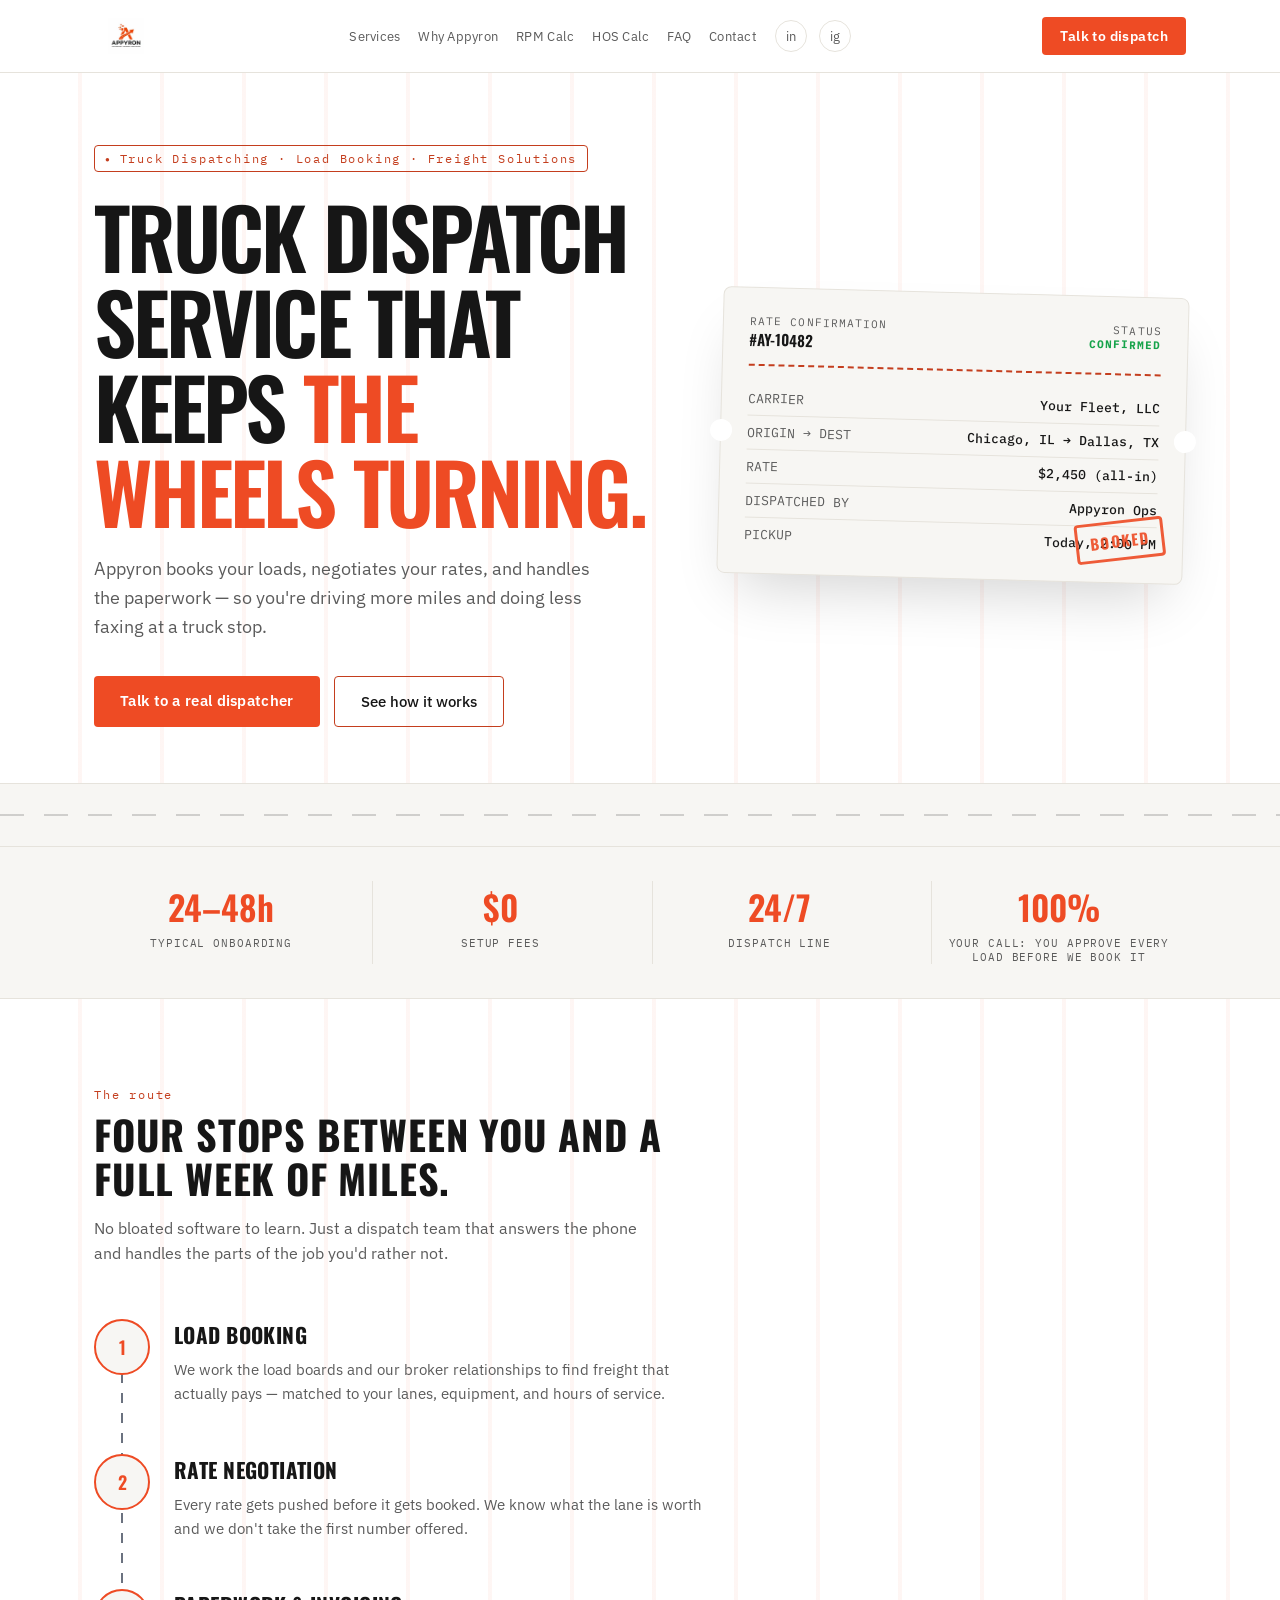
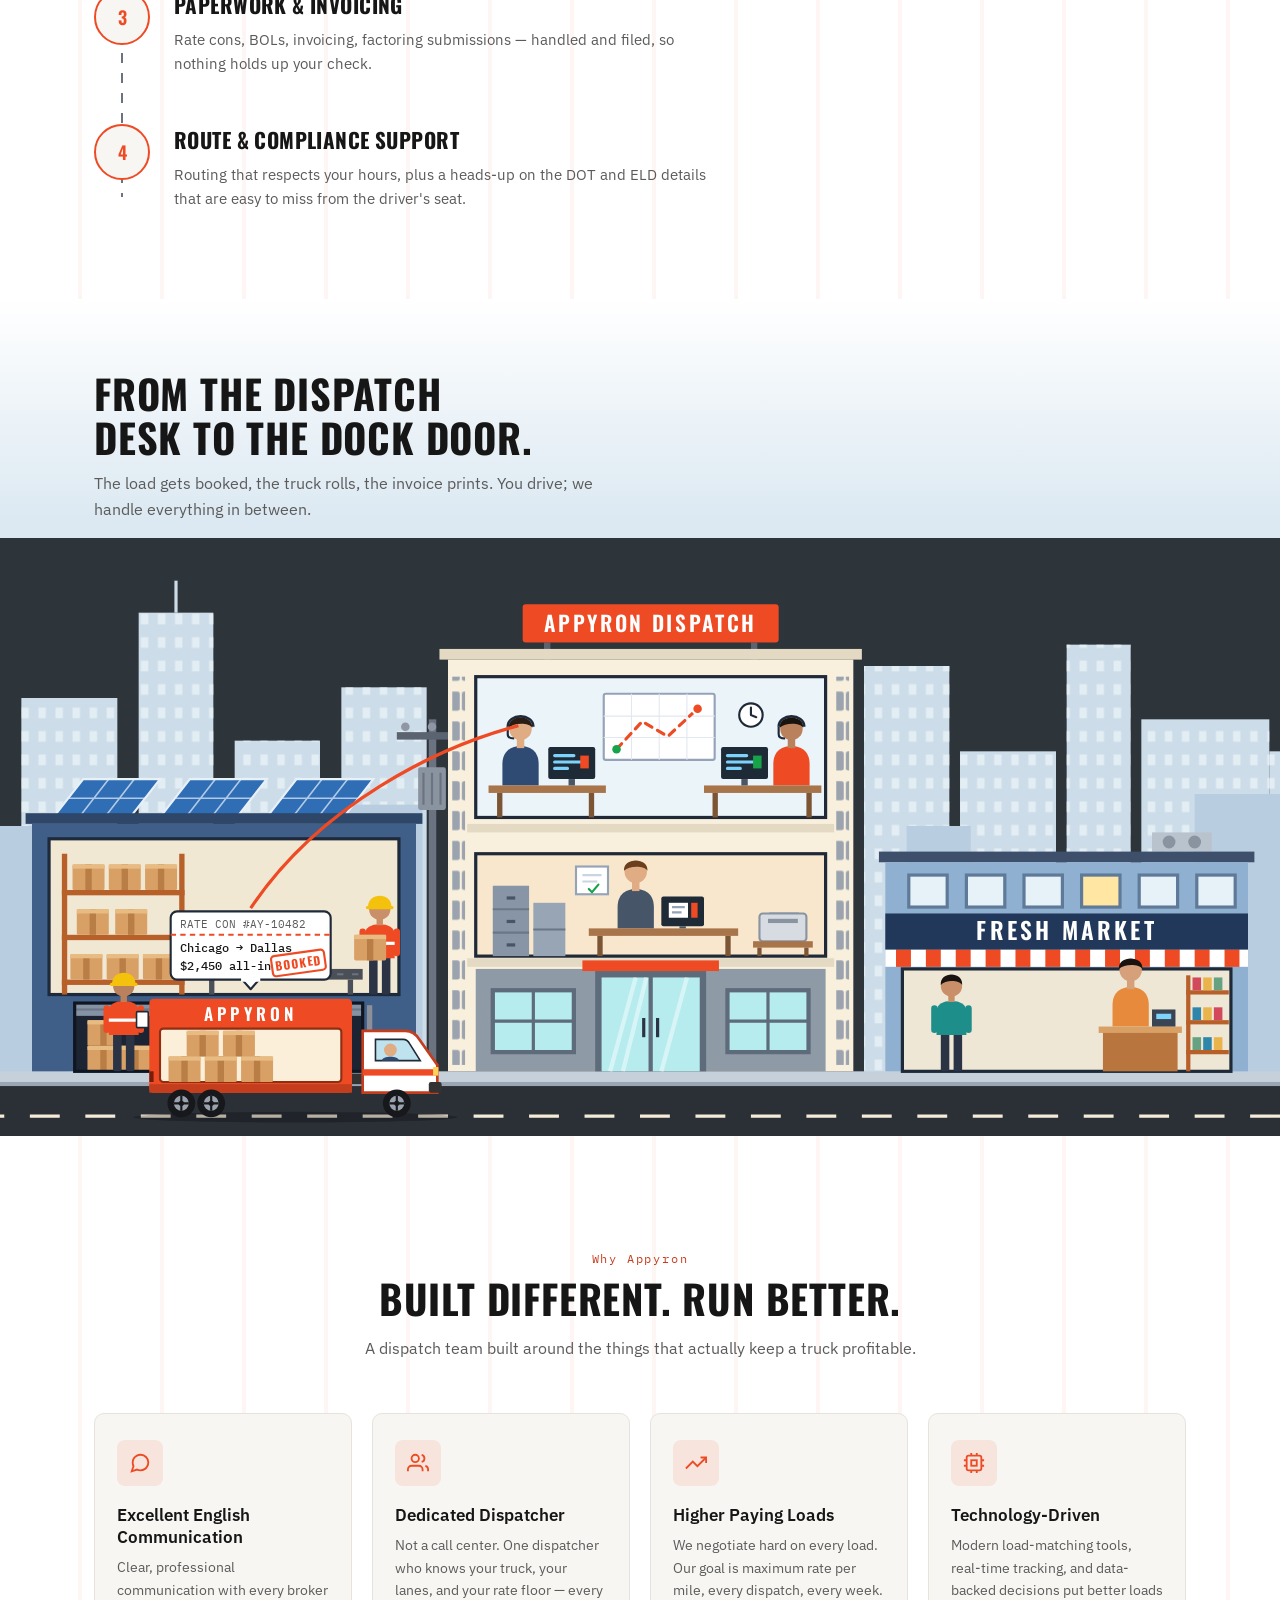
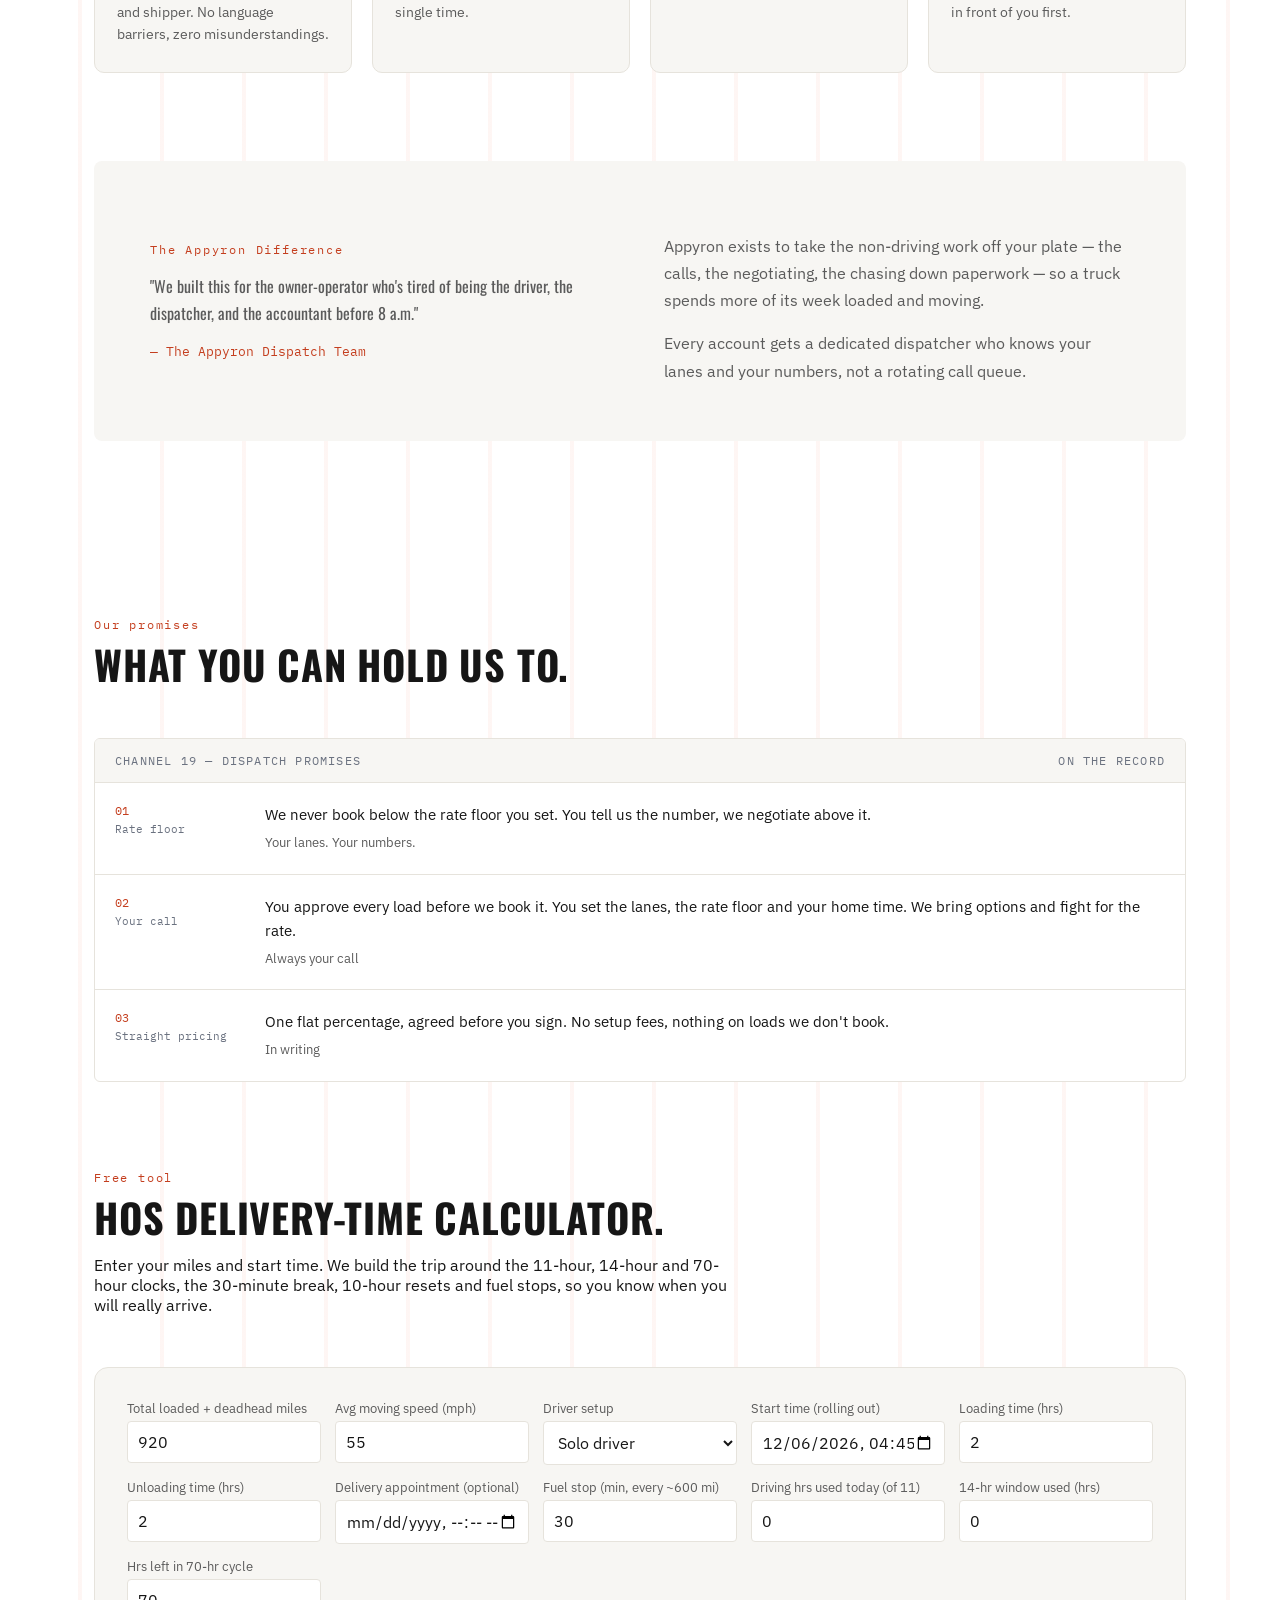
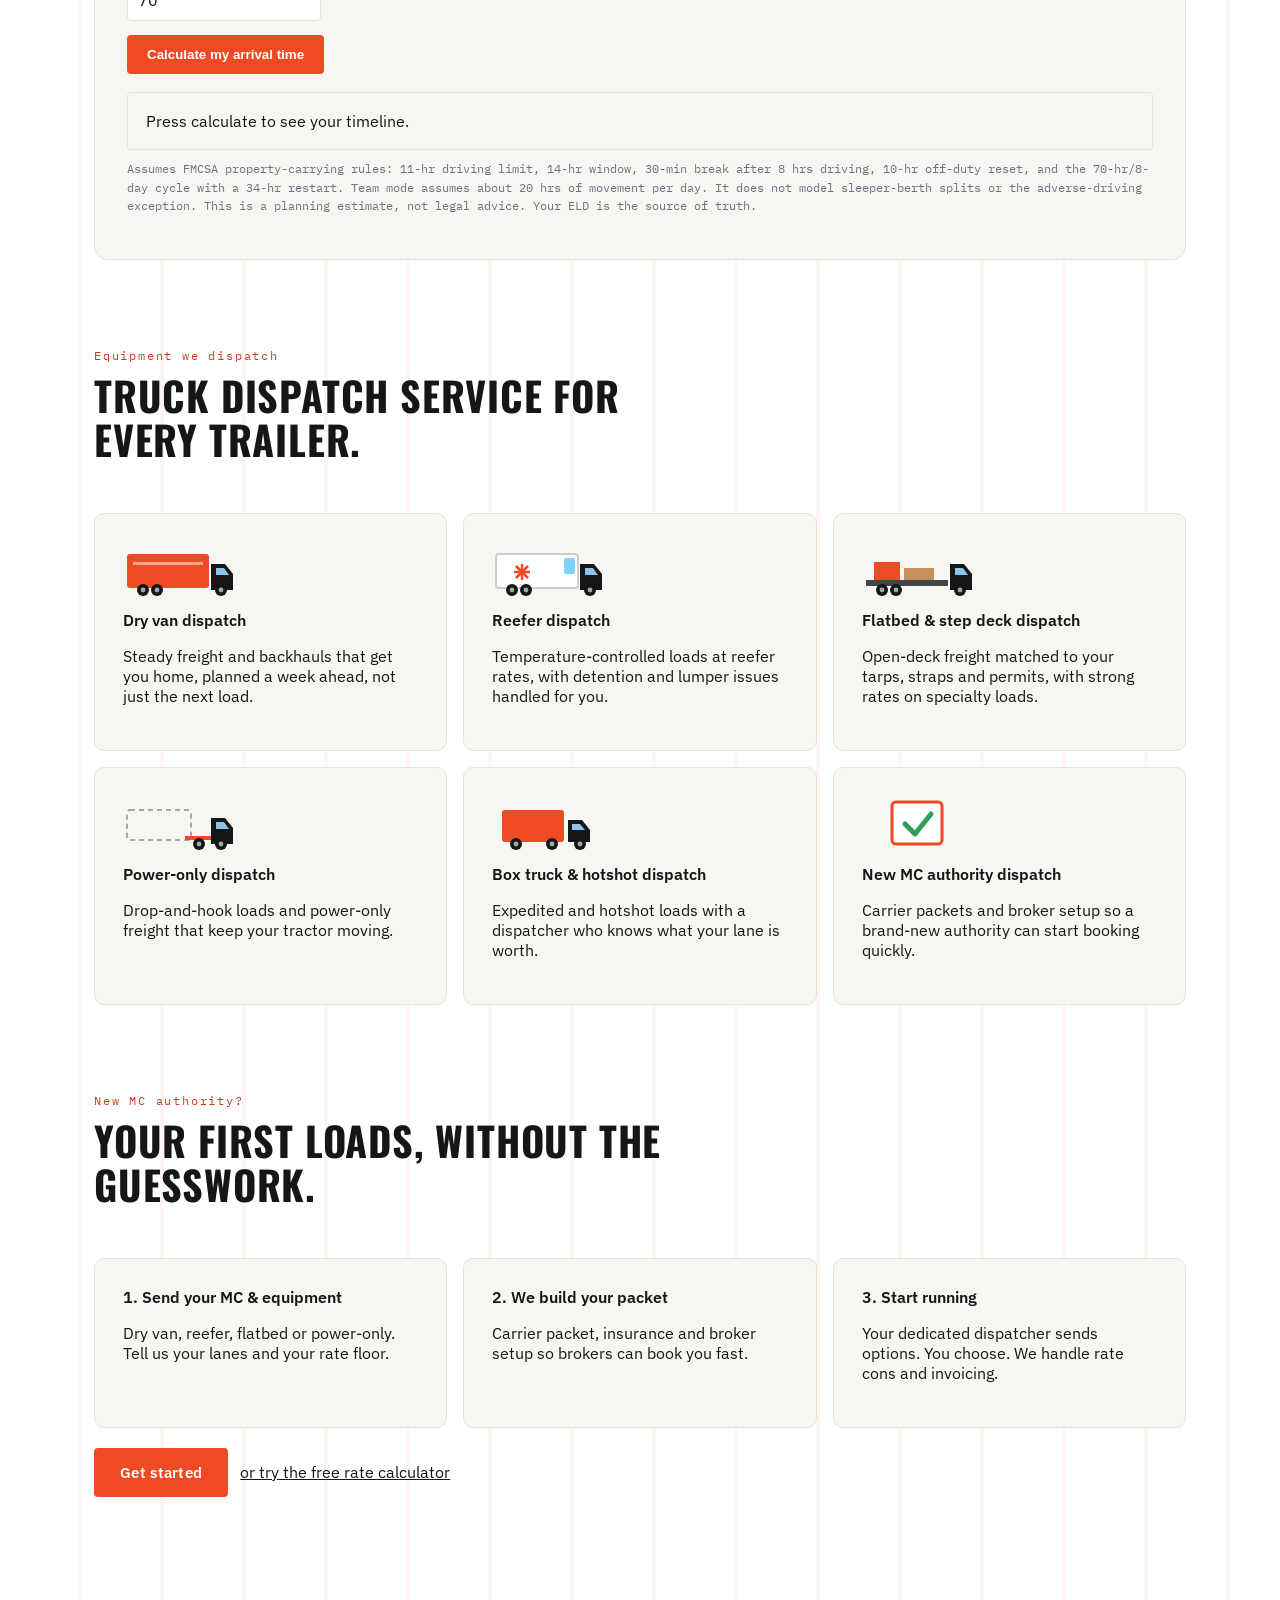
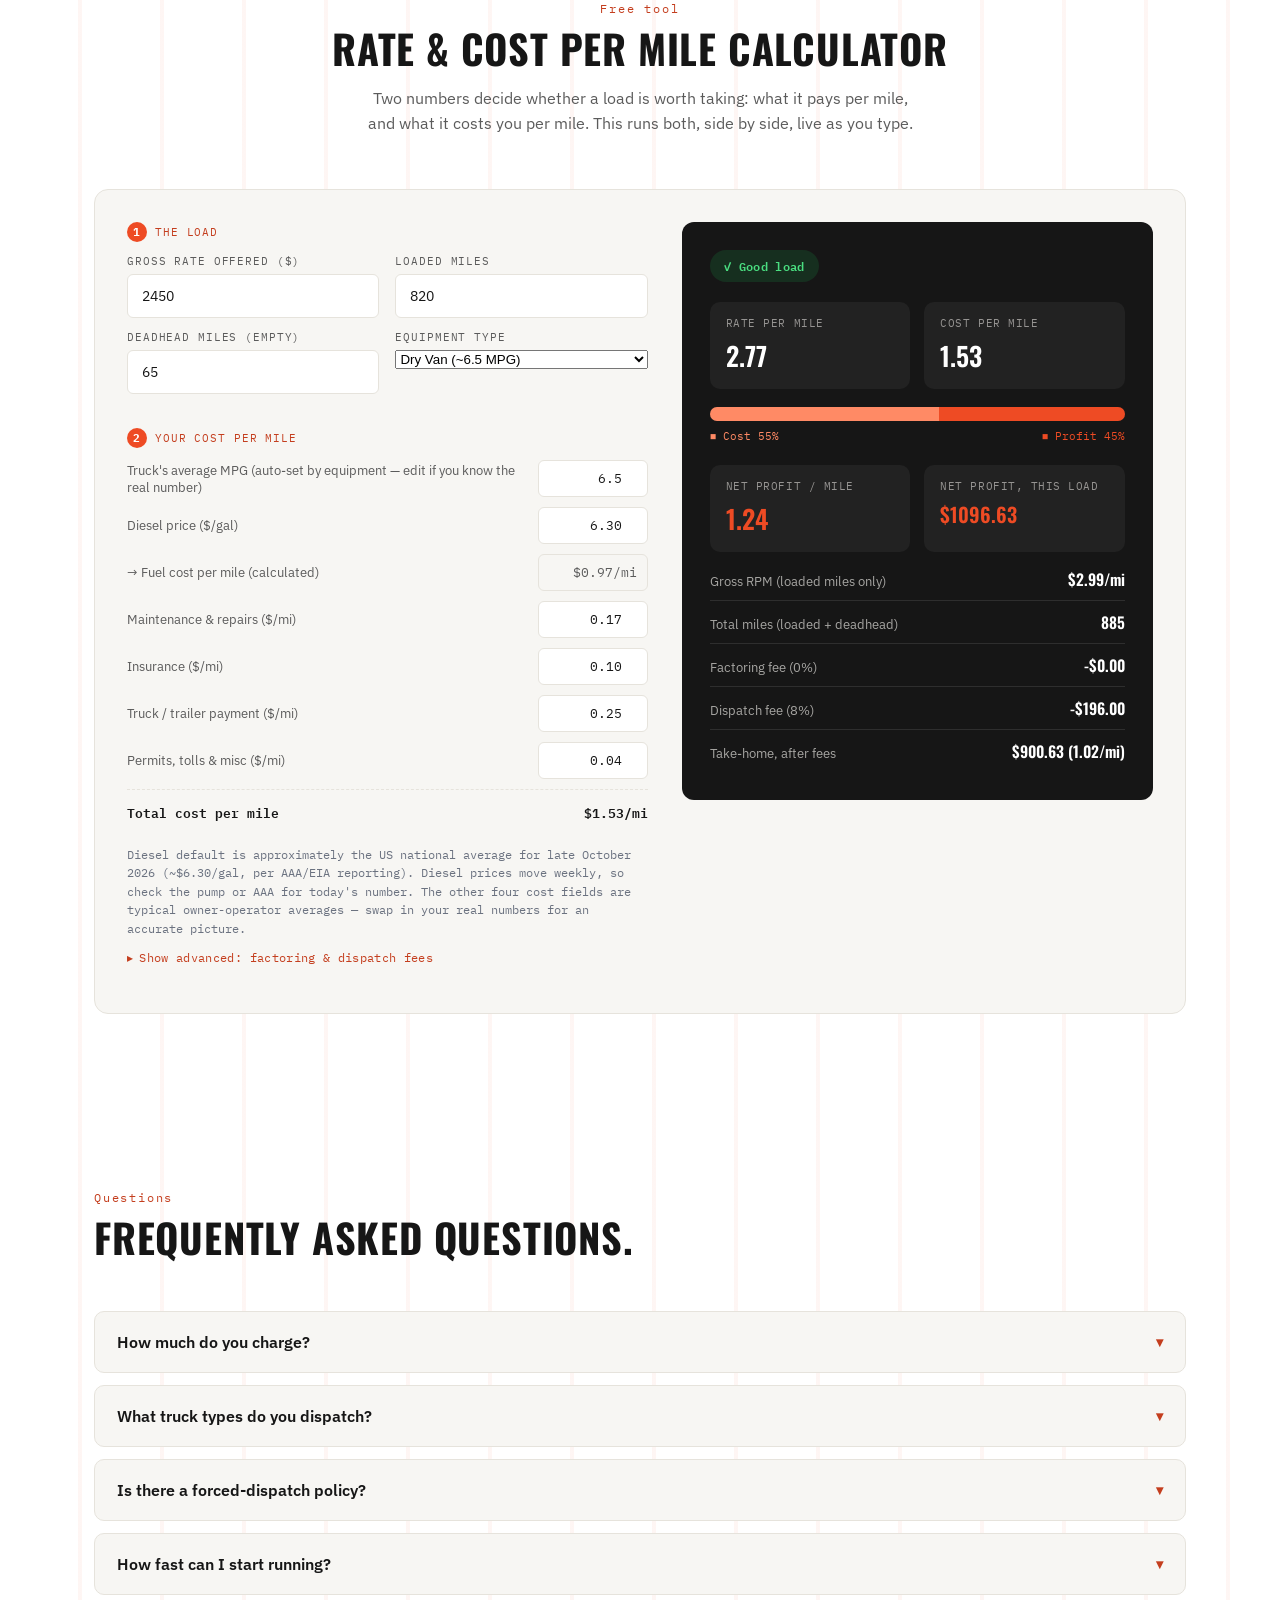
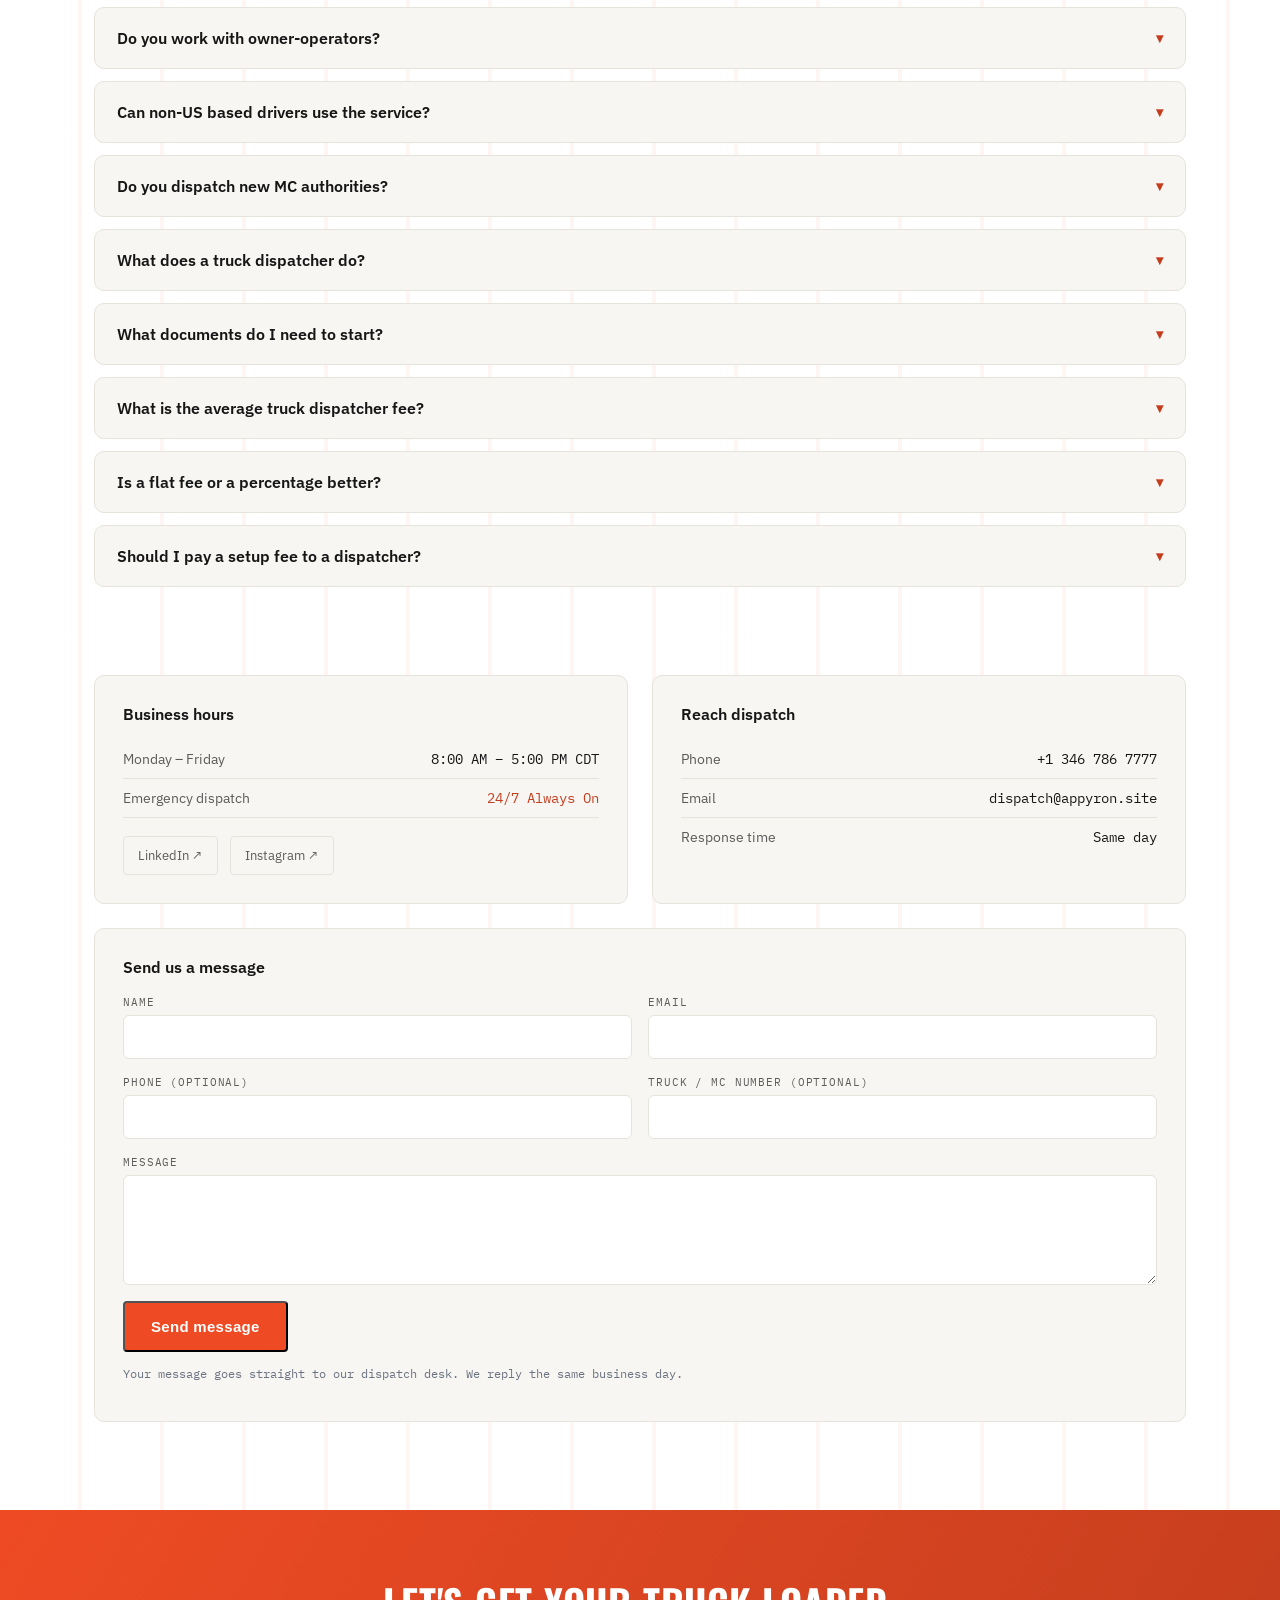
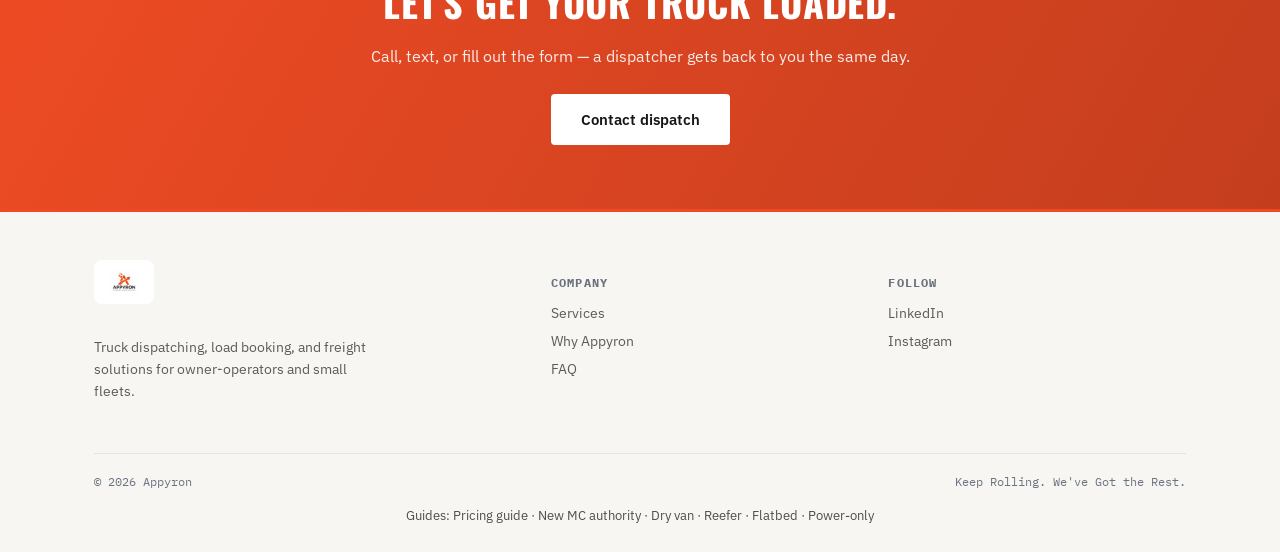
==== index.html @ e7b24e28 "Add files via upload" ====
<!DOCTYPE html>
<html lang="en">
<head>
<meta name="color-scheme" content="only light">
<meta charset="UTF-8">
<meta name="viewport" content="width=device-width, initial-scale=1.0">
<title>Truck Dispatch Service for Owner-Operators &amp; New MC Authorities | Appyron</title>
<meta name="description" content="Truck dispatch service for owner-operators and small fleets. Load booking, rate negotiation, paperwork and a dedicated dispatcher. No setup fees.">
<link rel="canonical" href="https://appyron.site/">
<meta property="og:title" content="Truck Dispatch Service for Owner-Operators &amp; New MC Authorities | Appyron">
<meta property="og:description" content="Truck dispatch service for owner-operators and small fleets. Load booking, rate negotiation, paperwork and a dedicated dispatcher. No setup fees.">
<meta property="og:type" content="website">
<meta property="og:image" content="https://appyron.site/og-image.png">
<meta property="og:image:width" content="1200"><meta property="og:image:height" content="630">
<meta property="og:image:alt" content="Appyron truck dispatch service">
<meta name="twitter:image" content="https://appyron.site/og-image.png">
<link rel="icon" href="/favicon.svg" type="image/svg+xml">
<meta property="og:site_name" content="Appyron">
<meta name="robots" content="index,follow,max-image-preview:large">
<meta name="theme-color" content="#EE4B24">
<meta name="twitter:card" content="summary_large_image">
<meta name="twitter:title" content="Truck Dispatch Service | Appyron">
<meta name="twitter:description" content="Dedicated dispatcher, better rates, zero setup fees. Free rate and HOS calculators.">
<meta property="og:url" content="https://appyron.site/">
<link rel="preconnect" href="https://fonts.googleapis.com">
<link href="https://fonts.googleapis.com/css2?family=Oswald:wght@500;600;700&family=IBM+Plex+Sans:wght@400;500;600;700&family=IBM+Plex+Mono:wght@400;500&display=swap" rel="stylesheet">
<style>
  :root{
    --asphalt:#FFFFFF;
    --steel:#F7F6F3;
    --steel-light:#E6E3DC;
    --paper:#161616;
    --paper-dim:#5b5b5b;
    --orange:#EE4B24;
    --orange-dim:#c43e1e;
    --orange-wash:rgba(238,75,36,0.10);
    --chrome:#6b7280;
    --radius:4px;
  }
  *{box-sizing:border-box;}
  html{scroll-behavior:smooth;}
  body{
    margin:0;
    background:var(--asphalt);
    color:var(--paper);
    font-family:'IBM Plex Sans',sans-serif;
    -webkit-font-smoothing:antialiased;
    overflow-x:hidden;
  }
  h1,h2,h3,.display{
    font-family:'Oswald',sans-serif;
    text-transform:uppercase;
    letter-spacing:0.02em;
    margin:0;
  }
  .mono{font-family:'IBM Plex Mono',monospace;}
  a{color:inherit;}
  img{max-width:100%;display:block;}
  ul{margin:0;}
  .wrap{max-width:1140px;margin:0 auto;padding:0 24px;}

  .road-texture{
    background-image:
      repeating-linear-gradient(90deg, transparent 0 78px, rgba(238,75,36,0.05) 78px 82px),
      linear-gradient(180deg, var(--asphalt), var(--asphalt));
  }

  /* NAV */
  header{
    position:sticky;top:0;z-index:60;
    background:rgba(255,255,255,0.92);
    backdrop-filter:blur(6px);
    border-bottom:1px solid var(--steel-light);
  }
  nav{
    display:flex;align-items:center;justify-content:space-between;
    padding:12px 24px;max-width:1140px;margin:0 auto;
  }
  .logo-mark{display:flex;align-items:center;gap:10px;text-decoration:none;background:#fff;padding:6px 14px;border-radius:8px;transition:transform .2s ease;}
  .logo-mark img{height:36px;width:auto;display:block;}
  .logo-mark:hover{transform:scale(1.04);}
  .nav-links{display:flex;align-items:center;gap:18px;font-size:13px;letter-spacing:0.02em;}
  .nav-links a{text-decoration:none;color:var(--paper-dim);transition:color .2s;}
  .nav-links a:hover{color:var(--orange-dim);}
  .nav-social{display:flex;gap:12px;align-items:center;}
  .nav-social a{
    width:32px;height:32px;border-radius:50%;
    border:1px solid var(--steel-light);
    display:flex;align-items:center;justify-content:center;
    transition:border-color .2s, color .2s;color:var(--paper-dim);
  }
  .nav-social a:hover{border-color:var(--orange-dim);color:var(--orange-dim);}
  .nav-cta{
    background:var(--orange);color:#fff;
    padding:10px 18px;font-weight:600;font-size:14px;
    text-decoration:none;border-radius:var(--radius);
    letter-spacing:0.03em;white-space:nowrap;
  }
  .nav-toggle{
    display:none;background:none;border:1px solid var(--orange-dim);
    color:var(--orange-dim);width:40px;height:40px;border-radius:var(--radius);
    font-size:18px;cursor:pointer;
  }
  .mobile-menu{display:none;}
  .mobile-menu.open{
    display:flex;flex-direction:column;gap:2px;
    padding:8px 24px 20px;border-bottom:1px solid var(--steel-light);
    background:var(--steel);
  }
  .mobile-menu a{
    padding:12px 4px;color:var(--paper-dim);text-decoration:none;
    border-bottom:1px solid var(--steel-light);font-size:15px;
  }
  .mobile-menu a:last-child{border-bottom:none;}

  /* HERO */
  .hero{padding:72px 0 0;position:relative;overflow:hidden;}
  .hero-grid{display:grid;grid-template-columns:1.1fr 0.9fr;gap:56px;align-items:center;padding-bottom:56px;}
  .eyebrow{
    display:inline-flex;align-items:center;gap:8px;
    font-family:'IBM Plex Mono',monospace;font-size:12px;
    letter-spacing:0.15em;color:var(--orange-dim);
    border:1px solid var(--orange-dim);
    padding:5px 10px;border-radius:var(--radius);
    margin-bottom:22px;
  }
  .eyebrow::before{content:"●";font-size:8px;}
  h1.hero-title{font-size:clamp(36px,5vw,60px);line-height:1.05;font-weight:600;margin-bottom:22px;}
  h1.hero-title em{font-style:normal;color:var(--orange);}
  .hero-sub{font-size:18px;line-height:1.6;color:var(--paper-dim);max-width:46ch;margin-bottom:34px;}
  .hero-ctas{display:flex;gap:14px;flex-wrap:wrap;}
  .btn-primary{
    background:var(--orange);color:#fff;padding:15px 26px;font-weight:600;font-size:15px;
    text-decoration:none;border-radius:var(--radius);letter-spacing:0.02em;
    transition:transform .15s ease;display:inline-block;
  }
  .btn-primary:hover{transform:translateY(-2px);}
  .btn-ghost{border:1px solid var(--orange-dim);color:var(--paper);padding:15px 26px;font-weight:500;font-size:15px;text-decoration:none;border-radius:var(--radius);}
  .btn-ghost:hover{border-color:var(--orange);color:var(--orange-dim);}

  .ticket{background:var(--steel);color:var(--paper);border:1px solid var(--steel-light);border-radius:8px;position:relative;box-shadow:0 30px 60px -20px rgba(0,0,0,0.18);transform:rotate(1.5deg);}
  .ticket-inner{padding:26px 26px 22px;}
  .ticket-top{display:flex;justify-content:space-between;align-items:flex-start;border-bottom:2px dashed var(--orange-dim);padding-bottom:14px;margin-bottom:16px;}
  .ticket-top .tt-label{font-family:'IBM Plex Mono',monospace;font-size:11px;letter-spacing:0.1em;color:var(--paper-dim);}
  .ticket-top .tt-num{font-family:'Oswald',sans-serif;font-weight:600;font-size:15px;}
  .ticket-field{display:flex;justify-content:space-between;padding:8px 0;border-bottom:1px solid var(--steel-light);font-family:'IBM Plex Mono',monospace;font-size:13px;}
  .ticket-field span:first-child{color:var(--paper-dim);}
  .ticket-field span:last-child{font-weight:500;}
  .stamp{position:absolute;right:18px;bottom:22px;border:3px solid var(--orange);color:var(--orange);font-family:'Oswald',sans-serif;font-weight:700;font-size:15px;letter-spacing:0.08em;padding:6px 12px;border-radius:4px;transform:rotate(-8deg);opacity:0.9;}
  .ticket-notch{position:absolute;top:50%;width:22px;height:22px;background:var(--asphalt);border-radius:50%;transform:translateY(-50%);}
  .ticket-notch.left{left:-11px;}
  .ticket-notch.right{right:-11px;}

  /* MOVING TRUCK STRIP */
  .truck-strip{
    position:relative;height:64px;background:var(--steel);
    border-top:1px solid var(--steel-light);border-bottom:1px solid var(--steel-light);
    overflow:hidden;
  }
  .truck-strip .dashes{
    position:absolute;left:0;right:0;top:50%;height:2px;transform:translateY(-50%);
    background:repeating-linear-gradient(90deg, rgba(0,0,0,0.16) 0 24px, transparent 24px 44px);
  }
  .truck-svg{position:absolute;top:50%;left:-160px;transform:translateY(-50%);animation:drive 11s linear infinite;}
  @keyframes drive{
    from{left:-160px;}
    to{left:110%;}
  }
  @media (prefers-reduced-motion: reduce){
    .truck-svg{animation:none;left:40%;}
  }

  /* STAT STRIP */
  .stat-strip{background:var(--steel);border-bottom:1px solid var(--steel-light);padding:34px 0;}
  .stat-strip .wrap{display:flex;justify-content:space-between;flex-wrap:wrap;gap:24px;}
  .stat{flex:1;min-width:150px;text-align:center;border-left:1px solid var(--steel-light);padding:0 16px;}
  .stat:first-child{border-left:none;}
  .stat .num{font-family:'Oswald',sans-serif;font-weight:600;font-size:34px;color:var(--orange);}
  .stat .lbl{font-family:'IBM Plex Mono',monospace;font-size:11px;letter-spacing:0.08em;color:var(--paper-dim);text-transform:uppercase;margin-top:4px;}

  .section{padding:88px 0;}
  .section-head{max-width:640px;margin-bottom:52px;}
  .section-head.center{margin-left:auto;margin-right:auto;text-align:center;}
  .section-eyebrow{font-family:'IBM Plex Mono',monospace;font-size:12px;letter-spacing:0.15em;color:var(--orange-dim);margin-bottom:10px;display:block;}
  .section h2{font-size:clamp(28px,3.6vw,40px);line-height:1.1;margin-bottom:14px;}
  .section-desc{color:var(--paper-dim);font-size:16px;line-height:1.6;max-width:56ch;}
  .section-head.center .section-desc{margin-left:auto;margin-right:auto;}

  /* ROUTE / SERVICES */
  .route{position:relative;}
  .route-line{position:absolute;left:27px;top:14px;bottom:14px;width:2px;background:repeating-linear-gradient(180deg,var(--chrome) 0 10px,transparent 10px 20px);}
  .stop{display:grid;grid-template-columns:56px 1fr;gap:24px;padding-bottom:48px;position:relative;}
  .stop:last-child{padding-bottom:0;}
  .stop-marker{width:56px;height:56px;border-radius:50%;background:var(--steel);border:2px solid var(--orange);display:flex;align-items:center;justify-content:center;font-family:'Oswald',sans-serif;font-weight:600;color:var(--orange);font-size:18px;z-index:2;}
  .stop h3{font-size:21px;margin-bottom:8px;color:var(--paper);}
  .stop p{color:var(--paper-dim);font-size:15px;line-height:1.6;margin:0;max-width:60ch;}

  /* WHY APPYRON — feature cards */
  .feature-grid{display:grid;grid-template-columns:repeat(4,1fr);gap:20px;}
  .feature-card{background:var(--steel);border:1px solid var(--steel-light);border-radius:10px;padding:26px 22px;}
  .feature-icon{width:46px;height:46px;border-radius:8px;background:var(--orange-wash);display:flex;align-items:center;justify-content:center;margin-bottom:18px;color:var(--orange);}
  .feature-card h3{font-family:'IBM Plex Sans',sans-serif;text-transform:none;letter-spacing:0;font-size:17px;font-weight:600;margin-bottom:8px;color:var(--paper);}
  .feature-card p{color:var(--paper-dim);font-size:14px;line-height:1.6;margin:0;}

  /* TRUST */
  .trust{background:var(--steel);border-radius:8px;padding:56px;display:grid;grid-template-columns:1fr 1fr;gap:48px;align-items:center;}
  .trust-copy p{color:var(--paper-dim);font-size:16px;line-height:1.7;margin-bottom:16px;}
  .trust-copy p:last-child{margin-bottom:0;}
  .trust-quote{font-family:'Oswald',sans-serif;font-size:24px;line-height:1.35;color:var(--paper);margin-bottom:20px;}
  .trust-sig{font-family:'IBM Plex Mono',monospace;font-size:13px;color:var(--orange-dim);}

  /* CB LOG TESTIMONIALS */
  .log{background:var(--asphalt);border:1px solid var(--steel-light);border-radius:6px;overflow:hidden;}
  .log-header{background:var(--steel);padding:14px 20px;font-family:'IBM Plex Mono',monospace;font-size:12px;letter-spacing:0.1em;color:var(--chrome);display:flex;justify-content:space-between;border-bottom:1px solid var(--steel-light);}
  .log-entry{padding:20px;border-bottom:1px solid var(--steel-light);display:grid;grid-template-columns:130px 1fr;gap:20px;}
  .log-entry:last-child{border-bottom:none;}
  .log-time{font-family:'IBM Plex Mono',monospace;font-size:12px;color:var(--orange-dim);}
  .log-handle{font-family:'IBM Plex Mono',monospace;font-size:11px;color:var(--chrome);margin-top:4px;}
  .log-msg{font-size:15px;line-height:1.6;color:var(--paper);}
  .log-msg .role{color:var(--paper-dim);font-size:13px;display:block;margin-top:6px;}

  /* RPM / COST PER MILE CALCULATOR */
  .calc-card{background:var(--steel);border:1px solid var(--steel-light);border-radius:14px;padding:32px;}
  .calc-tabs{display:flex;gap:8px;margin-bottom:24px;}
  .calc-tab{flex:1;text-align:center;padding:12px;border-radius:8px;border:1px solid var(--steel-light);background:#fff;font-family:'IBM Plex Mono',monospace;font-size:12.5px;letter-spacing:0.03em;color:var(--paper-dim);cursor:default;}
  .calc-grid{display:grid;grid-template-columns:1.05fr 0.95fr;gap:34px;align-items:start;}
  .calc-group{margin-bottom:22px;}
  .calc-group-title{font-family:'IBM Plex Mono',monospace;font-size:11px;letter-spacing:0.08em;color:var(--orange-dim);text-transform:uppercase;margin-bottom:12px;display:flex;align-items:center;gap:8px;}
  .calc-group-title .n{width:20px;height:20px;border-radius:50%;background:var(--orange);color:#fff;font-size:11px;display:inline-flex;align-items:center;justify-content:center;font-weight:700;}
  .calc-inputs .form-field{margin-bottom:12px;}
  .calc-inputs .form-row{margin-bottom:0;}
  .calc-cost-row{display:grid;grid-template-columns:1fr 110px;gap:10px;align-items:center;margin-bottom:10px;}
  .calc-cost-row label{font-size:13px;color:var(--paper-dim);}
  .calc-cost-row input{background:#fff;border:1px solid var(--steel-light);border-radius:6px;padding:9px 10px;font-family:'IBM Plex Mono',monospace;font-size:13px;color:var(--paper);text-align:right;width:100%;}
  .calc-cost-row input:focus{outline:none;border-color:var(--orange);box-shadow:0 0 0 3px var(--orange-wash);}
  .calc-cost-row.readonly input{background:var(--steel);color:var(--paper-dim);}
  .calc-cost-total{display:flex;justify-content:space-between;padding-top:12px;margin-top:4px;border-top:1px dashed var(--steel-light);font-family:'IBM Plex Mono',monospace;font-size:13px;color:var(--paper);font-weight:600;}
  .calc-advanced-toggle{
    font-family:'IBM Plex Mono',monospace;font-size:11.5px;color:var(--orange-dim);cursor:pointer;
    display:flex;align-items:center;gap:6px;margin:4px 0 16px;letter-spacing:0.03em;user-select:none;
  }
  .calc-advanced{display:none;}
  .calc-advanced.open{display:block;}
  .calc-results{background:var(--paper);border-radius:12px;padding:28px;color:#fff;position:sticky;top:90px;}
  .calc-verdict{
    display:inline-flex;align-items:center;gap:8px;padding:6px 14px;border-radius:20px;
    font-family:'IBM Plex Mono',monospace;font-size:12px;font-weight:600;letter-spacing:0.03em;margin-bottom:20px;
  }
  .calc-verdict.good{background:rgba(22,163,74,0.18);color:#4ade80;}
  .calc-verdict.marginal{background:rgba(245,194,75,0.18);color:#f5c24b;}
  .calc-verdict.bad{background:rgba(238,75,36,0.2);color:#ff8a65;}
  .calc-hero-grid{display:grid;grid-template-columns:1fr 1fr;gap:14px;margin-bottom:18px;}
  .calc-hero-box{background:rgba(255,255,255,0.05);border-radius:10px;padding:14px 16px;}
  .calc-hero-box .lbl{font-size:10.5px;text-transform:uppercase;letter-spacing:0.05em;font-family:'IBM Plex Mono',monospace;color:rgba(245,243,238,0.55);display:block;margin-bottom:6px;}
  .calc-hero-box .val{font-family:'Oswald',sans-serif;font-size:26px;font-weight:600;color:#fff;}
  .calc-hero-box.profit .val{color:var(--orange);}
  .calc-bar-wrap{margin:4px 0 22px;}
  .calc-bar{display:flex;height:14px;border-radius:7px;overflow:hidden;background:rgba(255,255,255,0.08);}
  .calc-bar .cost-seg{background:#ff8a65;}
  .calc-bar .profit-seg{background:var(--orange);}
  .calc-bar-legend{display:flex;justify-content:space-between;margin-top:8px;font-family:'IBM Plex Mono',monospace;font-size:10.5px;color:rgba(245,243,238,0.6);}
  .calc-bar-legend span.cost{color:#ff8a65;}
  .calc-bar-legend span.profit{color:var(--orange);}
  .calc-stat-row{display:flex;justify-content:space-between;align-items:baseline;padding:10px 0;border-bottom:1px solid rgba(255,255,255,0.1);}
  .calc-stat-row:last-child{border-bottom:none;}
  .calc-stat-row .lbl{font-size:12.5px;color:rgba(245,243,238,0.65);}
  .calc-stat-row .val{font-family:'Oswald',sans-serif;font-size:15.5px;font-weight:600;color:#fff;}
  .calc-note{font-size:11.5px;color:var(--chrome);margin-top:16px;font-family:'IBM Plex Mono',monospace;line-height:1.6;}
  @media (max-width:860px){
    .calc-grid{grid-template-columns:1fr;}
    .calc-results{position:static;}
    .calc-hero-grid{grid-template-columns:1fr 1fr;}
  }
  /* FAQ */
  .faq-list{display:flex;flex-direction:column;gap:12px;}
  .faq-item{background:var(--steel);border:1px solid var(--steel-light);border-radius:10px;overflow:hidden;}
  .faq-item summary{
    list-style:none;cursor:pointer;padding:20px 22px;
    display:flex;justify-content:space-between;align-items:center;
    font-weight:600;font-size:15.5px;color:var(--paper);
  }
  .faq-item summary::-webkit-details-marker{display:none;}
  .faq-item .chev{transition:transform .2s ease;color:var(--orange-dim);font-size:14px;flex-shrink:0;margin-left:16px;}
  .faq-item[open] .chev{transform:rotate(180deg);}
  .faq-item .faq-a{padding:0 22px 20px;color:var(--paper-dim);font-size:14.5px;line-height:1.65;}

  /* HOURS + CONTACT */
  .contact-grid{display:grid;grid-template-columns:1fr 1fr;gap:24px;}
  .info-card{background:var(--steel);border:1px solid var(--steel-light);border-radius:10px;padding:28px;}
  .info-card h3{font-family:'IBM Plex Sans',sans-serif;text-transform:none;letter-spacing:0;font-size:16px;font-weight:600;margin-bottom:16px;color:var(--paper);}
  .hours-row{display:flex;justify-content:space-between;padding:10px 0;border-bottom:1px solid var(--steel-light);font-size:14px;}
  .hours-row:last-child{border-bottom:none;}
  .hours-row span:first-child{color:var(--paper-dim);}
  .hours-row span:last-child{font-family:'IBM Plex Mono',monospace;color:var(--paper);text-align:right;}
  .hours-row.emergency span:last-child{color:var(--orange-dim);}
  .social-row{display:flex;gap:12px;margin-top:18px;}
  .social-row a{
    display:flex;align-items:center;gap:8px;padding:10px 14px;
    border:1px solid var(--steel-light);border-radius:var(--radius);
    font-size:13px;color:var(--paper-dim);text-decoration:none;transition:border-color .2s,color .2s;
  }
  .social-row a:hover{border-color:var(--orange-dim);color:var(--orange-dim);}

  /* CONTACT FORM */
  .contact-form{background:var(--steel);border:1px solid var(--steel-light);border-radius:10px;padding:28px;margin-top:24px;}
  .contact-form h3{font-family:'IBM Plex Sans',sans-serif;text-transform:none;letter-spacing:0;font-size:16px;font-weight:600;margin-bottom:18px;color:var(--paper);}
  .form-row{display:grid;grid-template-columns:1fr 1fr;gap:16px;}
  .form-field{display:flex;flex-direction:column;gap:6px;margin-bottom:16px;}
  .form-field label{font-family:'IBM Plex Mono',monospace;font-size:11px;letter-spacing:0.08em;color:var(--paper-dim);text-transform:uppercase;}
  .form-field input, .form-field textarea{
    background:#fff;border:1px solid var(--steel-light);border-radius:6px;padding:12px 14px;
    font-family:'IBM Plex Sans',sans-serif;font-size:14px;color:var(--paper);width:100%;
    transition:border-color .2s ease, box-shadow .2s ease;
  }
  .form-field input:focus, .form-field textarea:focus{outline:none;border-color:var(--orange);box-shadow:0 0 0 3px var(--orange-wash);}
  .form-field textarea{resize:vertical;min-height:110px;font-family:'IBM Plex Sans',sans-serif;}
  .form-honeypot{position:absolute;left:-9999px;opacity:0;}
  .form-note{font-size:12px;color:var(--chrome);margin-top:14px;font-family:'IBM Plex Mono',monospace;}
  .form-status{margin-top:14px;font-size:14px;font-weight:500;display:none;}
  .form-status.show{display:block;}
  .form-status.success{color:#16a34a;}
  .form-status.error{color:var(--orange-dim);}
  @media (max-width:640px){.form-row{grid-template-columns:1fr;}}

  /* CLOSING CTA */
  .cta-band{background:linear-gradient(120deg,var(--orange),var(--orange-dim));color:#fff;padding:64px 0;text-align:center;}
  .cta-band h2{font-size:clamp(26px,3.4vw,38px);margin-bottom:14px;}
  .cta-band p{font-size:16px;margin-bottom:28px;opacity:0.9;}
  .btn-dark{background:var(--asphalt);color:var(--paper);padding:16px 30px;font-weight:600;font-size:15px;text-decoration:none;border-radius:var(--radius);display:inline-block;}

  /* FOOTER */
  footer{background:var(--steel);border-top:3px solid var(--orange);padding:48px 0 28px;}
  .foot-grid{display:grid;grid-template-columns:1.4fr 1fr 1fr;gap:40px;margin-bottom:36px;}
  .foot-brand .logo-badge{display:inline-block;background:#fff;padding:8px 16px;border-radius:8px;margin-bottom:14px;}
  .foot-brand .logo-badge img{height:28px;display:block;}
  .foot-brand p{color:var(--paper-dim);font-size:14px;line-height:1.6;max-width:36ch;}
  footer h4{font-family:'IBM Plex Mono',monospace;font-size:12px;letter-spacing:0.1em;color:var(--chrome);margin-bottom:14px;text-transform:uppercase;}
  footer ul{list-style:none;padding:0;margin:0;}
  footer li{margin-bottom:10px;font-size:14px;}
  footer a{text-decoration:none;color:var(--paper-dim);}
  footer a:hover{color:var(--orange);}
  .foot-bottom{border-top:1px solid var(--steel-light);padding-top:20px;display:flex;justify-content:space-between;flex-wrap:wrap;gap:10px;font-family:'IBM Plex Mono',monospace;font-size:12px;color:var(--chrome);}

  /* HOVER ANIMATIONS — boxes react when the truck cursor passes over them */
  .feature-card{transition:transform .25s ease, box-shadow .25s ease, border-color .25s ease;}
  .feature-card:hover{transform:translateY(-6px) scale(1.02);box-shadow:0 18px 34px -14px rgba(238,75,36,0.4);border-color:var(--orange);}
  .feature-icon{transition:transform .25s ease, background .25s ease;}
  .feature-card:hover .feature-icon{transform:scale(1.12) rotate(-4deg);background:var(--orange);color:#fff;}

  .stop-marker{transition:transform .25s ease, background .25s ease, box-shadow .25s ease;}
  .stop:hover .stop-marker{background:var(--orange);color:#111;transform:scale(1.15);box-shadow:0 0 0 8px var(--orange-wash);}
  .stop:hover h3{color:var(--orange);}
  .stop h3{transition:color .2s ease;}

  .info-card{transition:transform .25s ease, box-shadow .25s ease, border-color .25s ease;}
  .info-card:hover{transform:translateY(-5px);border-color:var(--orange);box-shadow:0 18px 32px -16px rgba(238,75,36,0.35);}

  .faq-item{transition:border-color .2s ease, box-shadow .2s ease;}
  .faq-item:hover{border-color:var(--orange);box-shadow:0 10px 24px -16px rgba(238,75,36,0.4);}

  .log-entry{transition:background .2s ease;}
  .log-entry:hover{background:rgba(238,75,36,0.06);}

  .stat{transition:transform .2s ease;cursor:default;}
  .stat:hover{transform:scale(1.08);}
  .stat .num{transition:text-shadow .2s ease, color .2s ease;}
  .stat:hover .num{color:#fff;text-shadow:0 0 16px var(--orange);}

  .ticket{transition:transform .3s ease, box-shadow .3s ease;}
  .ticket:hover{transform:rotate(0deg) scale(1.02);box-shadow:0 36px 70px -20px rgba(238,75,36,0.35);}

  /* RESPONSIVE */
  @media (max-width:1120px){
    .nav-links{display:none;}
    .nav-toggle{display:block;}
  }
  @media (max-width:860px){
    .nav-links{display:none;}
    .nav-toggle{display:block;}
    .hero-grid{grid-template-columns:1fr;}
    .ticket{transform:none;max-width:420px;margin:0 auto;}
    .trust{grid-template-columns:1fr;padding:36px 24px;}
    .foot-grid{grid-template-columns:1fr 1fr;}
    .foot-brand{grid-column:1 / -1;}
    .log-entry{grid-template-columns:1fr;gap:6px;}
    .feature-grid{grid-template-columns:1fr 1fr;}
    .contact-grid{grid-template-columns:1fr;}
  }
  @media (max-width:520px){
    .stat-strip .wrap{gap:20px 12px;}
    .stat{min-width:42%;border-left:none;}
    .foot-grid{grid-template-columns:1fr;}
    .feature-grid{grid-template-columns:1fr;}
  }

  @media (prefers-reduced-motion: reduce){
    html{scroll-behavior:auto;}
    .btn-primary{transition:none;}
  }

  :focus-visible{outline:2px solid var(--orange);outline-offset:2px;}
</style>
<script type="application/ld+json">[{"@context": "https://schema.org", "@type": "Organization", "name": "Appyron", "url": "https://appyron.site/", "email": "dispatch@appyron.site", "telephone": "+1-346-786-7777", "areaServed": "US", "sameAs": ["https://www.linkedin.com/company/appyron/", "https://www.instagram.com/appyron/"], "description": "Truck dispatching, load booking and freight solutions for owner-operators and small fleets.", "contactPoint": {"@type": "ContactPoint", "telephone": "+1-346-786-7777", "email": "dispatch@appyron.site", "contactType": "sales", "availableLanguage": "English"}}, {"@context": "https://schema.org", "@type": "FAQPage", "mainEntity": [{"@type": "Question", "name": "How much do you charge?", "acceptedAnswer": {"@type": "Answer", "text": "Our dispatch fee is a flat percentage of each load's gross, agreed before you sign on — no setup fees and no charges on loads we don't book for you."}}, {"@type": "Question", "name": "What truck types do you dispatch?", "acceptedAnswer": {"@type": "Answer", "text": "Dry van, reefer, flatbed, and power-only. Let us know your equipment and preferred lanes and we'll match freight accordingly."}}, {"@type": "Question", "name": "Is there a forced-dispatch policy?", "acceptedAnswer": {"@type": "Answer", "text": "No. You approve every load before we book it. It's your truck, so you set the lanes, the rate floor and your home time. We bring strong options and negotiate hard."}}, {"@type": "Question", "name": "How fast can I start running?", "acceptedAnswer": {"@type": "Answer", "text": "Most carriers are onboarded and booking their first load within 24–48 hours of signing up, once paperwork and carrier packets are in."}}, {"@type": "Question", "name": "Do you work with owner-operators?", "acceptedAnswer": {"@type": "Answer", "text": "Yes — owner-operators are most of who we work with, alongside small fleets running a handful of trucks."}}, {"@type": "Question", "name": "Can non-US based drivers use the service?", "acceptedAnswer": {"@type": "Answer", "text": "We dispatch carriers authorized to operate in the US, regardless of where you're based, as long as your authority and insurance are current."}}, {"@type": "Question", "name": "Do you dispatch new MC authorities?", "acceptedAnswer": {"@type": "Answer", "text": "Yes. New authorities are welcome. We help with carrier packets and broker setup so you can start booking loads."}}, {"@type": "Question", "name": "What does a truck dispatcher do?", "acceptedAnswer": {"@type": "Answer", "text": "A dispatcher finds and books freight, negotiates rates with brokers, handles rate confirmations and paperwork, and plans routes around your hours of service so you can focus on driving."}}, {"@type": "Question", "name": "What documents do I need to start?", "acceptedAnswer": {"@type": "Answer", "text": "Your MC/DOT authority, certificate of insurance, W-9 and a voided check or factoring details. We'll walk you through the rest."}}, {"@type": "Question", "name": "What is the average truck dispatcher fee?", "acceptedAnswer": {"@type": "Answer", "text": "Many services charge between 5% and 10% of each load's gross revenue. Flat weekly or monthly fees are also common."}}, {"@type": "Question", "name": "Is a flat fee or a percentage better?", "acceptedAnswer": {"@type": "Answer", "text": "A percentage scales with your revenue and aligns the dispatcher's income with yours. A flat fee can be cheaper for high-grossing trucks. Compare what each includes."}}, {"@type": "Question", "name": "Should I pay a setup fee to a dispatcher?", "acceptedAnswer": {"@type": "Answer", "text": "Be cautious. Many reputable services charge no setup fee and only get paid when you get paid."}}]}]</script>
<style>
.hos-out{margin-top:18px;border:1px solid var(--steel-light);background:var(--steel);border-radius:var(--radius);padding:18px}
.hos-out .big{font-size:1.5rem;font-weight:800;color:var(--orange)}
.hos-out dl{display:grid;grid-template-columns:repeat(auto-fit,minmax(150px,1fr));gap:12px;margin:14px 0 0}
.hos-out dt{font-size:.75rem;color:var(--paper-dim);text-transform:uppercase;letter-spacing:.06em}.hos-out dd{margin:2px 0 0;font-weight:700}
.hos-btn{margin-top:14px;background:var(--orange);color:#fff;border:0;border-radius:var(--radius);padding:12px 20px;font-weight:700;cursor:pointer}
.hos-in{display:grid;grid-template-columns:repeat(auto-fit,minmax(170px,1fr));gap:14px}
.hos-in label{display:block;font-size:.8rem;color:var(--paper-dim);margin-bottom:4px}.hos-in input,.hos-in select{width:100%;padding:10px;border:1px solid var(--steel-light);border-radius:var(--radius);background:#fff;font:inherit}
.equip{display:grid;grid-template-columns:repeat(auto-fit,minmax(230px,1fr));gap:16px}
.callbar{position:fixed;left:0;right:0;bottom:0;z-index:50;display:none;gap:8px;padding:10px 12px calc(10px + env(safe-area-inset-bottom,0px));background:#161616}
.callbar a{flex:1;text-align:center;padding:12px;border-radius:var(--radius);font-weight:700;text-decoration:none;color:#fff;background:var(--orange)}.callbar a+a{background:#fff;color:#161616}
@media(max-width:760px){.callbar{display:flex}body{padding-bottom:70px}}
</style>
<style>
html{scroll-padding-top:84px}
header,.site-header{background:rgba(255,255,255,.96)!important}
.hero h1{font-size:clamp(2.6rem,7vw,5.2rem);letter-spacing:-.035em;line-height:1.02}
.btn-primary,.btn-dark,.hos-btn{transition:transform .25s cubic-bezier(.2,.8,.2,1),box-shadow .25s}
.btn-primary:hover,.btn-dark:hover,.hos-btn:hover{transform:translateY(-2px) scale(1.02);box-shadow:0 12px 28px rgba(238,75,36,.28)}
.rv{opacity:0;transform:translateY(20px);transition:opacity .8s cubic-bezier(.2,.8,.2,1),transform .8s cubic-bezier(.2,.8,.2,1)}
.rv.in{opacity:1;transform:none}
#progress{position:fixed;top:0;left:0;height:3px;width:100%;background:var(--orange);z-index:100;transform:scaleX(0);transform-origin:left;will-change:transform}
.tlbar{display:flex;height:16px;border-radius:99px;overflow:hidden;margin:16px 0 8px;background:var(--steel-light)}
.tlbar i{display:block;height:100%;transform-origin:left;animation:grow .9s cubic-bezier(.2,.8,.2,1) both}
@keyframes grow{from{transform:scaleX(0)}}
.tlleg{display:flex;flex-wrap:wrap;gap:12px;font-size:.78rem;color:var(--paper-dim);margin-bottom:12px}
.tlleg b{display:inline-block;width:10px;height:10px;border-radius:50%;margin-right:5px}
.tl{list-style:none;margin:0;padding:0;max-height:420px;overflow:auto}
.tl li{display:grid;grid-template-columns:12px 1fr auto;gap:12px;align-items:center;padding:9px 0;border-top:1px solid var(--steel-light);font-size:.9rem;animation:fade .5s both}
.tl li span.d{width:12px;height:12px;border-radius:50%}.tl small{color:var(--paper-dim)}
@keyframes fade{from{opacity:0;transform:translateX(-8px)}}
@media(prefers-reduced-motion:reduce){.rv{opacity:1;transform:none;transition:none}.tlbar i,.tl li{animation:none}}
</style>
<style>
.scene{background:#2d343a;line-height:0;overflow:hidden}.scene svg{width:100%;height:auto;max-height:520px;display:block}
.scene .stk{animation:stk 14s linear infinite}@keyframes stk{from{transform:translateX(-260px)}to{transform:translateX(1060px)}}
.scene .dash{animation:dsh 1.2s linear infinite}@keyframes dsh{to{stroke-dashoffset:-48}}
.scene .ln{animation:lnd 4s ease-in-out infinite}@keyframes lnd{0%{stroke-dashoffset:120}60%,100%{stroke-dashoffset:0}}
.scene .hand{animation:hnd 8s linear infinite}@keyframes hnd{to{transform:rotate(360deg)}}
.scene .bk{animation:bk 3s steps(2) infinite}.scene .b2{animation-delay:1.2s}@keyframes bk{50%{fill:#EE4B24}}
.eq-ico{display:block;margin-bottom:12px;animation:bob 2.6s ease-in-out infinite}@keyframes bob{50%{transform:translateY(-3px)}}
.equip .info-card:hover .eq-ico{animation-duration:.8s}
@media(prefers-reduced-motion:reduce){.scene .stk{animation:none;transform:translateX(480px)}.scene .dash,.scene .ln,.scene .hand,.scene .bk,.eq-ico{animation:none}}
</style>
<script type="application/ld+json">[{"@context": "https://schema.org", "@type": "Service", "serviceType": "Truck dispatching", "name": "Truck dispatch service", "provider": {"@type": "Organization", "name": "Appyron", "telephone": "+1-346-786-7777", "url": "https://appyron.site/"}, "areaServed": "US", "hasOfferCatalog": {"@type": "OfferCatalog", "name": "Dispatch by equipment", "itemListElement": [{"@type": "Offer", "itemOffered": {"@type": "Service", "name": "Dry van dispatch"}}, {"@type": "Offer", "itemOffered": {"@type": "Service", "name": "Reefer dispatch"}}, {"@type": "Offer", "itemOffered": {"@type": "Service", "name": "Flatbed and step deck dispatch"}}, {"@type": "Offer", "itemOffered": {"@type": "Service", "name": "Power-only dispatch"}}, {"@type": "Offer", "itemOffered": {"@type": "Service", "name": "Box truck and hotshot dispatch"}}, {"@type": "Offer", "itemOffered": {"@type": "Service", "name": "New MC authority dispatch"}}]}}]</script>
<style>
  .scene-sec{position:relative;overflow:hidden;padding:72px 0 0;background:linear-gradient(180deg,#fff 0,#DCE9F2 220px,#DCE9F2 100%);}
  .scene-head{padding-bottom:16px;}
  .scene-head h2{font-size:clamp(28px,3.6vw,40px);line-height:1.1;margin-bottom:12px;max-width:20ch;}
  .scene-head .section-desc{max-width:52ch;margin:0;}
  .scene{display:block;width:100%;max-width:1400px;height:auto;margin:0 auto;overflow:visible;}
  .scene text{font-family:'Oswald',sans-serif;}
  .scene .mono{font-family:'IBM Plex Mono',monospace;}
  .sc-truck{transform:translateX(140px);animation:sc-drive 22s infinite backwards;}
  .sc-wh{transform-box:fill-box;transform-origin:50% 50%;animation:sc-spin 22s infinite backwards;}
  .sc-line{stroke-dasharray:100;stroke-dashoffset:0;animation:sc-line 22s infinite backwards;}
  .sc-tk{transform-box:fill-box;transform-origin:50% 100%;animation:sc-tk 22s infinite backwards;}
  .sc-tb{animation:sc-load 22s infinite backwards;animation-delay:calc(var(--i)*.44s);}
  .sc-sb{opacity:0;animation:sc-unload 22s infinite backwards;animation-delay:calc(var(--i)*.44s);}
  .sc-dv{opacity:0;transform-box:fill-box;transform-origin:50% 100%;animation:sc-dv 22s infinite backwards;}
  .sc-pp{transform:translateY(18px);animation:sc-paper 22s infinite backwards;}
  .sc-cb{animation:sc-belt 6s linear infinite backwards;}
  .sc-flow{stroke-dasharray:7 6;animation:sc-flow 1.2s linear infinite;}
  @keyframes sc-drive{
    0%{transform:translateX(-620px);animation-timing-function:cubic-bezier(.15,.6,.3,1)}
    22%{transform:translateX(140px)}
    42%{transform:translateX(140px);animation-timing-function:ease-in-out}
    57%{transform:translateX(600px)}
    77%{transform:translateX(600px);animation-timing-function:cubic-bezier(.5,0,.9,.6)}
    96%,100%{transform:translateX(1500px)}
  }
  @keyframes sc-spin{
    0%{transform:rotate(0deg);animation-timing-function:cubic-bezier(.15,.6,.3,1)}
    22%{transform:rotate(3344deg)}
    42%{transform:rotate(3344deg);animation-timing-function:ease-in-out}
    57%{transform:rotate(5368deg)}
    77%{transform:rotate(5368deg);animation-timing-function:cubic-bezier(.5,0,.9,.6)}
    96%,100%{transform:rotate(9328deg)}
  }
  @keyframes sc-line{
    0%,23%{stroke-dashoffset:100;opacity:1}
    27%,40%{stroke-dashoffset:0;opacity:1}
    42%,100%{stroke-dashoffset:0;opacity:0}
  }
  @keyframes sc-tk{
    0%,26%{opacity:0;transform:scale(.2)}
    28.5%{opacity:1;transform:scale(1.07)}
    30%,40%{opacity:1;transform:scale(1)}
    42%,100%{opacity:0;transform:scale(.96)}
  }
  @keyframes sc-load{
    0%,29%{opacity:0;transform:translateY(-16px)}
    31%,61%{opacity:1;transform:none}
    63%,100%{opacity:0;transform:translateX(26px)}
  }
  @keyframes sc-unload{
    0%,61.5%{opacity:0;transform:translateX(-26px)}
    63.5%,94%{opacity:1;transform:none}
    97%,100%{opacity:0;transform:none}
  }
  @keyframes sc-dv{
    0%,67.5%{opacity:0;transform:scale(.2)}
    69%{opacity:1;transform:scale(1.08)}
    70.5%,76%{opacity:1;transform:scale(1)}
    78%,100%{opacity:0;transform:scale(.96)}
  }
  @keyframes sc-paper{
    0%,70%{transform:translateY(18px)}
    73%,94%{transform:translateY(0)}
    97%,100%{transform:translateY(18px)}
  }
  @keyframes sc-belt{
    0%{opacity:0;transform:translateX(0)}
    8%,88%{opacity:1}
    100%{opacity:0;transform:translateX(100px)}
  }
  @keyframes sc-flow{to{stroke-dashoffset:-26}}
  .scene.is-paused *{animation-play-state:paused !important;}
  @media (max-width:720px){
    .scene{width:150%;max-width:none;margin-left:-25%;}
  }
  @media (prefers-reduced-motion: reduce){
    .scene *{animation:none !important;}
  }

.equip{grid-template-columns:repeat(3,1fr)!important}
@media(max-width:900px){.equip{grid-template-columns:repeat(2,1fr)!important}}
@media(max-width:560px){.equip{grid-template-columns:1fr!important}}
.info-card{transition:transform .35s cubic-bezier(.2,.8,.2,1),box-shadow .35s,border-color .35s}
.info-card:hover{transform:translateY(-8px);border-color:var(--orange);box-shadow:0 18px 50px rgba(238,75,36,.18)}
@media(prefers-reduced-motion:reduce){.hero::before{animation:none}}
</style>
<style>
:root{color-scheme:only light}html{-webkit-text-size-adjust:100%}
.hos-in input,.hos-in select{color:var(--paper);background:var(--asphalt)}
@media(max-width:760px){input,select,textarea{font-size:16px!important}.btn-primary,.btn-dark,.hos-btn,.nav-cta{min-height:44px}.hos-in{grid-template-columns:1fr 1fr}.tl li{grid-template-columns:12px 1fr}.tl li>b{grid-column:2}}
@media(max-width:400px){.hos-in{grid-template-columns:1fr}}
.logo-badge img,.logo-mark img{width:auto;max-width:none;object-fit:contain}
</style>
</head>
<body class="road-texture">

<header>
  <nav>
    <a href="#top" class="logo-mark"><img src="[data-uri]" alt="Appyron — truck dispatching, load booking, freight solutions"></a>
    <div class="nav-links">
      <a href="#services">Services</a>
      <a href="#why">Why Appyron</a>
      <a href="#calculator">RPM Calc</a>
      <a href="#hos-calculator">HOS Calc</a>
      <a href="#faq">FAQ</a>
      <a href="#contact">Contact</a>
      <div class="nav-social">
        <a href="https://www.linkedin.com/company/appyron/" target="_blank" rel="noopener" aria-label="Appyron on LinkedIn">in</a>
        <a href="https://www.instagram.com/appyron/" target="_blank" rel="noopener" aria-label="Appyron on Instagram">ig</a>
      </div>
    </div>
    <a href="#contact" class="nav-cta">Talk to dispatch</a>
    <button class="nav-toggle" id="navToggle" aria-label="Toggle menu" aria-expanded="false">☰</button>
  </nav>
  <div class="mobile-menu" id="mobileMenu">
    <a href="#services">Services</a>
    <a href="#why">Why Appyron</a>
    <a href="#calculator">RPM Calc</a>
    <a href="#hos-calculator">HOS Calc</a>
    <a href="#faq">FAQ</a>
    <a href="#contact">Contact</a>
    <a href="https://www.linkedin.com/company/appyron/" target="_blank" rel="noopener">LinkedIn</a>
    <a href="https://www.instagram.com/appyron/" target="_blank" rel="noopener">Instagram</a>
  </div>
</header>

<section class="hero" id="top">
  <div class="wrap hero-grid">
    <div>
      <span class="eyebrow">Truck Dispatching · Load Booking · Freight Solutions</span>
      <h1 class="hero-title">Truck dispatch service that keeps <em>the wheels turning.</em></h1>
      <p class="hero-sub">Appyron books your loads, negotiates your rates, and handles the paperwork — so you're driving more miles and doing less faxing at a truck stop.</p>
      <div class="hero-ctas">
        <a href="#contact" class="btn-primary">Talk to a real dispatcher</a>
        <a href="#services" class="btn-ghost">See how it works</a>
      </div>
    </div>

    <div class="ticket">
      <div class="ticket-notch left"></div>
      <div class="ticket-notch right"></div>
      <div class="ticket-inner">
        <div class="ticket-top">
          <div>
            <div class="tt-label">RATE CONFIRMATION</div>
            <div class="tt-num">#AY-10482</div>
          </div>
          <div class="tt-label" style="text-align:right;">STATUS<br><strong style="color:#16a34a;">CONFIRMED</strong></div>
        </div>
        <div class="ticket-field"><span>CARRIER</span><span>Your Fleet, LLC</span></div>
        <div class="ticket-field"><span>ORIGIN → DEST</span><span>Chicago, IL → Dallas, TX</span></div>
        <div class="ticket-field"><span>RATE</span><span>$2,450 (all-in)</span></div>
        <div class="ticket-field"><span>DISPATCHED BY</span><span>Appyron Ops</span></div>
        <div class="ticket-field" style="border-bottom:none;"><span>PICKUP</span><span>Today, 2:00 PM</span></div>
      </div>
      <div class="stamp">BOOKED</div>
    </div>
  </div>

  <div class="truck-strip" aria-hidden="true">
    <div class="dashes"></div>
    <svg class="truck-svg" width="120" height="44" viewBox="0 0 120 44" xmlns="http://www.w3.org/2000/svg">
      <rect x="2" y="14" width="62" height="20" rx="2" fill="#EE4B24"/>
      <path d="M64 14H92C95 14 97 16 98 19L104 30H64V14Z" fill="#FFFFFF" stroke="#EE4B24" stroke-width="1.5"/>
      <rect x="70" y="19" width="16" height="10" rx="1" fill="#F0DED6" opacity="0.9"/>
      <circle cx="20" cy="36" r="6.5" fill="#111" stroke="#8A8F98" stroke-width="1.5"/>
      <circle cx="46" cy="36" r="6.5" fill="#111" stroke="#8A8F98" stroke-width="1.5"/>
      <circle cx="90" cy="36" r="6.5" fill="#111" stroke="#8A8F98" stroke-width="1.5"/>
      <rect x="2" y="14" width="62" height="6" fill="#c43e1e"/>
    </svg>
  </div>
</section>

<div class="stat-strip">
  <div class="wrap">
    <div class="stat"><div class="num">24–48h</div><div class="lbl">Typical onboarding</div></div>
    <div class="stat"><div class="num">$0</div><div class="lbl">Setup fees</div></div>
    <div class="stat"><div class="num">24/7</div><div class="lbl">Dispatch line</div></div>
    <div class="stat"><div class="num">100%</div><div class="lbl">Your call: you approve every load before we book it</div></div>
  </div>
</div>

<section class="section route" id="services">
  <div class="wrap">
    <div class="section-head">
      <span class="section-eyebrow">The route</span>
      <h2>Four stops between you and a full week of miles.</h2>
      <p class="section-desc">No bloated software to learn. Just a dispatch team that answers the phone and handles the parts of the job you'd rather not.</p>
    </div>

    <div style="position:relative;">
      <div class="route-line"></div>
      <div class="stop">
        <div class="stop-marker">1</div>
        <div><h3>Load booking</h3><p>We work the load boards and our broker relationships to find freight that actually pays — matched to your lanes, equipment, and hours of service.</p></div>
      </div>
      <div class="stop">
        <div class="stop-marker">2</div>
        <div><h3>Rate negotiation</h3><p>Every rate gets pushed before it gets booked. We know what the lane is worth and we don't take the first number offered.</p></div>
      </div>
      <div class="stop">
        <div class="stop-marker">3</div>
        <div><h3>Paperwork &amp; invoicing</h3><p>Rate cons, BOLs, invoicing, factoring submissions — handled and filed, so nothing holds up your check.</p></div>
      </div>
      <div class="stop">
        <div class="stop-marker">4</div>
        <div><h3>Route &amp; compliance support</h3><p>Routing that respects your hours, plus a heads-up on the DOT and ELD details that are easy to miss from the driver's seat.</p></div>
      </div>
    </div>
  </div>
</section>

<section class="scene-sec" id="how-it-moves">
  <div class="wrap scene-head">
    <h2>From the dispatch desk to the dock door.</h2>
    <p class="section-desc">The load gets booked, the truck rolls, the invoice prints. You drive; we handle everything in between.</p>
  </div>
  <svg class="scene is-paused" id="scene" viewBox="0 0 1200 560" role="img" aria-label="Animated illustration: a dispatcher books a load, a truck picks up boxes at a warehouse and delivers them to a market, then an invoice prints in the Appyron office.">
  <defs>
    <pattern id="wn" width="16" height="22" patternUnits="userSpaceOnUse"><rect x="4" y="5" width="7" height="10" fill="#EAF2F8" opacity=".75"></rect></pattern>
    <pattern id="pil" width="12" height="28" patternUnits="userSpaceOnUse"><rect x="1" y="4" width="10" height="18" rx="2" fill="#9AA3AE"></rect></pattern>
    <pattern id="awn" width="28" height="16" patternUnits="userSpaceOnUse"><rect width="14" height="16" fill="#EE4B24"></rect><rect x="14" width="14" height="16" fill="#fff"></rect></pattern>
    <g id="sk"><rect x="-480" y="220" width="160" height="300"></rect><rect x="-300" y="260" width="150" height="260"></rect><rect x="-140" y="190" width="120" height="330"></rect><rect x="20" y="150" width="90" height="360"></rect><rect x="130" y="70" width="70" height="440"></rect><rect x="220" y="190" width="80" height="320"></rect><rect x="320" y="140" width="80" height="370"></rect><rect x="810" y="120" width="80" height="390"></rect><rect x="900" y="200" width="90" height="310"></rect><rect x="1000" y="100" width="60" height="410"></rect><rect x="1070" y="170" width="120" height="340"></rect><rect x="1190" y="200" width="120" height="310"></rect><rect x="1320" y="150" width="100" height="360"></rect><rect x="1440" y="240" width="160" height="270"></rect><rect x="1620" y="180" width="140" height="330"></rect></g>
    <g id="bx"><rect width="30" height="24" rx="1.5" fill="#D9A066"></rect><rect x="12" width="6" height="24" fill="#B97E45"></rect><rect width="30" height="4" fill="#E7BB82"></rect></g>
    <g id="bust">
      <path d="M-17 0V-20C-17 -33 -8 -37 0 -37S17 -33 17 -20V0Z" style="fill:var(--shirt,#2F4B73)"></path>
      <rect x="-3.5" y="-44" width="7" height="9" style="fill:var(--skin,#E0AC84)"></rect>
      <circle cy="-53" r="10.5" style="fill:var(--skin,#E0AC84)"></circle>
      <path d="M-11 -54C-12 -67 12 -67 11 -54C8 -59 -6 -59 -11 -54Z" style="fill:var(--hair,#2B1D14)"></path>
    </g>
    <g id="hs"><path d="M-12 -55C-12 -68 12 -68 12 -55" fill="none" stroke="#1F2937" stroke-width="2.4"></path><path d="M-12 -55v7q0 4 6 4" fill="none" stroke="#1F2937" stroke-width="2"></path></g>
    <g id="stand">
      <rect x="-10" y="-36" width="8" height="36" rx="2" style="fill:var(--pants,#2B3445)"></rect>
      <rect x="2" y="-36" width="8" height="36" rx="2" style="fill:var(--pants,#2B3445)"></rect>
      <path d="M-14 -34V-56C-14 -63 -8 -66 0 -66S14 -63 14 -56V-34Z" style="fill:var(--shirt,#2F4B73)"></path>
      <rect x="-19" y="-62" width="6" height="26" rx="3" style="fill:var(--shirt,#2F4B73)"></rect>
      <rect x="13" y="-62" width="6" height="26" rx="3" style="fill:var(--shirt,#2F4B73)"></rect>
      <rect x="-3" y="-72" width="6" height="7" style="fill:var(--skin,#E0AC84)"></rect>
      <circle cy="-80" r="10" style="fill:var(--skin,#E0AC84)"></circle>
      <path d="M-10 -81C-11 -94 11 -94 10 -81C7 -86 -6 -86 -10 -81Z" style="fill:var(--hair,#2B1D14)"></path>
    </g>
    <g id="pn"><polygon points="0,0 28,-36 100,-36 72,0" fill="#2F6DB5" stroke="#E8F1F8" stroke-width="2"></polygon><path d="M24 0L52 -36M48 0L76 -36M14 -18H86" stroke="#E8F1F8" stroke-width="1.5" opacity=".7"></path></g>
  </defs>

  <!-- skyline -->
  <use href="#sk" fill="#CCDCE8"></use>
  <use href="#sk" fill="url(#wn)"></use>
  <path d="M165 40V70" stroke="#CCDCE8" stroke-width="3"></path>
  <g fill="#B8CDDF"><rect x="0" y="270" width="64" height="240"></rect><rect x="296" y="250" width="100" height="260"></rect><rect x="850" y="270" width="60" height="240"></rect><rect x="1120" y="240" width="90" height="270"></rect></g>

  <!-- street -->
  <rect x="-2000" y="500" width="5200" height="12" fill="#C6D0DA"></rect>
  <rect x="-2000" y="510" width="5200" height="4" fill="#9AA6B2"></rect>
  <rect x="-2000" y="514" width="5200" height="80" fill="#2B2F36"></rect>
  <path d="M-2000 542H3200" stroke="#F4EBD8" stroke-width="3" stroke-dasharray="28 24"></path>

  <!-- utility pole -->
  <rect x="402" y="170" width="7" height="332" fill="#6B7280"></rect>
  <rect x="372" y="182" width="66" height="7" fill="#5B6270"></rect>
  <g fill="#8E97A3"><circle cx="380" cy="177" r="4"></circle><circle cx="405" cy="177" r="4"></circle><circle cx="430" cy="177" r="4"></circle></g>
  <rect x="392" y="215" width="26" height="40" rx="2" fill="#8A94A0"></rect><path d="M397 220V250M405 220V250M413 220V250" stroke="#6B7280" stroke-width="2"></path>

  <!-- BUILDING 1: shipper warehouse -->
  <use href="#pn" x="50" y="262"></use><use href="#pn" x="150" y="262"></use><use href="#pn" x="250" y="262"></use>
  <rect x="24" y="258" width="372" height="10" fill="#2E4668"></rect>
  <rect x="30" y="268" width="360" height="232" fill="#3F5E88"></rect>
  <rect x="46" y="282" width="328" height="146" fill="#F1E8D3" stroke="#1E2A3B" stroke-width="3"></rect>
  <g fill="#B8602A"><rect x="58" y="296" width="5" height="132"></rect><rect x="168" y="296" width="5" height="132"></rect><rect x="58" y="330" width="115" height="5"></rect><rect x="58" y="372" width="115" height="5"></rect><rect x="58" y="414" width="115" height="5"></rect></g>
  <use href="#bx" x="68" y="306"></use><use href="#bx" x="102" y="306"></use><use href="#bx" x="136" y="306"></use>
  <use href="#bx" x="72" y="348"></use><use href="#bx" x="108" y="348"></use>
  <use href="#bx" x="66" y="390"></use><use href="#bx" x="100" y="390"></use><use href="#bx" x="134" y="390"></use>
  <rect x="186" y="404" width="154" height="10" fill="#4A4F58"></rect><path d="M190 409H336" stroke="#6B7380" stroke-width="2" stroke-dasharray="6 8"></path>
  <rect x="196" y="414" width="5" height="14" fill="#4A4F58"></rect><rect x="326" y="414" width="5" height="14" fill="#4A4F58"></rect>
  <use href="#bx" class="sc-cb" x="192" y="380"></use><use href="#bx" class="sc-cb" x="192" y="380" style="animation-delay:3s"></use>
  <g transform="translate(356 428)"><use href="#stand" style="--shirt:#EE4B24;--pants:#2B3445;--skin:#C98F68;--hair:#1A1410"></use><path d="M-14 -48H14" stroke="#fff" stroke-width="3"></path><path d="M-11 -82C-11 -96 11 -96 11 -82Z" fill="#F4C20D"></path><rect x="-13" y="-83" width="26" height="3" rx="1.5" fill="#F4C20D"></rect></g>
  <use href="#bx" x="332" y="372"></use>
  <rect x="70" y="436" width="270" height="64" fill="#1C2433"></rect>
  <use href="#bx" x="82" y="476"></use><use href="#bx" x="82" y="452"></use><use href="#bx" x="112" y="476"></use>
  <rect x="70" y="436" width="270" height="12" fill="#8592A3"></rect><path d="M70 442H340" stroke="#6B7787" stroke-width="2"></path>
  <rect x="70" y="436" width="270" height="64" fill="none" stroke="#0F1622" stroke-width="3"></rect>

  <!-- BUILDING 2: Appyron dispatch office -->
  <rect x="510" y="98" width="6" height="16" fill="#5B6270"></rect><rect x="704" y="98" width="6" height="16" fill="#5B6270"></rect>
  <rect x="490" y="62" width="240" height="36" rx="3" fill="#EE4B24"></rect>
  <text x="610" y="88" text-anchor="middle" font-size="20" font-weight="600" fill="#fff" letter-spacing="2.5">APPYRON DISPATCH</text>
  <rect x="412" y="104" width="396" height="10" fill="#E4DAC3"></rect>
  <rect x="420" y="114" width="380" height="386" fill="#F8F0DD"></rect>
  <rect x="424" y="130" width="12" height="364" fill="url(#pil)"></rect><rect x="784" y="130" width="12" height="364" fill="url(#pil)"></rect>
  <!-- dispatch floor -->
  <rect x="446" y="130" width="328" height="132" fill="#EAF4F9" stroke="#1F2937" stroke-width="3"></rect>
  <rect x="566" y="146" width="104" height="62" rx="2" fill="#fff" stroke="#94A3B8" stroke-width="2"></rect>
  <path d="M566 167H670M566 187H670M592 146V208M618 146V208M644 146V208" stroke="#E2E8F0"></path>
  <path class="sc-flow" d="M578 198L602 172L626 186L654 160" fill="none" stroke="#EE4B24" stroke-width="3" stroke-linecap="round" stroke-linejoin="round"></path>
  <circle cx="578" cy="198" r="4" fill="#16a34a"></circle><circle cx="654" cy="160" r="5" fill="#EE4B24" stroke="#fff" stroke-width="2"></circle>
  <circle cx="704" cy="166" r="11" fill="#fff" stroke="#1F2937" stroke-width="2"></circle><path d="M704 166V159M704 166L709 168" stroke="#1F2937" stroke-width="2" stroke-linecap="round"></path>
  <g transform="translate(488 232)"><use href="#bust" style="--shirt:#2F4B73;--skin:#E0AC84;--hair:#2B1D14"></use><use href="#hs"></use></g>
  <rect x="458" y="232" width="110" height="7" fill="#A8744A"></rect><rect x="466" y="239" width="5" height="23" fill="#7C5535"></rect><rect x="552" y="239" width="5" height="23" fill="#7C5535"></rect>
  <rect x="514" y="196" width="44" height="30" rx="2" fill="#1F2A37"></rect><rect x="533" y="226" width="6" height="6" fill="#4B5563"></rect>
  <path d="M520 204h18M520 210h28M520 216h12" stroke="#7DD3FC" stroke-width="3" stroke-linecap="round"></path><rect x="544" y="204" width="8" height="12" fill="#EE4B24"></rect>
  <g transform="translate(742 232)"><use href="#bust" style="--shirt:#EE4B24;--skin:#B9825C;--hair:#1A1410"></use><use href="#hs"></use></g>
  <rect x="660" y="232" width="110" height="7" fill="#A8744A"></rect><rect x="668" y="239" width="5" height="23" fill="#7C5535"></rect><rect x="756" y="239" width="5" height="23" fill="#7C5535"></rect>
  <rect x="676" y="196" width="44" height="30" rx="2" fill="#1F2A37"></rect><rect x="695" y="226" width="6" height="6" fill="#4B5563"></rect>
  <path d="M682 204h18M682 210h28M682 216h12" stroke="#7DD3FC" stroke-width="3" stroke-linecap="round"></path><rect x="706" y="204" width="8" height="12" fill="#16a34a"></rect>
  <rect x="438" y="268" width="344" height="8" fill="#E4DAC3"></rect>
  <!-- paperwork floor -->
  <rect x="446" y="296" width="328" height="96" fill="#F8E7CC" stroke="#1F2937" stroke-width="3"></rect>
  <rect x="462" y="326" width="34" height="66" fill="#8795A6"></rect><path d="M462 348H496M462 370H496" stroke="#6B7787" stroke-width="2"></path><g fill="#475569"><rect x="475" y="336" width="8" height="3"></rect><rect x="475" y="358" width="8" height="3"></rect><rect x="475" y="380" width="8" height="3"></rect></g>
  <rect x="500" y="342" width="30" height="50" fill="#98A5B5"></rect><path d="M500 367H530" stroke="#6B7787" stroke-width="2"></path>
  <rect x="540" y="308" width="30" height="26" fill="#fff" stroke="#94A3B8" stroke-width="2"></rect><path d="M546 316H564M546 322H560" stroke="#CBD5E1" stroke-width="2"></path><path d="M552 329l3 3 6-7" fill="none" stroke="#16a34a" stroke-width="2" stroke-linecap="round"></path>
  <g transform="translate(596 366)"><use href="#bust" style="--shirt:#475569;--skin:#E0AC84;--hair:#6B3F1D"></use></g>
  <rect x="552" y="366" width="140" height="7" fill="#A8744A"></rect><rect x="560" y="373" width="5" height="19" fill="#7C5535"></rect><rect x="680" y="373" width="5" height="19" fill="#7C5535"></rect>
  <rect x="620" y="336" width="40" height="28" rx="2" fill="#1F2A37"></rect><rect x="637" y="364" width="6" height="2" fill="#4B5563"></rect><rect x="627" y="342" width="18" height="14" fill="#fff"></rect><path d="M630 346H642M630 351H639" stroke="#94A3B8" stroke-width="2"></path><rect x="648" y="342" width="6" height="14" fill="#EE4B24"></rect>
  <rect class="sc-pp" x="722" y="334" width="26" height="26" fill="#fff" stroke="#94A3B8" stroke-width="2"></rect>
  <rect x="712" y="352" width="44" height="26" rx="3" fill="#D7DCE3" stroke="#8A94A0" stroke-width="2"></rect><rect x="720" y="357" width="28" height="4" fill="#8A94A0"></rect>
  <rect x="706" y="378" width="56" height="6" fill="#A8744A"></rect><rect x="710" y="384" width="4" height="8" fill="#7C5535"></rect><rect x="754" y="384" width="4" height="8" fill="#7C5535"></rect>
  <rect x="438" y="394" width="344" height="8" fill="#E4DAC3"></rect>
  <!-- ground floor -->
  <rect x="446" y="404" width="328" height="96" fill="#8F9AA7"></rect>
  <rect x="546" y="396" width="128" height="10" fill="#EE4B24"></rect>
  <rect x="558" y="406" width="104" height="94" fill="#5E6B7A"></rect>
  <rect x="564" y="412" width="44" height="88" fill="#B7ECEF"></rect><rect x="612" y="412" width="44" height="88" fill="#B7ECEF"></rect>
  <path d="M572 500L596 412M584 500L606 412M620 500L644 412" stroke="#fff" stroke-width="4" opacity=".45"></path>
  <rect x="602" y="450" width="3" height="18" fill="#2B3445"></rect><rect x="615" y="450" width="3" height="18" fill="#2B3445"></rect>
  <rect x="462" y="424" width="76" height="58" fill="#B7ECEF" stroke="#5E6B7A" stroke-width="4"></rect><path d="M500 424V482M462 453H538" stroke="#5E6B7A" stroke-width="3"></path>
  <rect x="682" y="424" width="76" height="58" fill="#B7ECEF" stroke="#5E6B7A" stroke-width="4"></rect><path d="M720 424V482M682 453H758" stroke="#5E6B7A" stroke-width="3"></path>

  <!-- BUILDING 3: receiving market -->
  <rect x="1080" y="276" width="56" height="18" fill="#B9C3CE"></rect><circle cx="1096" cy="285" r="6" fill="#8A94A0"></circle><circle cx="1120" cy="285" r="6" fill="#8A94A0"></circle>
  <rect x="824" y="294" width="352" height="10" fill="#3D4F6A"></rect>
  <rect x="830" y="304" width="340" height="196" fill="#8FB0D0"></rect>
  <g fill="#E6F1F8" stroke="#5F7A99" stroke-width="3"><rect x="852" y="316" width="36" height="30"></rect><rect x="906" y="316" width="36" height="30"></rect><rect x="960" y="316" width="36" height="30"></rect><rect x="1068" y="316" width="36" height="30"></rect><rect x="1122" y="316" width="36" height="30"></rect></g>
  <rect x="1014" y="316" width="36" height="30" fill="#FFE7A3" stroke="#5F7A99" stroke-width="3"></rect>
  <rect x="830" y="352" width="340" height="34" fill="#22385A"></rect>
  <text x="1000" y="377" text-anchor="middle" font-size="22" font-weight="600" fill="#fff" letter-spacing="3">FRESH MARKET</text>
  <rect x="830" y="386" width="340" height="16" fill="url(#awn)"></rect>
  <rect x="846" y="404" width="308" height="96" fill="#EFE7D6" stroke="#1F2937" stroke-width="3"></rect>
  <g fill="#B8602A"><rect x="1112" y="410" width="4" height="90"></rect><rect x="1112" y="424" width="40" height="4"></rect><rect x="1112" y="452" width="40" height="4"></rect><rect x="1112" y="480" width="40" height="4"></rect></g>
  <g><rect x="1118" y="412" width="8" height="12" fill="#D1495B"></rect><rect x="1128" y="412" width="8" height="12" fill="#E9B44C"></rect><rect x="1138" y="412" width="8" height="12" fill="#66A182"></rect><rect x="1118" y="440" width="8" height="12" fill="#2E86AB"></rect><rect x="1128" y="440" width="8" height="12" fill="#E9B44C"></rect><rect x="1138" y="440" width="8" height="12" fill="#D1495B"></rect><rect x="1118" y="468" width="8" height="12" fill="#66A182"></rect><rect x="1128" y="468" width="8" height="12" fill="#2E86AB"></rect><rect x="1138" y="468" width="8" height="12" fill="#E9B44C"></rect></g>
  <g transform="translate(1060 458)"><use href="#bust" style="--shirt:#E88A3C;--skin:#D5A07A;--hair:#1A1410"></use></g>
  <rect x="1034" y="462" width="70" height="38" fill="#B9753E"></rect><rect x="1030" y="458" width="78" height="6" fill="#D9A066"></rect>
  <rect x="1080" y="442" width="22" height="16" fill="#3B4452"></rect><rect x="1084" y="446" width="14" height="5" fill="#7DD3FC"></rect>
  <g transform="translate(892 500)"><use href="#stand" style="--shirt:#1E8E8A;--pants:#2B3445;--skin:#C98F68;--hair:#1A1410"></use></g>
  <use href="#bx" class="sc-sb" style="--i:0" x="916" y="476"></use><use href="#bx" class="sc-sb" style="--i:1" x="948" y="476"></use><use href="#bx" class="sc-sb" style="--i:2" x="980" y="476"></use>
  <use href="#bx" class="sc-sb" style="--i:3" x="932" y="452"></use><use href="#bx" class="sc-sb" style="--i:4" x="964" y="452"></use>

  <!-- dock worker checking the truck in -->
  <g transform="translate(116 500)"><use href="#stand" style="--shirt:#EE4B24;--pants:#2B3445;--skin:#B9825C;--hair:#1A1410"></use><path d="M-14 -48H14" stroke="#fff" stroke-width="3"></path><path d="M-11 -82C-11 -96 11 -96 11 -82Z" fill="#F4C20D"></path><rect x="-13" y="-83" width="26" height="3" rx="1.5" fill="#F4C20D"></rect><rect x="12" y="-56" width="11" height="15" rx="1" fill="#fff" stroke="#1F2937" stroke-width="1.5"></rect></g>

  <!-- dispatch signal: office to truck -->
  <path class="sc-line" pathLength="100" d="M486 176C410 196 300 250 235 347" fill="none" stroke="#EE4B24" stroke-width="3"></path>

  <!-- truck -->
  <g transform="translate(0 432)">
    <g class="sc-truck">
      <ellipse cx="137" cy="111" rx="152" ry="5" fill="#000" opacity=".25"></ellipse>
      <rect x="0" y="0" width="190" height="88" rx="4" fill="#EE4B24"></rect>
      <text x="95" y="21" text-anchor="middle" font-size="16" font-weight="600" fill="#fff" letter-spacing="4">APPYRON</text>
      <rect x="10" y="28" width="170" height="50" rx="3" fill="#FBEFD9" stroke="#8E2F14" stroke-width="2"></rect>
      <use href="#bx" class="sc-tb" style="--i:0" x="18" y="54"></use><use href="#bx" class="sc-tb" style="--i:1" x="52" y="54"></use><use href="#bx" class="sc-tb" style="--i:2" x="86" y="54"></use>
      <use href="#bx" class="sc-tb" style="--i:3" x="35" y="30"></use><use href="#bx" class="sc-tb" style="--i:4" x="69" y="30"></use>
      <rect x="0" y="80" width="190" height="8" fill="#C43E1E"></rect>
      <rect x="0" y="68" width="4" height="10" fill="#7A1C0A"></rect>
      <rect x="190" y="70" width="10" height="10" fill="#333"></rect>
      <rect x="204" y="6" width="5" height="26" fill="#8A8F98"></rect>
      <path d="M200 30H240C246 30 250 33 253 38L270 62V88H200Z" fill="#fff" stroke="#C43E1E" stroke-width="2.5"></path>
      <path d="M212 38H238C241 38 243 40 244 42L254 58H212Z" fill="#BFE3EE" stroke="#1F2937" stroke-width="1.5"></path>
      <circle cx="226" cy="48" r="6" fill="#E0AC84"></circle><path d="M218 58C218 53 234 53 234 58Z" fill="#2F4B73"></path>
      <rect x="200" y="66" width="70" height="6" fill="#EE4B24"></rect>
      <rect x="262" y="78" width="12" height="10" rx="2" fill="#333"></rect><rect x="266" y="64" width="5" height="8" fill="#FFD25A"></rect>
      <g transform="translate(30 98)"><g class="sc-wh"><circle r="13" fill="#17181B"></circle><circle r="7" fill="#9AA2AD"></circle><circle r="2.5" fill="#17181B"></circle><path d="M0 -7V7M-7 0H7" stroke="#17181B" stroke-width="2"></path></g></g>
      <g transform="translate(58 98)"><g class="sc-wh"><circle r="13" fill="#17181B"></circle><circle r="7" fill="#9AA2AD"></circle><circle r="2.5" fill="#17181B"></circle><path d="M0 -7V7M-7 0H7" stroke="#17181B" stroke-width="2"></path></g></g>
      <g transform="translate(232 98)"><g class="sc-wh"><circle r="13" fill="#17181B"></circle><circle r="7" fill="#9AA2AD"></circle><circle r="2.5" fill="#17181B"></circle><path d="M0 -7V7M-7 0H7" stroke="#17181B" stroke-width="2"></path></g></g>
    </g>
  </g>

  <!-- rate confirmation popover at pickup -->
  <g transform="translate(235 414)">
    <g class="sc-tk">
      <polygon points="-8,0 8,0 0,9" fill="#fff" stroke="#1F2937" stroke-width="2" stroke-linejoin="round"></polygon>
      <rect x="-75" y="-64" width="150" height="64" rx="6" fill="#fff" stroke="#1F2937" stroke-width="2"></rect>
      <rect x="-9" y="-3" width="18" height="5" fill="#fff"></rect>
      <path d="M-75 -42H75" stroke="#EE4B24" stroke-width="2" stroke-dasharray="5 4"></path>
      <text class="mono" x="-66" y="-48" font-size="10" fill="#5b5b5b">RATE CON #AY-10482</text>
      <text class="mono" x="-66" y="-26" font-size="11" font-weight="500" fill="#161616">Chicago → Dallas</text>
      <text class="mono" x="-66" y="-9" font-size="11" font-weight="500" fill="#161616">$2,450 all-in</text>
      <g transform="rotate(-8 44 -14)"><rect x="20" y="-25" width="50" height="19" rx="3" fill="#fff" stroke="#EE4B24" stroke-width="2"></rect><text x="45" y="-11" text-anchor="middle" font-size="11" font-weight="700" fill="#EE4B24" letter-spacing="1">BOOKED</text></g>
    </g>
  </g>

  <!-- delivered badge at drop-off -->
  <g transform="translate(695 418)">
    <g class="sc-dv">
      <rect x="-72" y="-30" width="144" height="30" rx="15" fill="#16a34a"></rect>
      <path d="M-54 -15l5 5 9-10" stroke="#fff" stroke-width="3" fill="none" stroke-linecap="round" stroke-linejoin="round"></path>
      <text x="-30" y="-9" font-size="15" font-weight="600" fill="#fff" letter-spacing="1.5" textLength="92" lengthAdjust="spacing">DELIVERED</text>
    </g>
  </g>
</svg>
</section>


<section class="section" id="why" style="padding-top:clamp(72px,9vw,120px);">
  <div class="wrap">
    <div class="section-head center">
      <span class="section-eyebrow">Why Appyron</span>
      <h2>Built Different. Run Better.</h2>
      <p class="section-desc">A dispatch team built around the things that actually keep a truck profitable.</p>
    </div>
    <div class="feature-grid">
      <div class="feature-card">
        <div class="feature-icon">
          <svg width="22" height="22" viewBox="0 0 24 24" fill="none" stroke="currentColor" stroke-width="2"><path d="M21 11.5a8.38 8.38 0 0 1-.9 3.8 8.5 8.5 0 0 1-7.6 4.7 8.38 8.38 0 0 1-3.8-.9L3 21l1.9-5.7a8.38 8.38 0 0 1-.9-3.8 8.5 8.5 0 0 1 4.7-7.6 8.38 8.38 0 0 1 3.8-.9h.5a8.48 8.48 0 0 1 8 8v.5z"/></svg>
        </div>
        <h3>Excellent English Communication</h3>
        <p>Clear, professional communication with every broker and shipper. No language barriers, zero misunderstandings.</p>
      </div>
      <div class="feature-card">
        <div class="feature-icon">
          <svg width="22" height="22" viewBox="0 0 24 24" fill="none" stroke="currentColor" stroke-width="2"><path d="M17 21v-2a4 4 0 0 0-4-4H5a4 4 0 0 0-4 4v2"/><circle cx="9" cy="7" r="4"/><path d="M23 21v-2a4 4 0 0 0-3-3.87"/><path d="M16 3.13a4 4 0 0 1 0 7.75"/></svg>
        </div>
        <h3>Dedicated Dispatcher</h3>
        <p>Not a call center. One dispatcher who knows your truck, your lanes, and your rate floor — every single time.</p>
      </div>
      <div class="feature-card">
        <div class="feature-icon">
          <svg width="22" height="22" viewBox="0 0 24 24" fill="none" stroke="currentColor" stroke-width="2"><path d="M23 6l-9.5 9.5-5-5L1 18"/><path d="M17 6h6v6"/></svg>
        </div>
        <h3>Higher Paying Loads</h3>
        <p>We negotiate hard on every load. Our goal is maximum rate per mile, every dispatch, every week.</p>
      </div>
      <div class="feature-card">
        <div class="feature-icon">
          <svg width="22" height="22" viewBox="0 0 24 24" fill="none" stroke="currentColor" stroke-width="2"><rect x="4" y="4" width="16" height="16" rx="2"/><rect x="9" y="9" width="6" height="6"/><path d="M9 1v3M15 1v3M9 20v3M15 20v3M1 9h3M1 15h3M20 9h3M20 15h3"/></svg>
        </div>
        <h3>Technology-Driven</h3>
        <p>Modern load-matching tools, real-time tracking, and data-backed decisions put better loads in front of you first.</p>
      </div>
    </div>
  </div>
</section>

<section class="section" style="padding-top:0;">
  <div class="wrap">
    <div class="trust">
      <div class="trust-copy">
        <span class="section-eyebrow">The Appyron Difference</span>
        <p class="trust-quote">"We built this for the owner-operator who's tired of being the driver, the dispatcher, and the accountant before 8 a.m."</p>
        <div class="trust-sig">— The Appyron Dispatch Team</div>
      </div>
      <div class="trust-copy">
        <p>Appyron exists to take the non-driving work off your plate — the calls, the negotiating, the chasing down paperwork — so a truck spends more of its week loaded and moving.</p>
        <p>Every account gets a dedicated dispatcher who knows your lanes and your numbers, not a rotating call queue.</p>
      </div>
    </div>
  </div>
</section>

<section class="section">
  <div class="wrap">
    <div class="section-head">
      <span class="section-eyebrow">Our promises</span>
      <h2>What you can hold us to.</h2>
    </div>
    <div class="log">
      <div class="log-header"><span>CHANNEL 19 — DISPATCH PROMISES</span><span>ON THE RECORD</span></div>
      <div class="log-entry">
        <div><div class="log-time">01</div><div class="log-handle">Rate floor</div></div>
        <div class="log-msg">We never book below the rate floor you set. You tell us the number, we negotiate above it.
          <span class="role">Your lanes. Your numbers.</span>
        </div>
      </div>
      <div class="log-entry">
        <div><div class="log-time">02</div><div class="log-handle">Your call</div></div>
        <div class="log-msg">You approve every load before we book it. You set the lanes, the rate floor and your home time. We bring options and fight for the rate.
          <span class="role">Always your call</span>
        </div>
      </div>
      <div class="log-entry">
        <div><div class="log-time">03</div><div class="log-handle">Straight pricing</div></div>
        <div class="log-msg">One flat percentage, agreed before you sign. No setup fees, nothing on loads we don't book.
          <span class="role">In writing</span>
        </div>
      </div>
    </div>
  </div>
</section>

<section class="section" id="hos-calculator" style="padding-top:0;">
  <div class="wrap">
    <div class="section-head">
      <span class="section-eyebrow">Free tool</span>
      <h2>HOS Delivery-Time Calculator.</h2>
      <p>Enter your miles and start time. We build the trip around the 11-hour, 14-hour and 70-hour clocks, the 30-minute break, 10-hour resets and fuel stops, so you know when you will really arrive.</p>
    </div>
    <div class="calc-card">
      <div class="hos-in">
        <div><label for="h-miles">Total loaded + deadhead miles</label><input type="number" id="h-miles" value="920" min="1"></div>
        <div><label for="h-speed">Avg moving speed (mph)</label><input type="number" id="h-speed" value="55" min="20" max="75"></div>
        <div><label for="h-mode">Driver setup</label><select id="h-mode"><option value="solo">Solo driver</option><option value="team">Team (2 drivers)</option></select></div>
        <div><label for="h-start">Start time (rolling out)</label><input type="datetime-local" id="h-start"></div>
        <div><label for="h-load">Loading time (hrs)</label><input type="number" id="h-load" value="2" min="0" step="0.25"></div>
        <div><label for="h-unload">Unloading time (hrs)</label><input type="number" id="h-unload" value="2" min="0" step="0.25"></div>
        <div><label for="h-appt">Delivery appointment (optional)</label><input type="datetime-local" id="h-appt"></div>
        <div><label for="h-fuel">Fuel stop (min, every ~600 mi)</label><input type="number" id="h-fuel" value="30" min="0"></div>
        <div><label for="h-drv">Driving hrs used today (of 11)</label><input type="number" id="h-drv" value="0" min="0" max="11" step="0.25"></div>
        <div><label for="h-win">14-hr window used (hrs)</label><input type="number" id="h-win" value="0" min="0" max="14" step="0.25"></div>
        <div><label for="h-cyc">Hrs left in 70-hr cycle</label><input type="number" id="h-cyc" value="70" min="0" max="70" step="0.25"></div>
      </div>
      <button class="hos-btn" id="h-go" type="button">Calculate my arrival time</button>
      <div class="hos-out" id="h-out" aria-live="polite">Press calculate to see your timeline.</div>
      <p class="calc-note" style="margin-top:10px;">Assumes FMCSA property-carrying rules: 11-hr driving limit, 14-hr window, 30-min break after 8 hrs driving, 10-hr off-duty reset, and the 70-hr/8-day cycle with a 34-hr restart. Team mode assumes about 20 hrs of movement per day. It does not model sleeper-berth splits or the adverse-driving exception. This is a planning estimate, not legal advice. Your ELD is the source of truth.</p>
    </div>
  </div>
</section>

<section class="section" id="services-by-equipment" style="padding-top:0;">
  <div class="wrap">
    <div class="section-head">
      <span class="section-eyebrow">Equipment we dispatch</span>
      <h2>Truck dispatch service for every trailer.</h2>
    </div>
    <div class="equip">
      <div class="info-card"><svg class="eq-ico" viewBox="0 0 116 56" width="116" height="56" aria-hidden="true"><rect x="4" y="12" width="82" height="34" rx="3" fill="#EE4B24"/><rect x="10" y="20" width="70" height="3" fill="#fff" opacity=".5"/><path d="M88 22h14l8 10v16H88z" fill="#161616"/><path d="M93 26h8l5 7H93z" fill="#8cc3e8"/><circle cx="20" cy="48" r="6" fill="#161616"/><circle cx="20" cy="48" r="2.4" fill="#9aa"/><circle cx="34" cy="48" r="6" fill="#161616"/><circle cx="34" cy="48" r="2.4" fill="#9aa"/><circle cx="98" cy="48" r="6" fill="#161616"/><circle cx="98" cy="48" r="2.4" fill="#9aa"/></svg><h3><a href="/dry-van-dispatch.html" style="color:inherit;text-decoration:none">Dry van dispatch</a></h3><p>Steady freight and backhauls that get you home, planned a week ahead, not just the next load.</p></div>
      <div class="info-card"><svg class="eq-ico" viewBox="0 0 116 56" width="116" height="56" aria-hidden="true"><rect x="4" y="12" width="82" height="34" rx="3" fill="#fff" stroke="#c9ced6" stroke-width="2"/><rect x="72" y="16" width="11" height="16" rx="2" fill="#7dd3fc"/><g stroke="#EE4B24" stroke-width="2.5"><line x1="30" y1="22" x2="30" y2="38"/><line x1="22" y1="30" x2="38" y2="30"/><line x1="24" y1="24" x2="36" y2="36"/><line x1="36" y1="24" x2="24" y2="36"/></g><path d="M88 22h14l8 10v16H88z" fill="#161616"/><path d="M93 26h8l5 7H93z" fill="#8cc3e8"/><circle cx="20" cy="48" r="6" fill="#161616"/><circle cx="20" cy="48" r="2.4" fill="#9aa"/><circle cx="34" cy="48" r="6" fill="#161616"/><circle cx="34" cy="48" r="2.4" fill="#9aa"/><circle cx="98" cy="48" r="6" fill="#161616"/><circle cx="98" cy="48" r="2.4" fill="#9aa"/></svg><h3><a href="/reefer-dispatch.html" style="color:inherit;text-decoration:none">Reefer dispatch</a></h3><p>Temperature-controlled loads at reefer rates, with detention and lumper issues handled for you.</p></div>
      <div class="info-card"><svg class="eq-ico" viewBox="0 0 116 56" width="116" height="56" aria-hidden="true"><rect x="4" y="38" width="82" height="6" fill="#444"/><rect x="12" y="20" width="26" height="18" fill="#EE4B24"/><rect x="42" y="26" width="30" height="12" fill="#c9915a"/><path d="M88 22h14l8 10v16H88z" fill="#161616"/><path d="M93 26h8l5 7H93z" fill="#8cc3e8"/><circle cx="20" cy="48" r="6" fill="#161616"/><circle cx="20" cy="48" r="2.4" fill="#9aa"/><circle cx="34" cy="48" r="6" fill="#161616"/><circle cx="34" cy="48" r="2.4" fill="#9aa"/><circle cx="98" cy="48" r="6" fill="#161616"/><circle cx="98" cy="48" r="2.4" fill="#9aa"/></svg><h3><a href="/flatbed-dispatch.html" style="color:inherit;text-decoration:none">Flatbed &amp; step deck dispatch</a></h3><p>Open-deck freight matched to your tarps, straps and permits, with strong rates on specialty loads.</p></div>
      <div class="info-card"><svg class="eq-ico" viewBox="0 0 116 56" width="116" height="56" aria-hidden="true"><rect x="4" y="14" width="64" height="30" rx="3" fill="none" stroke="#9aa" stroke-width="2" stroke-dasharray="5 4"/><rect x="62" y="40" width="30" height="4" fill="#EE4B24"/><path d="M88 22h14l8 10v16H88z" fill="#161616"/><path d="M93 26h8l5 7H93z" fill="#8cc3e8"/><circle cx="76" cy="48" r="6" fill="#161616"/><circle cx="76" cy="48" r="2.4" fill="#9aa"/><circle cx="98" cy="48" r="6" fill="#161616"/><circle cx="98" cy="48" r="2.4" fill="#9aa"/></svg><h3><a href="/power-only-dispatch.html" style="color:inherit;text-decoration:none">Power-only dispatch</a></h3><p>Drop-and-hook loads and power-only freight that keep your tractor moving.</p></div>
      <div class="info-card"><svg class="eq-ico" viewBox="0 0 116 56" width="116" height="56" aria-hidden="true"><rect x="10" y="14" width="62" height="32" rx="3" fill="#EE4B24"/><path d="M76 24h14l8 10v12H76z" fill="#161616"/><path d="M80 28h8l5 6H80z" fill="#8cc3e8"/><circle cx="24" cy="48" r="6" fill="#161616"/><circle cx="24" cy="48" r="2.4" fill="#9aa"/><circle cx="60" cy="48" r="6" fill="#161616"/><circle cx="60" cy="48" r="2.4" fill="#9aa"/><circle cx="88" cy="48" r="6" fill="#161616"/><circle cx="88" cy="48" r="2.4" fill="#9aa"/></svg><h3>Box truck &amp; hotshot dispatch</h3><p>Expedited and hotshot loads with a dispatcher who knows what your lane is worth.</p></div>
      <div class="info-card"><svg class="eq-ico" viewBox="0 0 116 56" width="116" height="56" aria-hidden="true"><rect x="30" y="6" width="50" height="42" rx="4" fill="#fff" stroke="#EE4B24" stroke-width="3"/><polyline points="43,28 53,38 69,18" fill="none" stroke="#2aa05a" stroke-width="5" stroke-linecap="round" stroke-linejoin="round"/></svg><h3><a href="/dispatch-service-for-new-mc-authority.html" style="color:inherit;text-decoration:none">New MC authority dispatch</a></h3><p>Carrier packets and broker setup so a brand-new authority can start booking quickly.</p></div>
    </div>
  </div>
</section>

<section class="section" id="new-mc" style="padding-top:0;">
  <div class="wrap">
    <div class="section-head">
      <span class="section-eyebrow">New MC authority?</span>
      <h2>Your first loads, without the guesswork.</h2>
    </div>
    <div style="display:grid;grid-template-columns:repeat(auto-fit,minmax(240px,1fr));gap:16px;">
      <div class="info-card"><h3>1. Send your MC &amp; equipment</h3><p>Dry van, reefer, flatbed or power-only. Tell us your lanes and your rate floor.</p></div>
      <div class="info-card"><h3>2. We build your packet</h3><p>Carrier packet, insurance and broker setup so brokers can book you fast.</p></div>
      <div class="info-card"><h3>3. Start running</h3><p>Your dedicated dispatcher sends options. You choose. We handle rate cons and invoicing.</p></div>
    </div>
    <p style="margin-top:20px;"><a href="#contact" class="btn-primary">Get started</a> &nbsp; <a href="#calculator">or try the free rate calculator</a></p>
    </div>
</div>
</section>

<section class="section" id="calculator" style="padding-top:0;">
  <div class="wrap">
    <div class="section-head center">
      <span class="section-eyebrow">Free tool</span>
      <h2>Rate &amp; Cost Per Mile Calculator</h2>
      <p class="section-desc">Two numbers decide whether a load is worth taking: what it pays per mile, and what it costs you per mile. This runs both, side by side, live as you type.</p>
    </div>

    <div class="calc-card">
      <div class="calc-grid">
        <div class="calc-inputs">

          <div class="calc-group">
            <div class="calc-group-title"><span class="n">1</span> The Load</div>
            <div class="form-row">
              <div class="form-field"><label for="calc-rate">Gross rate offered ($)</label><input type="number" id="calc-rate" value="2450" min="0" step="1"></div>
              <div class="form-field"><label for="calc-miles">Loaded miles</label><input type="number" id="calc-miles" value="820" min="1" step="1"></div>
            </div>
            <div class="form-row">
              <div class="form-field"><label for="calc-deadhead">Deadhead miles (empty)</label><input type="number" id="calc-deadhead" value="65" min="0" step="1"></div>
              <div class="form-field"><label for="calc-equip">Equipment type</label>
                <select id="calc-equip">
                  <option value="6.5" selected>Dry Van (~6.5 MPG)</option>
                  <option value="6.0">Reefer (~6.0 MPG)</option>
                  <option value="6.2">Flatbed (~6.2 MPG)</option>
                  <option value="6.0">Step Deck (~6.0 MPG)</option>
                  <option value="6.5">Power Only (~6.5 MPG)</option>
                  <option value="5.8">Tanker (~5.8 MPG)</option>
                  <option value="10">Box Truck / Hotshot (~10 MPG)</option>
                </select>
              </div>
            </div>
          </div>

          <div class="calc-group">
            <div class="calc-group-title"><span class="n">2</span> Your Cost Per Mile</div>
            <div class="calc-cost-row">
              <label for="calc-mpg">Truck's average MPG (auto-set by equipment — edit if you know the real number)</label>
              <input type="number" id="calc-mpg" value="6.5" min="1" step="0.1">
            </div>
            <div class="calc-cost-row">
              <label for="calc-fuel">Diesel price ($/gal)</label>
              <input type="number" id="calc-fuel" value="6.30" min="0" step="0.01">
            </div>
            <div class="calc-cost-row readonly">
              <label>→ Fuel cost per mile (calculated)</label>
              <input type="text" id="calc-fuel-cpm-display" readonly value="$0.97">
            </div>
            <div class="calc-cost-row">
              <label for="calc-maint">Maintenance &amp; repairs ($/mi)</label>
              <input type="number" id="calc-maint" value="0.17" min="0" step="0.01">
            </div>
            <div class="calc-cost-row">
              <label for="calc-insurance">Insurance ($/mi)</label>
              <input type="number" id="calc-insurance" value="0.10" min="0" step="0.01">
            </div>
            <div class="calc-cost-row">
              <label for="calc-truckpay">Truck / trailer payment ($/mi)</label>
              <input type="number" id="calc-truckpay" value="0.25" min="0" step="0.01">
            </div>
            <div class="calc-cost-row">
              <label for="calc-permits">Permits, tolls &amp; misc ($/mi)</label>
              <input type="number" id="calc-permits" value="0.04" min="0" step="0.01">
            </div>
            <div class="calc-cost-total"><span>Total cost per mile</span><span id="calc-total-cpm-display">$1.53/mi</span></div>
          </div>

          <p class="calc-note" style="margin-top:2px;">Diesel default is approximately the US national average for late October 2026 (~$6.30/gal, per AAA/EIA reporting). Diesel prices move weekly, so check the pump or AAA for today's number. The other four cost fields are typical owner-operator averages — swap in your real numbers for an accurate picture.</p>

          <div class="calc-advanced-toggle" id="calcAdvToggle"><span id="calcAdvArrow">▸</span> Show advanced: factoring &amp; dispatch fees</div>
          <div class="calc-advanced" id="calcAdvanced">
            <div class="form-row">
              <div class="form-field"><label for="calc-factoring">Factoring fee (%)</label><input type="number" id="calc-factoring" value="0" min="0" step="0.1"></div>
              <div class="form-field"><label for="calc-dispatch">Dispatch fee (%)</label><input type="number" id="calc-dispatch" value="8" min="0" step="0.1"></div>
            </div>
          </div>
        </div>

        <div class="calc-results" id="calcResults"></div>
      </div>
    </div>
  </div>
</section>

<section class="section" id="faq">

  <div class="wrap">
    <div class="section-head">
      <span class="section-eyebrow">Questions</span>
      <h2>Frequently asked questions.</h2>
    </div>
    <div class="faq-list">
      <details class="faq-item">
        <summary>How much do you charge? <span class="chev">▾</span></summary>
        <div class="faq-a">Our dispatch fee is a flat percentage of each load's gross, agreed before you sign on — no setup fees and no charges on loads we don't book for you.</div>
      </details>
      <details class="faq-item">
        <summary>What truck types do you dispatch? <span class="chev">▾</span></summary>
        <div class="faq-a">Dry van, reefer, flatbed, and power-only. Let us know your equipment and preferred lanes and we'll match freight accordingly.</div>
      </details>
      <details class="faq-item">
        <summary>Is there a forced-dispatch policy? <span class="chev">▾</span></summary>
        <div class="faq-a">No. You approve every load before we book it. It's your truck, so you set the lanes, the rate floor and your home time. We bring strong options and negotiate hard.</div>
      </details>
      <details class="faq-item">
        <summary>How fast can I start running? <span class="chev">▾</span></summary>
        <div class="faq-a">Most carriers are onboarded and booking their first load within 24–48 hours of signing up, once paperwork and carrier packets are in.</div>
      </details>
      <details class="faq-item">
        <summary>Do you work with owner-operators? <span class="chev">▾</span></summary>
        <div class="faq-a">Yes — owner-operators are most of who we work with, alongside small fleets running a handful of trucks.</div>
      </details>
      <details class="faq-item">
        <summary>Can non-US based drivers use the service? <span class="chev">▾</span></summary>
        <div class="faq-a">We dispatch carriers authorized to operate in the US, regardless of where you're based, as long as your authority and insurance are current.</div>
      </details>
      <details class="faq-item">
        <summary>Do you dispatch new MC authorities? <span class="chev">▾</span></summary>
        <div class="faq-a">Yes. New authorities are welcome. We help with carrier packets and broker setup so you can start booking loads.</div>
      </details>
      <details class="faq-item">
        <summary>What does a truck dispatcher do? <span class="chev">▾</span></summary>
        <div class="faq-a">A dispatcher finds and books freight, negotiates rates with brokers, handles rate confirmations and paperwork, and plans routes around your hours of service so you can focus on driving.</div>
      </details>
      <details class="faq-item">
        <summary>What documents do I need to start? <span class="chev">▾</span></summary>
        <div class="faq-a">Your MC/DOT authority, certificate of insurance, W-9 and a voided check or factoring details. We'll walk you through the rest.</div>
      </details>
      <details class="faq-item">
        <summary>What is the average truck dispatcher fee? <span class="chev">▾</span></summary>
        <div class="faq-a">Many services charge between 5% and 10% of each load's gross revenue. Flat weekly or monthly fees are also common. <a href="/how-much-do-truck-dispatchers-charge.html">Read our pricing guide</a>.</div>
      </details>
      <details class="faq-item">
        <summary>Is a flat fee or a percentage better? <span class="chev">▾</span></summary>
        <div class="faq-a">A percentage scales with your revenue and aligns the dispatcher's income with yours. A flat fee can be cheaper for high-grossing trucks. Compare what each includes.</div>
      </details>
      <details class="faq-item">
        <summary>Should I pay a setup fee to a dispatcher? <span class="chev">▾</span></summary>
        <div class="faq-a">Be cautious. Many reputable services charge no setup fee and only get paid when you get paid.</div>
      </details>
    </div>
  </div>
</section>

<section class="section" id="contact" style="padding-top:0;">
  <div class="wrap">
    <div class="contact-grid">
      <div class="info-card">
        <h3>Business hours</h3>
        <div class="hours-row"><span>Monday – Friday</span><span>8:00 AM – 5:00 PM CDT</span></div>
        <div class="hours-row emergency"><span>Emergency dispatch</span><span>24/7 Always On</span></div>
        <div class="social-row">
          <a href="https://www.linkedin.com/company/appyron/" target="_blank" rel="noopener">LinkedIn ↗</a>
          <a href="https://www.instagram.com/appyron/" target="_blank" rel="noopener">Instagram ↗</a>
        </div>
      </div>
      <div class="info-card">
        <h3>Reach dispatch</h3>
        <div class="hours-row"><span>Phone</span><span><a href="tel:+13467867777" style="color:inherit;text-decoration:none;">+1 346 786 7777</a></span></div>
        <div class="hours-row"><span>Email</span><span><a href="mailto:dispatch@appyron.site" style="color:inherit;text-decoration:none;">dispatch@appyron.site</a></span></div>
        <div class="hours-row"><span>Response time</span><span>Same day</span></div>
      </div>
    </div>

    <div class="contact-form">
      <h3>Send us a message</h3>
      <form id="contactForm" novalidate>
        <div class="form-row">
          <div class="form-field">
            <label for="cf-name">Name</label>
            <input type="text" id="cf-name" name="name" required autocomplete="name">
          </div>
          <div class="form-field">
            <label for="cf-email">Email</label>
            <input type="email" id="cf-email" name="email" required autocomplete="email">
          </div>
        </div>
        <div class="form-row">
          <div class="form-field">
            <label for="cf-phone">Phone (optional)</label>
            <input type="tel" id="cf-phone" name="phone" autocomplete="tel">
          </div>
          <div class="form-field">
            <label for="cf-truck">Truck / MC number (optional)</label>
            <input type="text" id="cf-truck" name="truck">
          </div>
        </div>
        <div class="form-field">
          <label for="cf-message">Message</label>
          <textarea id="cf-message" name="message" required></textarea>
        </div>
        <input type="text" name="company_website" class="form-honeypot" tabindex="-1" autocomplete="off" aria-hidden="true">
        <button type="submit" class="btn-primary" id="cfSubmit">Send message</button>
        <div class="form-status" id="cfStatus" role="status"></div>
        <p class="form-note">Your message goes straight to our dispatch desk. We reply the same business day.</p>
      </form>
    </div>
  </div>
</section>

<div class="cta-band">
  <div class="wrap">
    <h2>Let's get your truck loaded.</h2>
    <p>Call, text, or fill out the form — a dispatcher gets back to you the same day.</p>
    <a href="#contact" class="btn-dark">Contact dispatch</a>
  </div>
</div>

<div class="callbar"><a href="tel:+13467867777">Call +1 346 786 7777</a><a href="#contact">Get loads</a></div>
<footer>
  <div class="wrap">
    <div class="foot-grid">
      <div class="foot-brand">
        <span class="logo-badge"><img src="[data-uri]" alt="Appyron"></span>
        <p>Truck dispatching, load booking, and freight solutions for owner-operators and small fleets.</p>
      </div>
      <div>
        <h4>Company</h4>
        <ul>
          <li><a href="#services">Services</a></li>
          <li><a href="#why">Why Appyron</a></li>
          <li><a href="#faq">FAQ</a></li>
        </ul>
      </div>
      <div>
        <h4>Follow</h4>
        <ul>
          <li><a href="https://www.linkedin.com/company/appyron/" target="_blank" rel="noopener">LinkedIn</a></li>
          <li><a href="https://www.instagram.com/appyron/" target="_blank" rel="noopener">Instagram</a></li>
        </ul>
      </div>
    </div>
    <div class="foot-bottom">
      <span>© 2026 Appyron</span>
      <span>Keep Rolling. We've Got the Rest.</span>
    </div>
  </div>
<p style="text-align:center;font-size:13px;opacity:.75;margin:18px 12px 0;">Guides: <a href="/how-much-do-truck-dispatchers-charge.html" style="color:inherit">Pricing guide</a> · <a href="/dispatch-service-for-new-mc-authority.html" style="color:inherit">New MC authority</a> · <a href="/dry-van-dispatch.html" style="color:inherit">Dry van</a> · <a href="/reefer-dispatch.html" style="color:inherit">Reefer</a> · <a href="/flatbed-dispatch.html" style="color:inherit">Flatbed</a> · <a href="/power-only-dispatch.html" style="color:inherit">Power-only</a></p>
</footer>

<script>
(function(){
  var $=function(i){return document.getElementById(i)};
  var st=$('h-start'); if(!st) return;
  var n=new Date(); n.setMinutes(Math.ceil(n.getMinutes()/15)*15,0,0); n.setMinutes(n.getMinutes()-n.getTimezoneOffset()); st.value=n.toISOString().slice(0,16);
  function hm(m){m=Math.round(m);return Math.floor(m/60)+'h '+(m%60)+'m'}
  function fd(d){return d.toLocaleString([],{weekday:'short',month:'short',day:'numeric',hour:'numeric',minute:'2-digit'})}
  var C={Drive:'#EE4B24','30-min break':'#2563eb','Fuel stop':'#eab308','10-hr reset':'#6b7280','34-hr restart':'#6b7280','Team rest':'#6b7280',Loading:'#16a34a',Unloading:'#16a34a'};
  function calc(){
    var miles=+$('h-miles').value||0, mph=Math.max(+$('h-speed').value||55,1), team=$('h-mode').value==='team';
    var fuel=+$('h-fuel').value||0, t=0, drv=(+$('h-drv').value||0)*60, win=(+$('h-win').value||0)*60, cyc=(+$('h-cyc').value||70)*60;
    var sb=0, tm=0, left=miles, sf=0, dm=0, rest=0, resets=0, g=0, ev=[];
    function E(k,d,x){ev.push({k:k,s:t,e:t+d,x:x||''})}
    function duty(m,k){E(k,m);t+=m;win+=m;cyc-=m}
    duty((+$('h-load').value||0)*60,'Loading');
    while(left>0.01 && g++<3000){
      var toFuel=(600-sf)/mph*60, rem=left/mph*60, can;
      if(team){ can=Math.min(rem,1200-tm,toFuel); } else { can=Math.min(660-drv,840-win,480-sb,cyc,rem,toFuel); }
      if(can<=0.001){
        if(team){ E('Team rest',240); t+=240; rest+=240; tm=0; resets++; }
        else if(cyc<=0){ E('34-hr restart',2040); t+=2040; rest+=2040; drv=win=sb=0; cyc=4200; resets++; }
        else if(sb>=480 && drv<660 && win<840){ E('30-min break',30); t+=30; win+=30; sb=0; rest+=30; }
        else { E('10-hr reset',600); t+=600; rest+=600; drv=win=sb=0; resets++; }
        continue;
      }
      var mi=can/60*mph; left-=mi; sf+=mi; E('Drive',can,Math.round(mi)+' mi'); t+=can; dm+=can;
      if(team){ tm+=can; } else { drv+=can; win+=can; sb+=can; cyc-=can; }
      if(sf>=599.9 && left>0.01){ if(team){E('Fuel stop',fuel);t+=fuel}else{duty(fuel,'Fuel stop'); if(fuel>=30) sb=0} sf=0; }
    }
    var arrT=t; E('Unloading',(+$('h-unload').value||0)*60); t+=(+$('h-unload').value||0)*60;
    var start=new Date($('h-start').value||Date.now()), at=function(m){return new Date(start.getTime()+m*60000)};
    var arr=at(arrT), done=at(t), ap=$('h-appt').value, msg='';
    if(ap){ var diff=(arr-new Date(ap))/60000; msg=diff<=0?'<p style="color:#15803d;font-weight:700">On time. You arrive '+hm(-diff)+' before your appointment.</p>':'<p style="color:#b91c1c;font-weight:700">Late by '+hm(diff)+'. Ask your dispatcher about rescheduling or a team.</p>'; }
    var bar=ev.map(function(x,i){return '<i title="'+x.k+'" style="width:'+((x.e-x.s)/t*100)+'%;background:'+C[x.k]+';animation-delay:'+(i*40)+'ms"></i>'}).join('');
    var leg=['Drive','30-min break','Fuel stop','10-hr reset','Loading'].map(function(k){return '<span><b style="background:'+C[k]+'"></b>'+k+'</span>'}).join('');
    var li=ev.slice(0,80).map(function(x,i){return '<li style="animation-delay:'+Math.min(i*30,600)+'ms"><span class="d" style="background:'+C[x.k]+'"></span><span><b>'+x.k+'</b> <small>'+x.x+'</small><br><small>'+fd(at(x.s))+' → '+fd(at(x.e))+'</small></span><b>'+hm(x.e-x.s)+'</b></li>'}).join('');
    $('h-out').innerHTML='<div>Estimated arrival</div><div class="big">'+fd(arr)+'</div>'+msg+'<dl><div><dt>Total trip time</dt><dd>'+hm(t)+'</dd></div><div><dt>Driving time</dt><dd>'+hm(dm)+'</dd></div><div><dt>Rest and breaks</dt><dd>'+hm(rest)+'</dd></div><div><dt>Long resets</dt><dd>'+resets+'</dd></div><div><dt>Done unloading</dt><dd>'+fd(done)+'</dd></div></dl><div class="tlbar">'+bar+'</div><div class="tlleg">'+leg+'</div><ul class="tl">'+li+'</ul>';
  }
  $('h-go').addEventListener('click',calc);
})();
</script>
<script>
(function(){
  var pr=document.getElementById('progress');
  var tk=0;window.addEventListener('scroll',function(){if(tk)return;tk=requestAnimationFrame(function(){tk=0;var h=document.documentElement;if(pr)pr.style.transform='scaleX('+(h.scrollTop/Math.max(1,h.scrollHeight-h.clientHeight))+')'})},{passive:true});
  if(!('IntersectionObserver' in window)||matchMedia('(prefers-reduced-motion: reduce)').matches) return;
  var io=new IntersectionObserver(function(es){es.forEach(function(e){if(e.isIntersecting){e.target.classList.add('in');io.unobserve(e.target)}})},{threshold:.12});
  document.querySelectorAll('.section-head,.info-card,.log,.calc-card,.stat,.faq-item,.route-step,.step,.cta-band .wrap').forEach(function(el,i){el.classList.add('rv');el.style.transitionDelay=(i%4)*70+'ms';io.observe(el)});
})();
</script>
<script>
(function(){
  var s=document.getElementById('scene');
  if(!s||!('IntersectionObserver' in window))return;
  new IntersectionObserver(function(e){s.classList.toggle('is-paused',!e[0].isIntersecting);},{threshold:0}).observe(s);
})();
</script>
<script>
  // ---- Contact form
  var FORM_TO = 'dispatch@appyron.site'; // change this one address to wherever form messages should arrive: builds a pre-filled email to dispatch@appyron.site ----
  (function(){
    const form = document.getElementById('contactForm');
    if(!form) return;
    const status = document.getElementById('cfStatus');

    form.addEventListener('submit', function(e){
      e.preventDefault();

      // honeypot — bots fill every field, real visitors never see this one
      if(form.company_website.value){ return; }

      const name = form.name.value.trim();
      const email = form.email.value.trim();
      const phone = form.phone.value.trim();
      const truck = form.truck.value.trim();
      const message = form.message.value.trim();

      if(!name || !email || !message){
        status.textContent = 'Please fill in your name, email, and message.';
        status.className = 'form-status show error';
        return;
      }

      const btn=document.getElementById('cfSubmit'); btn.disabled=true;
      fetch('https://formsubmit.co/ajax/'+FORM_TO+'',{method:'POST',headers:{'Content-Type':'application/json','Accept':'application/json'},
        body:JSON.stringify({_honey:'',_template:'table',_captcha:'false',name:name,email:email,phone:phone,truck_mc:truck,message:message,_subject:'New inquiry from '+name+' — Appyron website',_replyto:email})})
      .then(function(r){ return r.json().catch(function(){return {}}).then(function(d){ if(!r.ok||d.success===false||d.success==='false') throw 0; status.textContent="Thanks! Your message was sent. A dispatcher will reach out the same day."; status.className='form-status show success'; form.reset(); }); })
      .catch(function(){ status.textContent='Sorry, that did not send. Please call us at +1 346 786 7777.'; status.className='form-status show error'; })
      .finally(function(){ btn.disabled=false; });
    });
  })();

  // ---- Rate & Cost Per Mile Calculator ----
  (function(){
    const resultsEl = document.getElementById('calcResults');
    if (!resultsEl) return;

    const ids = ['calc-rate','calc-miles','calc-deadhead','calc-mpg','calc-fuel','calc-maint','calc-insurance','calc-truckpay','calc-permits','calc-factoring','calc-dispatch'];
    const get = (id) => parseFloat(document.getElementById(id).value) || 0;

    const equipSelect = document.getElementById('calc-equip');
    const mpgInput = document.getElementById('calc-mpg');
    equipSelect.addEventListener('change', () => { mpgInput.value = equipSelect.value; calculate(); });

    const advToggle = document.getElementById('calcAdvToggle');
    const advPanel = document.getElementById('calcAdvanced');
    const advArrow = document.getElementById('calcAdvArrow');
    advToggle.addEventListener('click', () => {
      const open = advPanel.classList.toggle('open');
      advArrow.textContent = open ? '▾' : '▸';
    });

    function fmt(n){ return '$' + n.toFixed(2); }
    function fmtMi(n){ return '$' + n.toFixed(2) + '/mi'; }

    function calculate(){
      const rate = get('calc-rate');
      const miles = get('calc-miles');
      const deadhead = get('calc-deadhead');
      const mpg = get('calc-mpg') || 1;
      const fuelPrice = get('calc-fuel');
      const maint = get('calc-maint');
      const insurance = get('calc-insurance');
      const truckpay = get('calc-truckpay');
      const permits = get('calc-permits');
      const factoringPct = get('calc-factoring');
      const dispatchPct = get('calc-dispatch');

      const totalMiles = miles + deadhead;
      const grossRPM = miles > 0 ? rate / miles : 0;
      const allInRPM = totalMiles > 0 ? rate / totalMiles : 0;

      const fuelCPM = fuelPrice / mpg;
      document.getElementById('calc-fuel-cpm-display').value = fmtMi(fuelCPM);

      const totalCPM = fuelCPM + maint + insurance + truckpay + permits;
      document.getElementById('calc-total-cpm-display').textContent = fmtMi(totalCPM);

      const netRPM = allInRPM - totalCPM;
      const netProfit = netRPM * totalMiles;

      const factoringFee = rate * (factoringPct / 100);
      const dispatchFee = rate * (dispatchPct / 100);
      const takeHomeTotal = netProfit - factoringFee - dispatchFee;
      const takeHomeRPM = totalMiles > 0 ? takeHomeTotal / totalMiles : 0;

      let verdictClass = 'good', verdictText = '✓ Good load';
      if (netRPM < 0){ verdictClass = 'bad'; verdictText = '✕ Losing money'; }
      else if (netRPM < 0.35){ verdictClass = 'marginal'; verdictText = '⚠ Marginal load'; }

      const costPct = allInRPM > 0 ? Math.max(0, Math.min(100, (totalCPM / allInRPM) * 100)) : 100;
      const profitPct = 100 - costPct;

      resultsEl.innerHTML = `
        <div class="calc-verdict ${verdictClass}">${verdictText}</div>

        <div class="calc-hero-grid">
          <div class="calc-hero-box">
            <span class="lbl">Rate per mile</span>
            <span class="val">${allInRPM.toFixed(2)}</span>
          </div>
          <div class="calc-hero-box">
            <span class="lbl">Cost per mile</span>
            <span class="val">${totalCPM.toFixed(2)}</span>
          </div>
        </div>

        <div class="calc-bar-wrap">
          <div class="calc-bar">
            <div class="cost-seg" style="width:${costPct}%"></div>
            <div class="profit-seg" style="width:${profitPct}%"></div>
          </div>
          <div class="calc-bar-legend"><span class="cost">■ Cost ${costPct.toFixed(0)}%</span><span class="profit">■ Profit ${profitPct.toFixed(0)}%</span></div>
        </div>

        <div class="calc-hero-grid" style="margin-bottom:6px;">
          <div class="calc-hero-box profit">
            <span class="lbl">Net profit / mile</span>
            <span class="val">${netRPM.toFixed(2)}</span>
          </div>
          <div class="calc-hero-box profit">
            <span class="lbl">Net profit, this load</span>
            <span class="val" style="font-size:20px;">${fmt(netProfit)}</span>
          </div>
        </div>

        <div class="calc-stat-row"><span class="lbl">Gross RPM (loaded miles only)</span><span class="val">${fmtMi(grossRPM)}</span></div>
        <div class="calc-stat-row"><span class="lbl">Total miles (loaded + deadhead)</span><span class="val">${totalMiles}</span></div>
        ${(factoringPct > 0 || dispatchPct > 0) ? `
        <div class="calc-stat-row"><span class="lbl">Factoring fee (${factoringPct}%)</span><span class="val">-${fmt(factoringFee)}</span></div>
        <div class="calc-stat-row"><span class="lbl">Dispatch fee (${dispatchPct}%)</span><span class="val">-${fmt(dispatchFee)}</span></div>
        <div class="calc-stat-row"><span class="lbl">Take-home, after fees</span><span class="val">${fmt(takeHomeTotal)} (${takeHomeRPM.toFixed(2)}/mi)</span></div>
        ` : ''}
      `;
    }

    ids.forEach(id => document.getElementById(id).addEventListener('input', calculate));
    calculate();
  })();

  const toggle = document.getElementById('navToggle');
  const menu = document.getElementById('mobileMenu');
  toggle.addEventListener('click', () => {
    const isOpen = menu.classList.toggle('open');
    toggle.setAttribute('aria-expanded', isOpen);
    toggle.textContent = isOpen ? '✕' : '☰';
  });
  menu.querySelectorAll('a').forEach(a => a.addEventListener('click', () => {
    menu.classList.remove('open');
    toggle.setAttribute('aria-expanded', false);
    toggle.textContent = '☰';
  }));
</script>

</body>
</html>
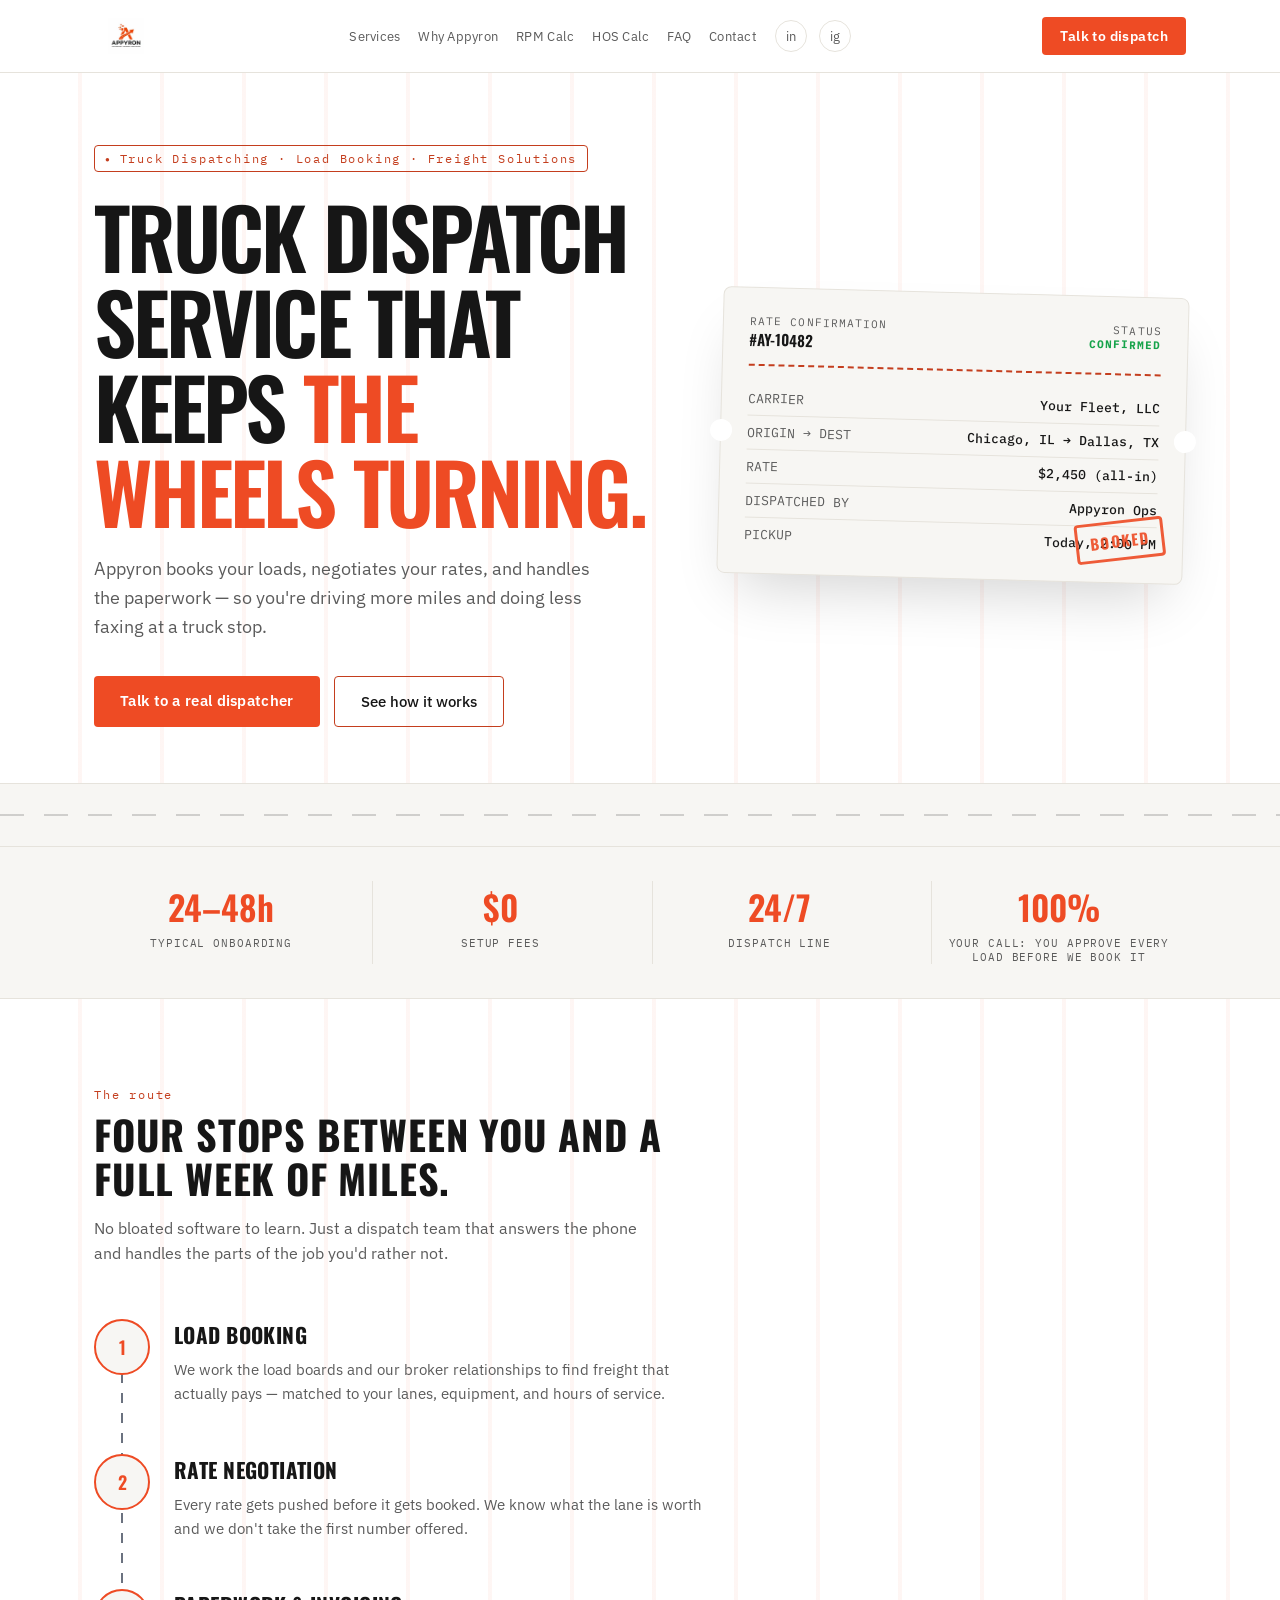
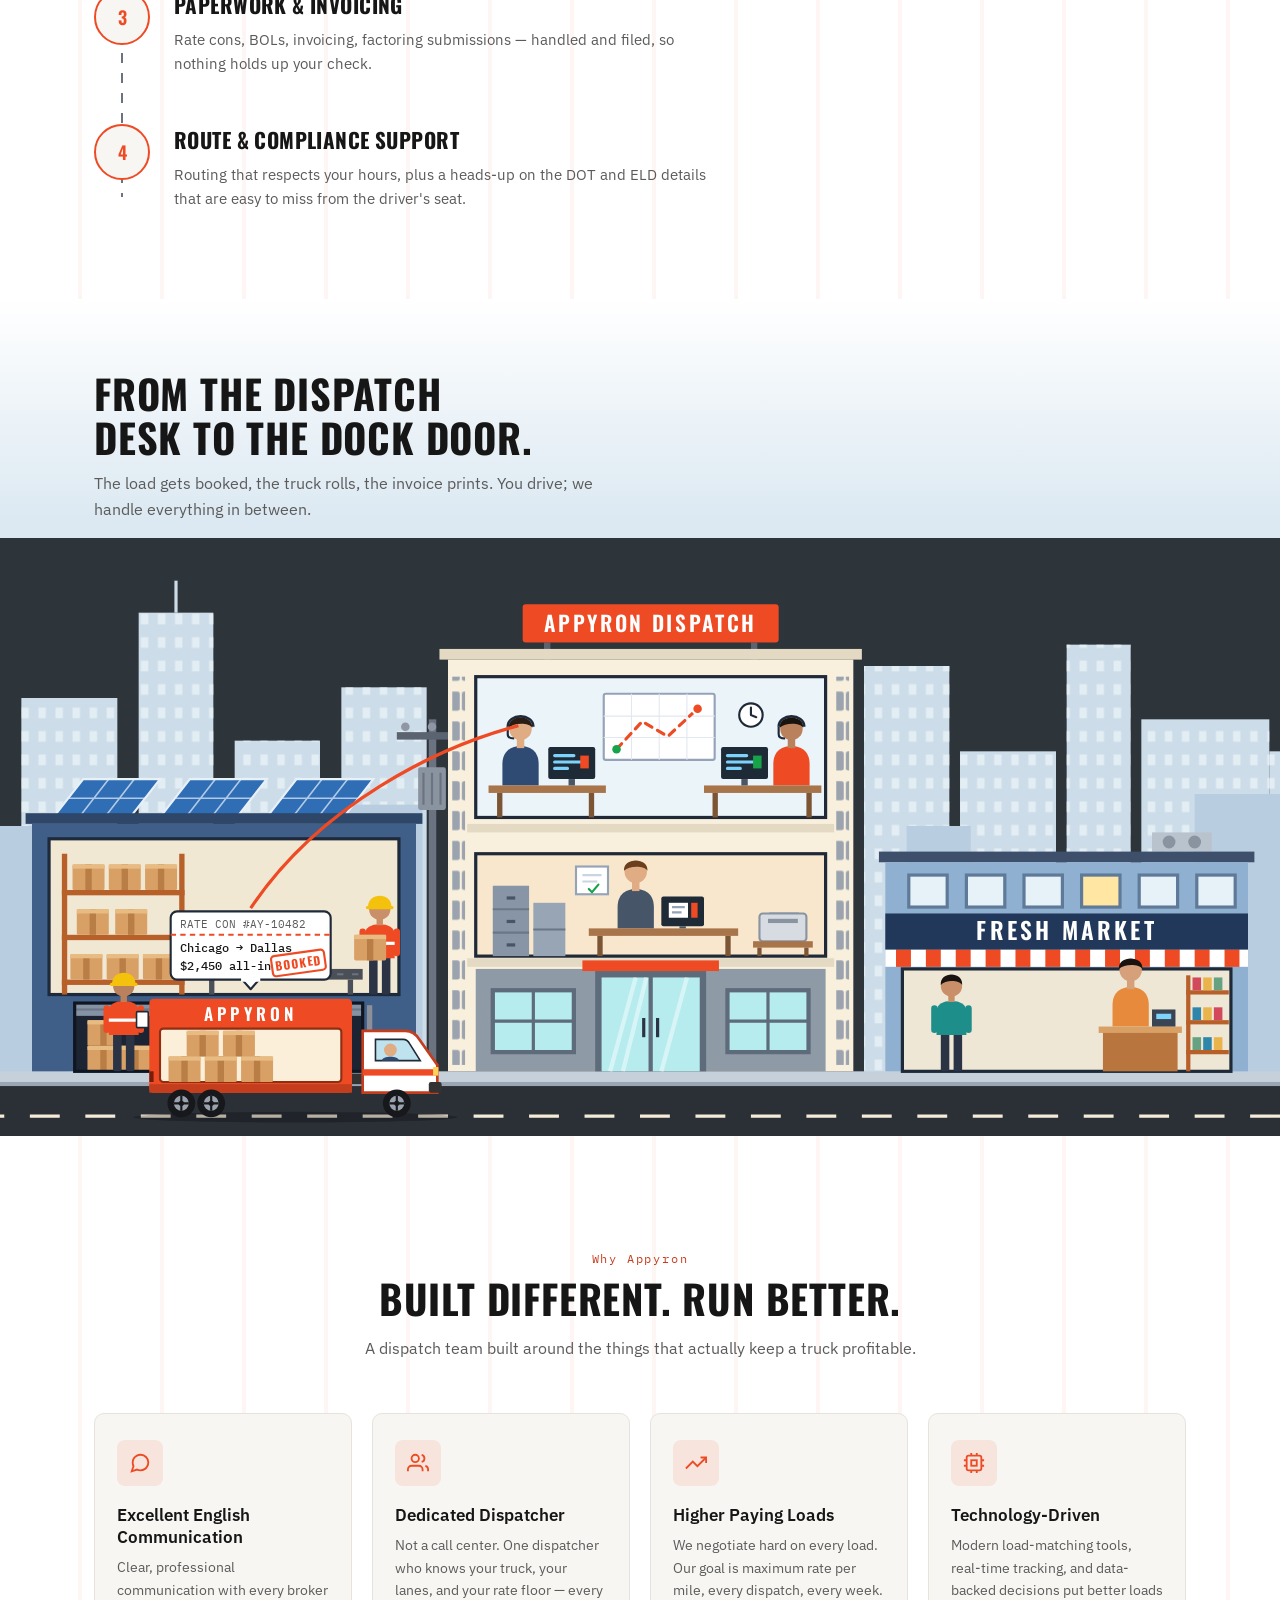
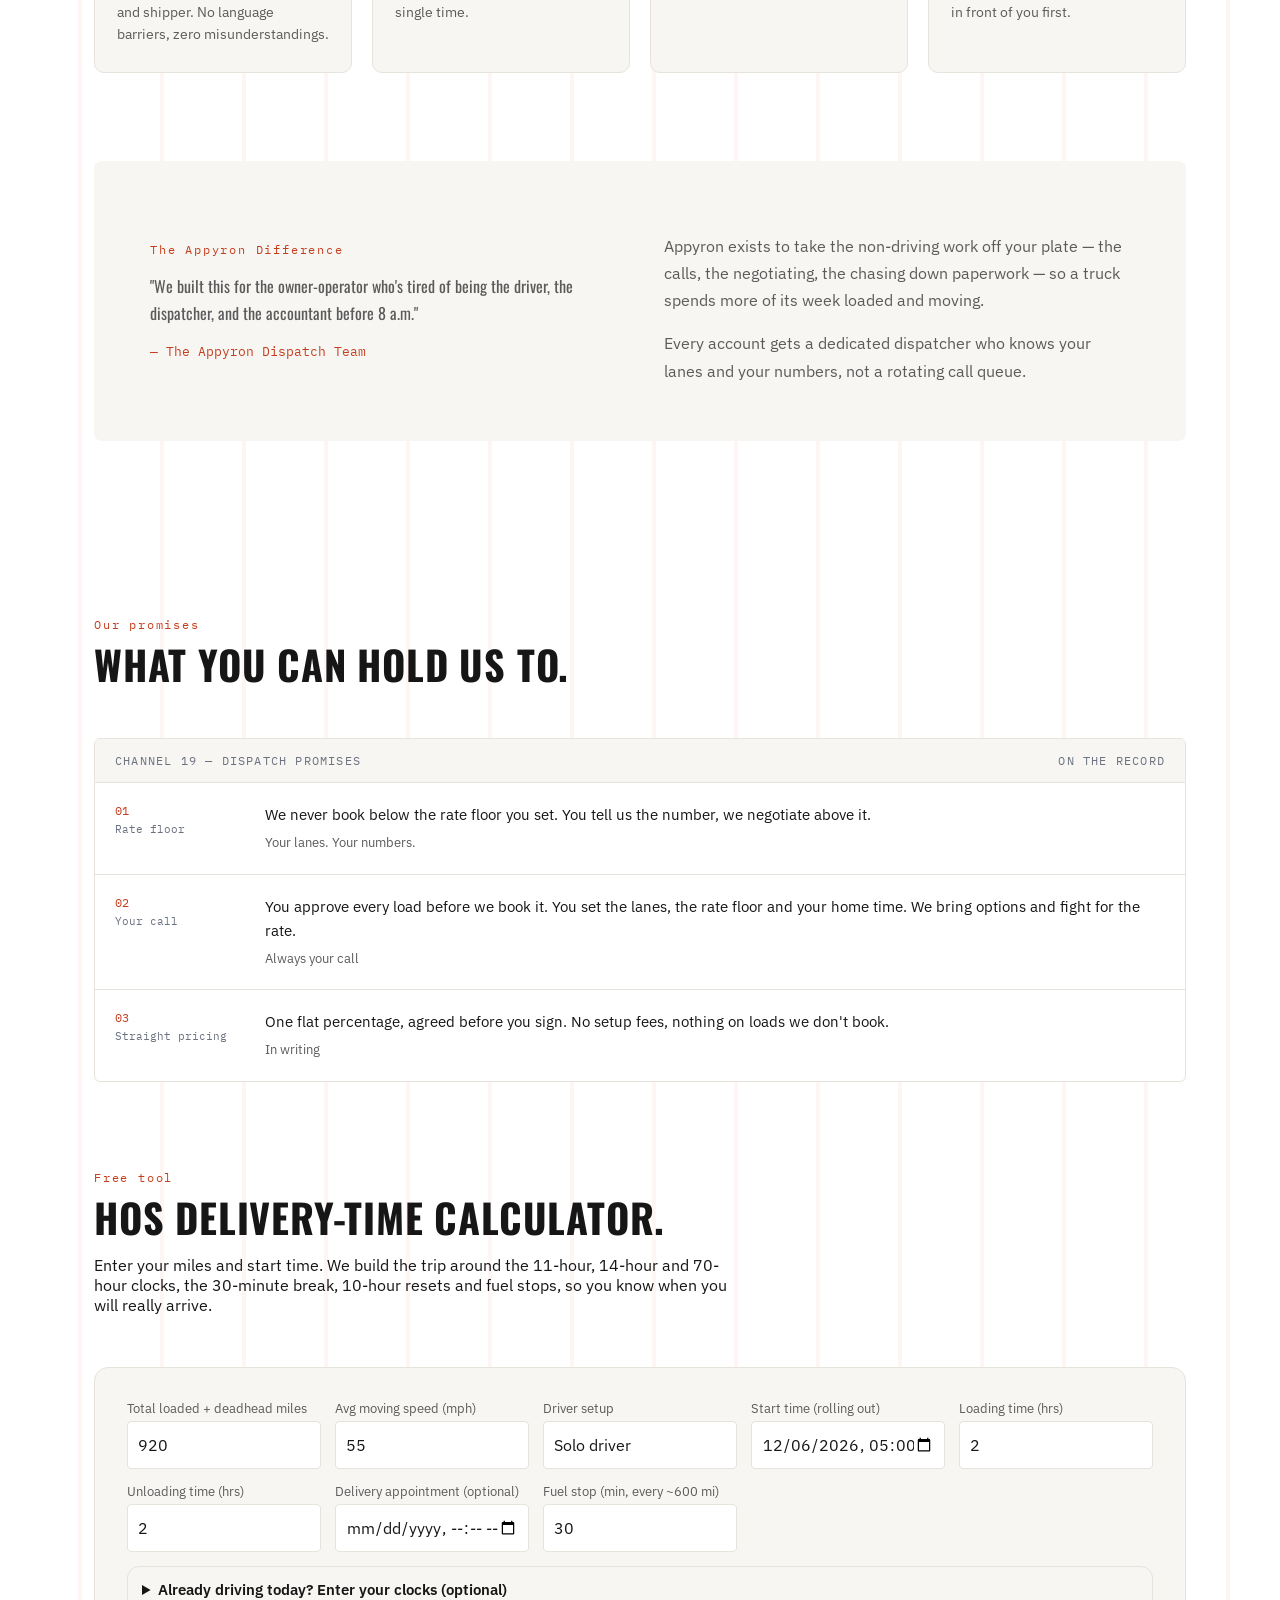
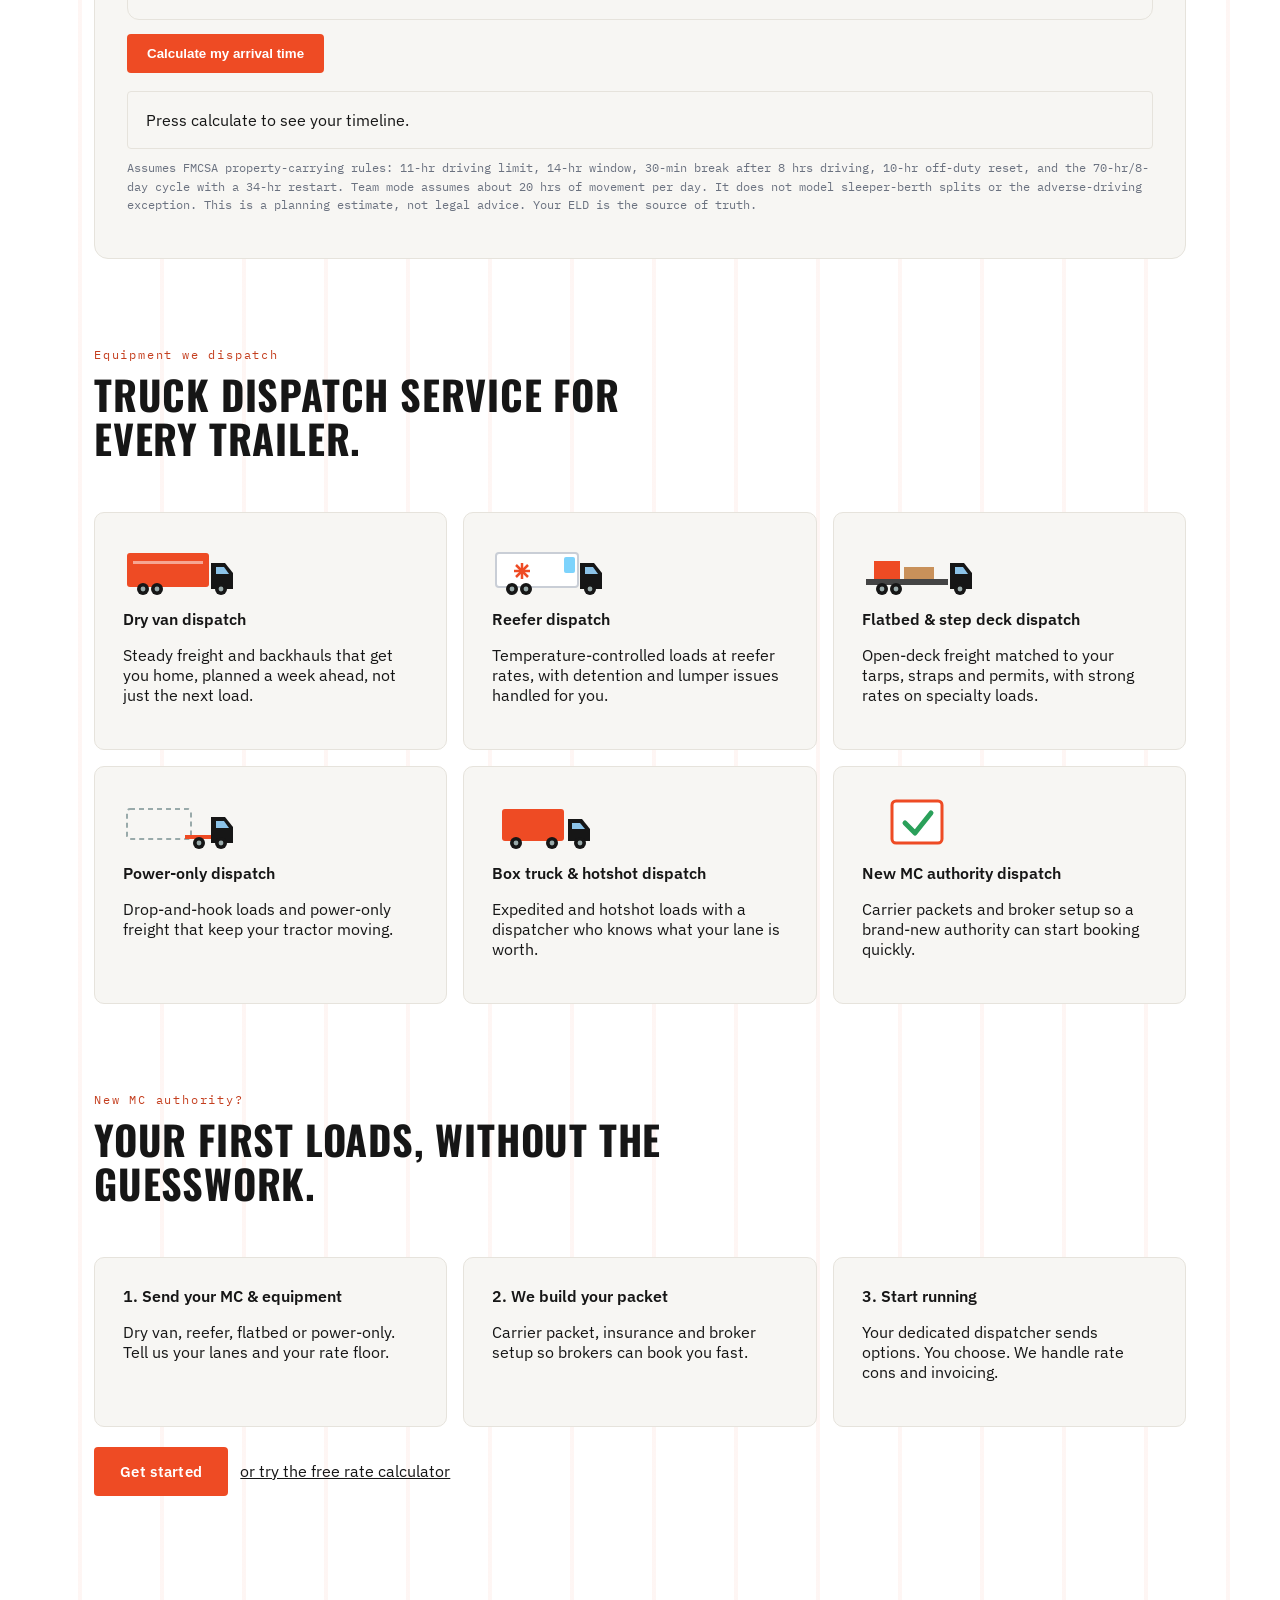
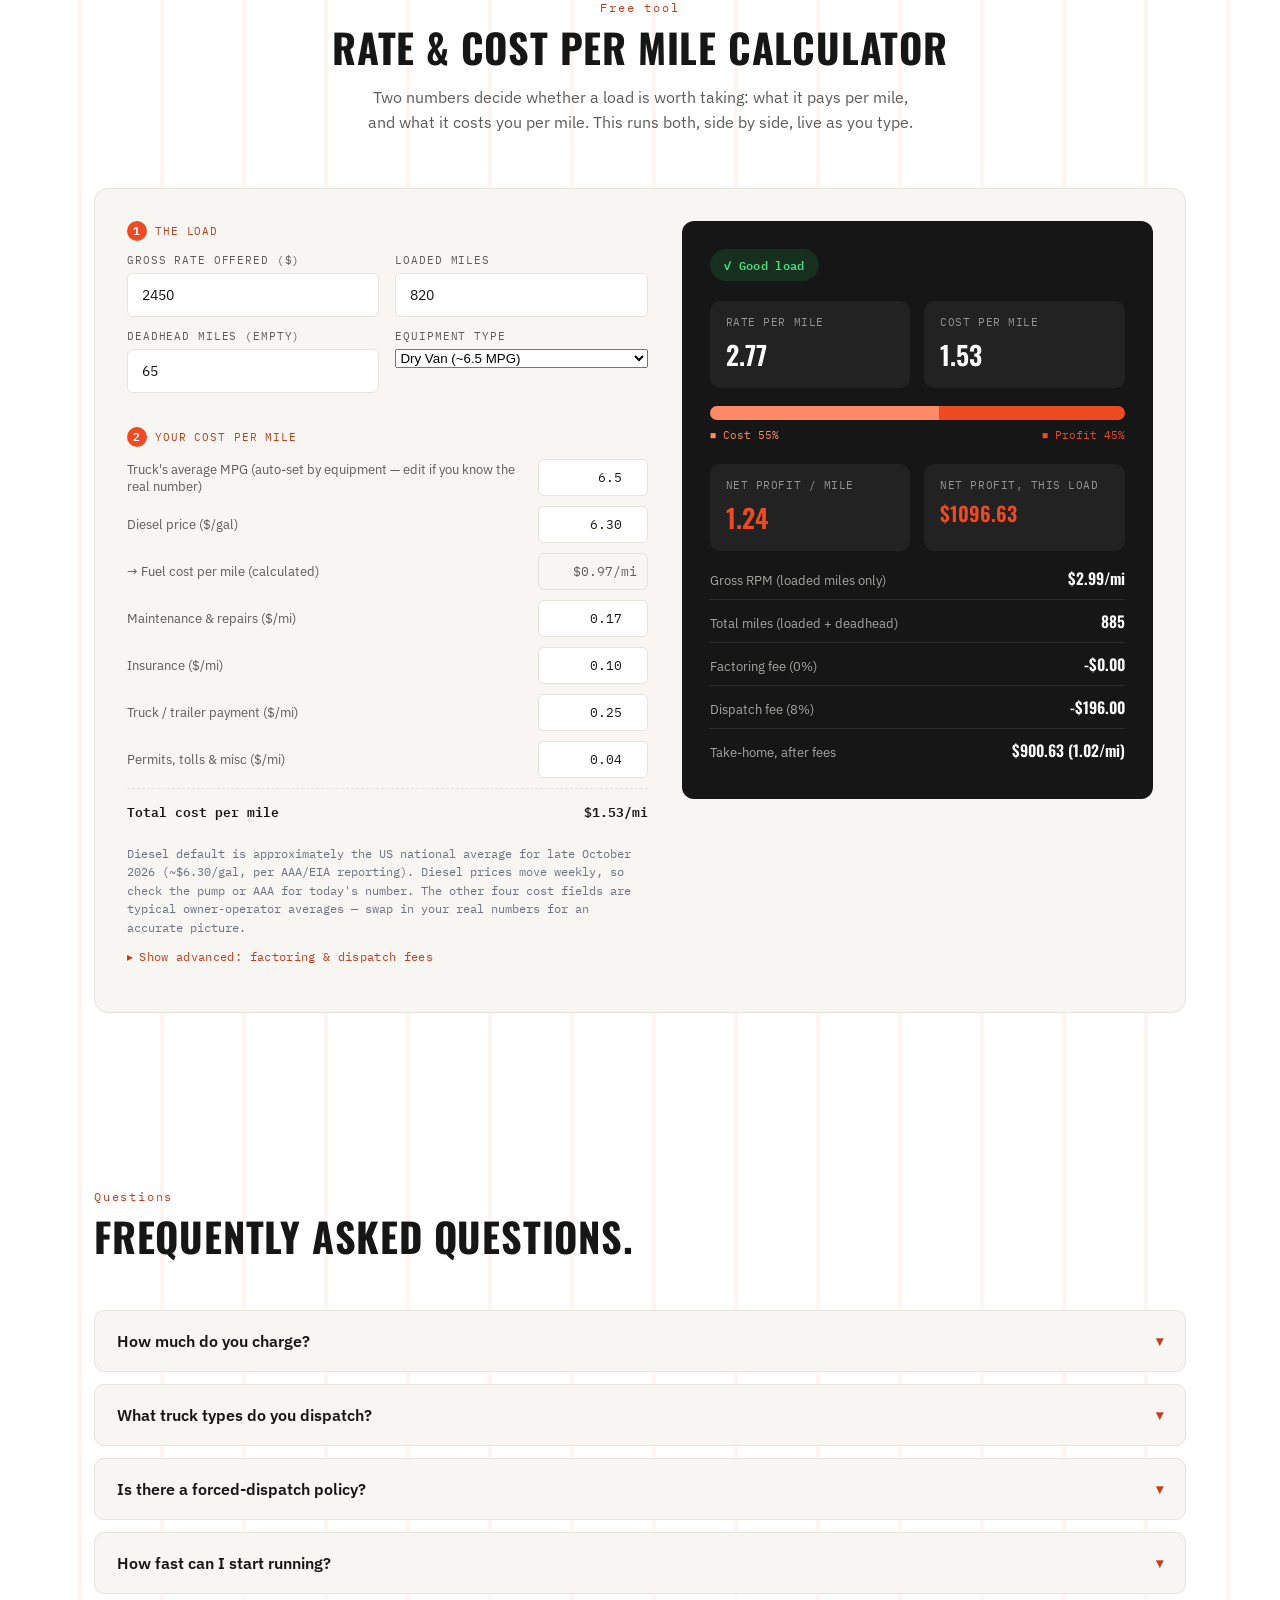
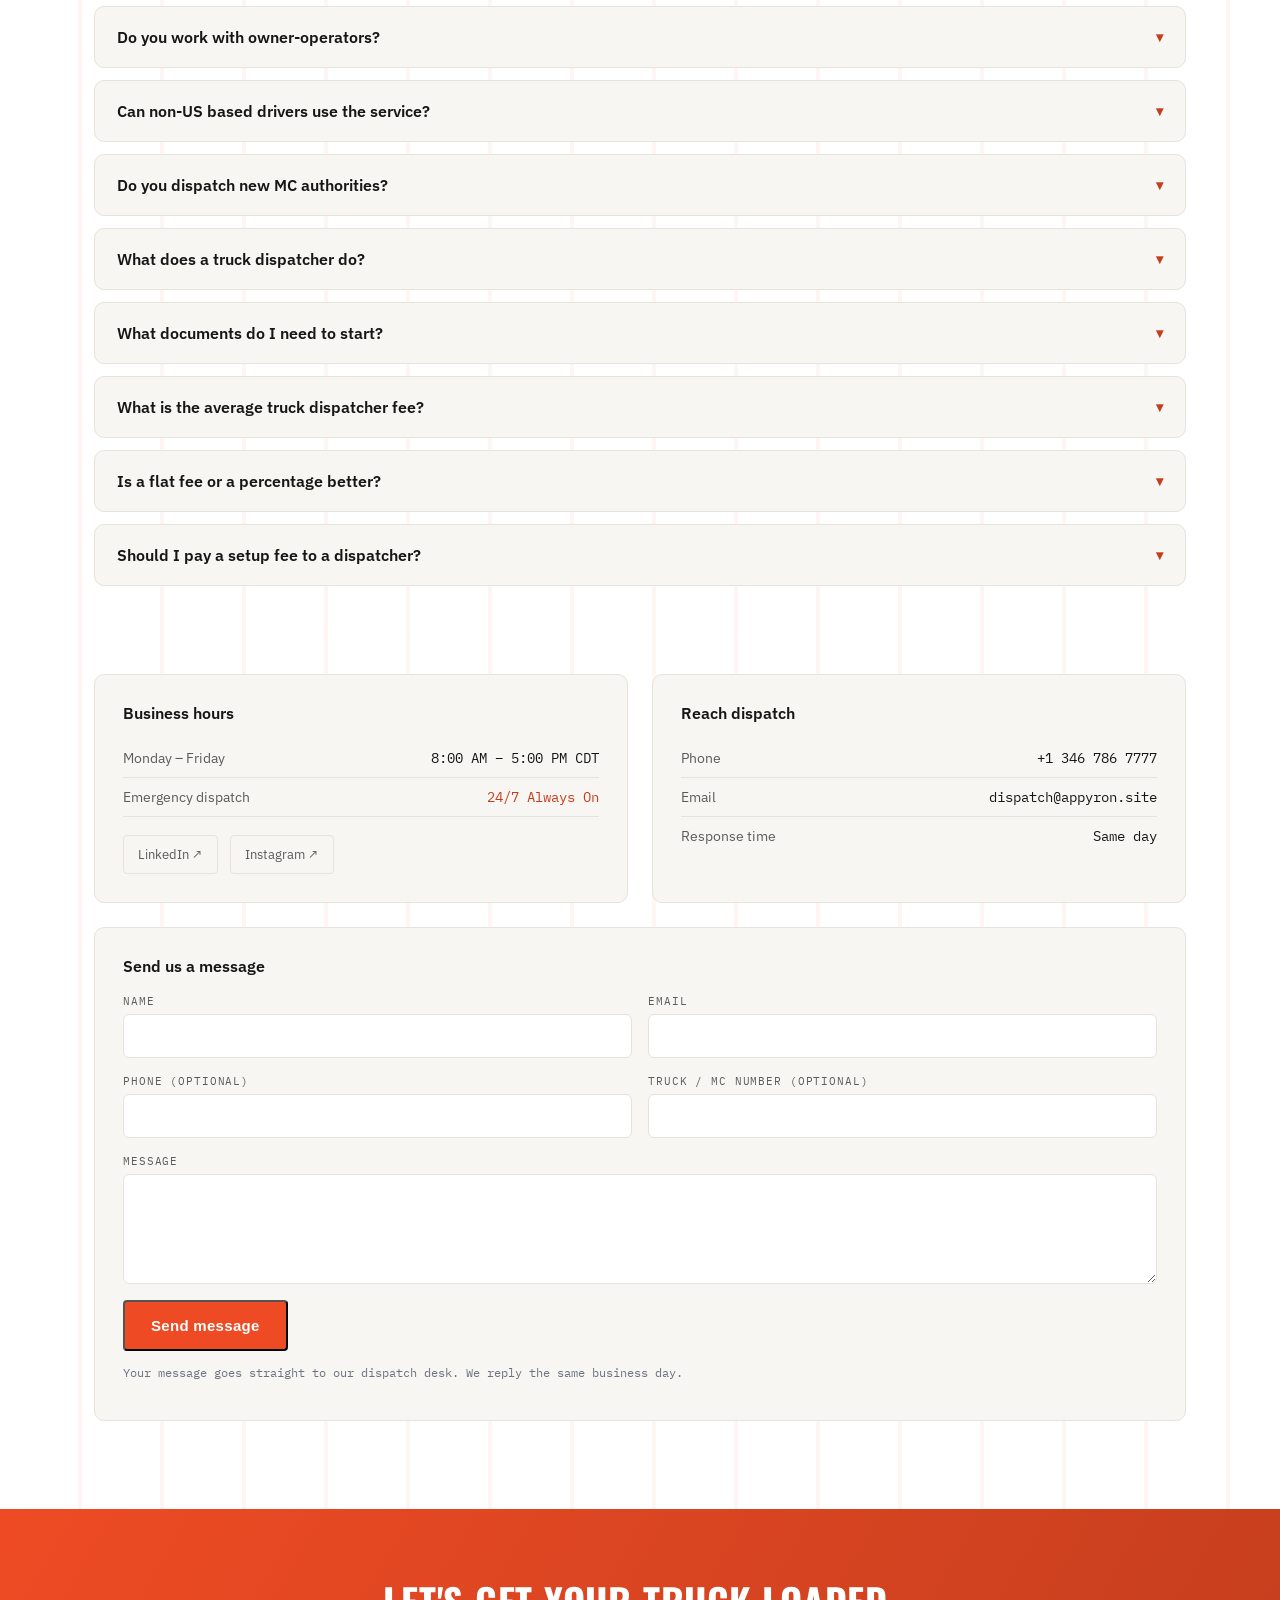
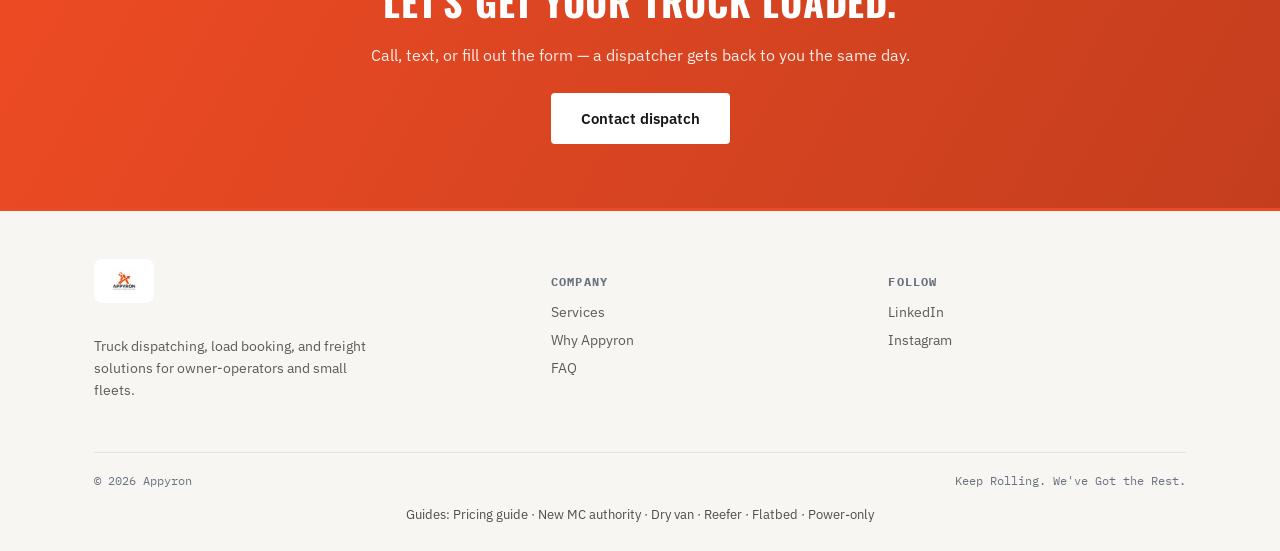
==== commit d85d8b90: "Add files via upload" ====
--- a/index.html
+++ b/index.html
@@ -14,7 +14,7 @@
 <meta property="og:image:width" content="1200"><meta property="og:image:height" content="630">
 <meta property="og:image:alt" content="Appyron truck dispatch service">
 <meta name="twitter:image" content="https://appyron.site/og-image.png">
-<link rel="icon" href="/favicon.svg" type="image/svg+xml">
+<link rel="icon" href="/favicon.ico" sizes="any"><link rel="icon" href="/favicon-48.png" type="image/png" sizes="48x48"><link rel="icon" href="/favicon-192.png" type="image/png" sizes="192x192"><link rel="apple-touch-icon" href="/apple-touch-icon.png">
 <meta property="og:site_name" content="Appyron">
 <meta name="robots" content="index,follow,max-image-preview:large">
 <meta name="theme-color" content="#EE4B24">
@@ -400,7 +400,7 @@
 
   :focus-visible{outline:2px solid var(--orange);outline-offset:2px;}
 </style>
-<script type="application/ld+json">[{"@context": "https://schema.org", "@type": "Organization", "name": "Appyron", "url": "https://appyron.site/", "email": "dispatch@appyron.site", "telephone": "+1-346-786-7777", "areaServed": "US", "sameAs": ["https://www.linkedin.com/company/appyron/", "https://www.instagram.com/appyron/"], "description": "Truck dispatching, load booking and freight solutions for owner-operators and small fleets.", "contactPoint": {"@type": "ContactPoint", "telephone": "+1-346-786-7777", "email": "dispatch@appyron.site", "contactType": "sales", "availableLanguage": "English"}}, {"@context": "https://schema.org", "@type": "FAQPage", "mainEntity": [{"@type": "Question", "name": "How much do you charge?", "acceptedAnswer": {"@type": "Answer", "text": "Our dispatch fee is a flat percentage of each load's gross, agreed before you sign on — no setup fees and no charges on loads we don't book for you."}}, {"@type": "Question", "name": "What truck types do you dispatch?", "acceptedAnswer": {"@type": "Answer", "text": "Dry van, reefer, flatbed, and power-only. Let us know your equipment and preferred lanes and we'll match freight accordingly."}}, {"@type": "Question", "name": "Is there a forced-dispatch policy?", "acceptedAnswer": {"@type": "Answer", "text": "No. You approve every load before we book it. It's your truck, so you set the lanes, the rate floor and your home time. We bring strong options and negotiate hard."}}, {"@type": "Question", "name": "How fast can I start running?", "acceptedAnswer": {"@type": "Answer", "text": "Most carriers are onboarded and booking their first load within 24–48 hours of signing up, once paperwork and carrier packets are in."}}, {"@type": "Question", "name": "Do you work with owner-operators?", "acceptedAnswer": {"@type": "Answer", "text": "Yes — owner-operators are most of who we work with, alongside small fleets running a handful of trucks."}}, {"@type": "Question", "name": "Can non-US based drivers use the service?", "acceptedAnswer": {"@type": "Answer", "text": "We dispatch carriers authorized to operate in the US, regardless of where you're based, as long as your authority and insurance are current."}}, {"@type": "Question", "name": "Do you dispatch new MC authorities?", "acceptedAnswer": {"@type": "Answer", "text": "Yes. New authorities are welcome. We help with carrier packets and broker setup so you can start booking loads."}}, {"@type": "Question", "name": "What does a truck dispatcher do?", "acceptedAnswer": {"@type": "Answer", "text": "A dispatcher finds and books freight, negotiates rates with brokers, handles rate confirmations and paperwork, and plans routes around your hours of service so you can focus on driving."}}, {"@type": "Question", "name": "What documents do I need to start?", "acceptedAnswer": {"@type": "Answer", "text": "Your MC/DOT authority, certificate of insurance, W-9 and a voided check or factoring details. We'll walk you through the rest."}}, {"@type": "Question", "name": "What is the average truck dispatcher fee?", "acceptedAnswer": {"@type": "Answer", "text": "Many services charge between 5% and 10% of each load's gross revenue. Flat weekly or monthly fees are also common."}}, {"@type": "Question", "name": "Is a flat fee or a percentage better?", "acceptedAnswer": {"@type": "Answer", "text": "A percentage scales with your revenue and aligns the dispatcher's income with yours. A flat fee can be cheaper for high-grossing trucks. Compare what each includes."}}, {"@type": "Question", "name": "Should I pay a setup fee to a dispatcher?", "acceptedAnswer": {"@type": "Answer", "text": "Be cautious. Many reputable services charge no setup fee and only get paid when you get paid."}}]}]</script>
+<script type="application/ld+json">[{"@context": "https://schema.org", "@type": "Organization", "name": "Appyron", "url": "https://appyron.site/", "email": "dispatch@appyron.site", "telephone": "+1-346-786-7777", "areaServed": "US", "sameAs": ["https://www.linkedin.com/company/appyron/", "https://www.instagram.com/appyron/"], "description": "Truck dispatching, load booking and freight solutions for owner-operators and small fleets.", "contactPoint": {"@type": "ContactPoint", "telephone": "+1-346-786-7777", "email": "dispatch@appyron.site", "contactType": "sales", "availableLanguage": "English"}, "logo": "https://appyron.site/favicon-192.png"}, {"@context": "https://schema.org", "@type": "FAQPage", "mainEntity": [{"@type": "Question", "name": "How much do you charge?", "acceptedAnswer": {"@type": "Answer", "text": "Our dispatch fee is a flat percentage of each load's gross, agreed before you sign on — no setup fees and no charges on loads we don't book for you."}}, {"@type": "Question", "name": "What truck types do you dispatch?", "acceptedAnswer": {"@type": "Answer", "text": "Dry van, reefer, flatbed, and power-only. Let us know your equipment and preferred lanes and we'll match freight accordingly."}}, {"@type": "Question", "name": "Is there a forced-dispatch policy?", "acceptedAnswer": {"@type": "Answer", "text": "No. You approve every load before we book it. It's your truck, so you set the lanes, the rate floor and your home time. We bring strong options and negotiate hard."}}, {"@type": "Question", "name": "How fast can I start running?", "acceptedAnswer": {"@type": "Answer", "text": "Most carriers are onboarded and booking their first load within 24–48 hours of signing up, once paperwork and carrier packets are in."}}, {"@type": "Question", "name": "Do you work with owner-operators?", "acceptedAnswer": {"@type": "Answer", "text": "Yes — owner-operators are most of who we work with, alongside small fleets running a handful of trucks."}}, {"@type": "Question", "name": "Can non-US based drivers use the service?", "acceptedAnswer": {"@type": "Answer", "text": "We dispatch carriers authorized to operate in the US, regardless of where you're based, as long as your authority and insurance are current."}}, {"@type": "Question", "name": "Do you dispatch new MC authorities?", "acceptedAnswer": {"@type": "Answer", "text": "Yes. New authorities are welcome. We help with carrier packets and broker setup so you can start booking loads."}}, {"@type": "Question", "name": "What does a truck dispatcher do?", "acceptedAnswer": {"@type": "Answer", "text": "A dispatcher finds and books freight, negotiates rates with brokers, handles rate confirmations and paperwork, and plans routes around your hours of service so you can focus on driving."}}, {"@type": "Question", "name": "What documents do I need to start?", "acceptedAnswer": {"@type": "Answer", "text": "Your MC/DOT authority, certificate of insurance, W-9 and a voided check or factoring details. We'll walk you through the rest."}}, {"@type": "Question", "name": "What is the average truck dispatcher fee?", "acceptedAnswer": {"@type": "Answer", "text": "Many services charge between 5% and 10% of each load's gross revenue. Flat weekly or monthly fees are also common."}}, {"@type": "Question", "name": "Is a flat fee or a percentage better?", "acceptedAnswer": {"@type": "Answer", "text": "A percentage scales with your revenue and aligns the dispatcher's income with yours. A flat fee can be cheaper for high-grossing trucks. Compare what each includes."}}, {"@type": "Question", "name": "Should I pay a setup fee to a dispatcher?", "acceptedAnswer": {"@type": "Answer", "text": "Be cautious. Many reputable services charge no setup fee and only get paid when you get paid."}}]}]</script>
 <style>
 .hos-out{margin-top:18px;border:1px solid var(--steel-light);background:var(--steel);border-radius:var(--radius);padding:18px}
 .hos-out .big{font-size:1.5rem;font-weight:800;color:var(--orange)}
@@ -540,6 +540,22 @@
 @media(max-width:400px){.hos-in{grid-template-columns:1fr}}
 .logo-badge img,.logo-mark img{width:auto;max-width:none;object-fit:contain}
 </style>
+<style>
+.hos-adv{margin-top:14px;border:1px solid var(--steel-light);border-radius:12px;padding:12px 14px;background:var(--steel)}
+.hos-adv summary{cursor:pointer;font-weight:600;font-size:.95rem;min-height:28px}
+.hos-in input[type=datetime-local],.hos-in input[type=number],.hos-in select{min-width:0;max-width:100%;min-height:48px;-webkit-appearance:none;appearance:none}
+@media(max-width:760px){
+ #hos-calculator .calc-card{padding:16px!important}
+ .hos-in,.hos-in[style]{grid-template-columns:1fr!important;gap:12px}
+ .hos-in label{font-size:.9rem;margin-bottom:6px}
+ .hos-btn{width:100%;min-height:54px;font-size:1.05rem;margin-top:18px}
+ .hos-out{padding:14px}.hos-out .big{font-size:1.3rem}
+ .hos-out dl{grid-template-columns:1fr 1fr;gap:10px}
+ .tl{max-height:none;overflow:visible}
+ .tl li{grid-template-columns:12px 1fr;padding:12px 0}.tl li>b{grid-column:2;color:var(--orange)}
+ .tlleg{gap:8px 12px}
+}
+</style>
 </head>
 <body class="road-texture">
 
@@ -943,18 +959,22 @@
     </div>
     <div class="calc-card">
       <div class="hos-in">
-        <div><label for="h-miles">Total loaded + deadhead miles</label><input type="number" id="h-miles" value="920" min="1"></div>
-        <div><label for="h-speed">Avg moving speed (mph)</label><input type="number" id="h-speed" value="55" min="20" max="75"></div>
+        <div><label for="h-miles">Total loaded + deadhead miles</label><input type="number" id="h-miles" inputmode="decimal" value="920" min="1"></div>
+        <div><label for="h-speed">Avg moving speed (mph)</label><input type="number" id="h-speed" inputmode="decimal" value="55" min="20" max="75"></div>
         <div><label for="h-mode">Driver setup</label><select id="h-mode"><option value="solo">Solo driver</option><option value="team">Team (2 drivers)</option></select></div>
         <div><label for="h-start">Start time (rolling out)</label><input type="datetime-local" id="h-start"></div>
-        <div><label for="h-load">Loading time (hrs)</label><input type="number" id="h-load" value="2" min="0" step="0.25"></div>
-        <div><label for="h-unload">Unloading time (hrs)</label><input type="number" id="h-unload" value="2" min="0" step="0.25"></div>
+        <div><label for="h-load">Loading time (hrs)</label><input type="number" id="h-load" inputmode="decimal" value="2" min="0" step="0.25"></div>
+        <div><label for="h-unload">Unloading time (hrs)</label><input type="number" id="h-unload" inputmode="decimal" value="2" min="0" step="0.25"></div>
         <div><label for="h-appt">Delivery appointment (optional)</label><input type="datetime-local" id="h-appt"></div>
-        <div><label for="h-fuel">Fuel stop (min, every ~600 mi)</label><input type="number" id="h-fuel" value="30" min="0"></div>
-        <div><label for="h-drv">Driving hrs used today (of 11)</label><input type="number" id="h-drv" value="0" min="0" max="11" step="0.25"></div>
-        <div><label for="h-win">14-hr window used (hrs)</label><input type="number" id="h-win" value="0" min="0" max="14" step="0.25"></div>
-        <div><label for="h-cyc">Hrs left in 70-hr cycle</label><input type="number" id="h-cyc" value="70" min="0" max="70" step="0.25"></div>
-      </div>
+        <div><label for="h-fuel">Fuel stop (min, every ~600 mi)</label><input type="number" id="h-fuel" inputmode="decimal" value="30" min="0"></div>
+        </div>
+      <details class="hos-adv"><summary>Already driving today? Enter your clocks (optional)</summary>
+      <div class="hos-in" style="margin-top:12px">
+        <div><label for="h-drv">Driving hrs used today (of 11)</label><input type="number" id="h-drv" inputmode="decimal" value="0" min="0" max="11" step="0.25"></div>
+        <div><label for="h-win">14-hr window used (hrs)</label><input type="number" id="h-win" inputmode="decimal" value="0" min="0" max="14" step="0.25"></div>
+        <div><label for="h-cyc">Hrs left in 70-hr cycle</label><input type="number" id="h-cyc" inputmode="decimal" value="70" min="0" max="70" step="0.25"></div>
+      </div>
+      </details>
       <button class="hos-btn" id="h-go" type="button">Calculate my arrival time</button>
       <div class="hos-out" id="h-out" aria-live="polite">Press calculate to see your timeline.</div>
       <p class="calc-note" style="margin-top:10px;">Assumes FMCSA property-carrying rules: 11-hr driving limit, 14-hr window, 30-min break after 8 hrs driving, 10-hr off-duty reset, and the 70-hr/8-day cycle with a 34-hr restart. Team mode assumes about 20 hrs of movement per day. It does not model sleeper-berth splits or the adverse-driving exception. This is a planning estimate, not legal advice. Your ELD is the source of truth.</p>
@@ -1273,7 +1293,7 @@
     var li=ev.slice(0,80).map(function(x,i){return '<li style="animation-delay:'+Math.min(i*30,600)+'ms"><span class="d" style="background:'+C[x.k]+'"></span><span><b>'+x.k+'</b> <small>'+x.x+'</small><br><small>'+fd(at(x.s))+' → '+fd(at(x.e))+'</small></span><b>'+hm(x.e-x.s)+'</b></li>'}).join('');
     $('h-out').innerHTML='<div>Estimated arrival</div><div class="big">'+fd(arr)+'</div>'+msg+'<dl><div><dt>Total trip time</dt><dd>'+hm(t)+'</dd></div><div><dt>Driving time</dt><dd>'+hm(dm)+'</dd></div><div><dt>Rest and breaks</dt><dd>'+hm(rest)+'</dd></div><div><dt>Long resets</dt><dd>'+resets+'</dd></div><div><dt>Done unloading</dt><dd>'+fd(done)+'</dd></div></dl><div class="tlbar">'+bar+'</div><div class="tlleg">'+leg+'</div><ul class="tl">'+li+'</ul>';
   }
-  $('h-go').addEventListener('click',calc);
+  $('h-go').addEventListener('click',function(){calc();var o=$('h-out');if(matchMedia('(max-width:760px)').matches&&o.scrollIntoView)o.scrollIntoView({behavior:matchMedia('(prefers-reduced-motion: reduce)').matches?'auto':'smooth',block:'start'})});
 })();
 </script>
 <script>
@@ -1294,7 +1314,7 @@
 </script>
 <script>
   // ---- Contact form
-  var FORM_TO = 'dispatch@appyron.site'; // change this one address to wherever form messages should arrive: builds a pre-filled email to dispatch@appyron.site ----
+  var FORM_TO = 'suraniaryan9@gmail.com'; // change this one address to wherever form messages should arrive: builds a pre-filled email to dispatch@appyron.site ----
   (function(){
     const form = document.getElementById('contactForm');
     if(!form) return;
@@ -1321,8 +1341,8 @@
       const btn=document.getElementById('cfSubmit'); btn.disabled=true;
       fetch('https://formsubmit.co/ajax/'+FORM_TO+'',{method:'POST',headers:{'Content-Type':'application/json','Accept':'application/json'},
         body:JSON.stringify({_honey:'',_template:'table',_captcha:'false',name:name,email:email,phone:phone,truck_mc:truck,message:message,_subject:'New inquiry from '+name+' — Appyron website',_replyto:email})})
-      .then(function(r){ return r.json().catch(function(){return {}}).then(function(d){ if(!r.ok||d.success===false||d.success==='false') throw 0; status.textContent="Thanks! Your message was sent. A dispatcher will reach out the same day."; status.className='form-status show success'; form.reset(); }); })
-      .catch(function(){ status.textContent='Sorry, that did not send. Please call us at +1 346 786 7777.'; status.className='form-status show error'; })
+      .then(function(r){ return r.json().catch(function(){return {}}).then(function(d){ if(!r.ok||d.success===false||d.success==='false') throw (d&&d.message?d:{message:'HTTP '+r.status}); status.textContent="Thanks! Your message was sent. A dispatcher will reach out the same day."; status.className='form-status show success'; form.reset(); }); })
+      .catch(function(e){ console.error('Contact form error:',e); var m=(e&&e.message)||''; status.textContent=/activat/i.test(m)?'Almost ready: this form still needs one activation step on our side. Please call us at +1 346 786 7777.':'Sorry, that did not send. Please call us at +1 346 786 7777.'; status.className='form-status show error'; })
       .finally(function(){ btn.disabled=false; });
     });
   })();
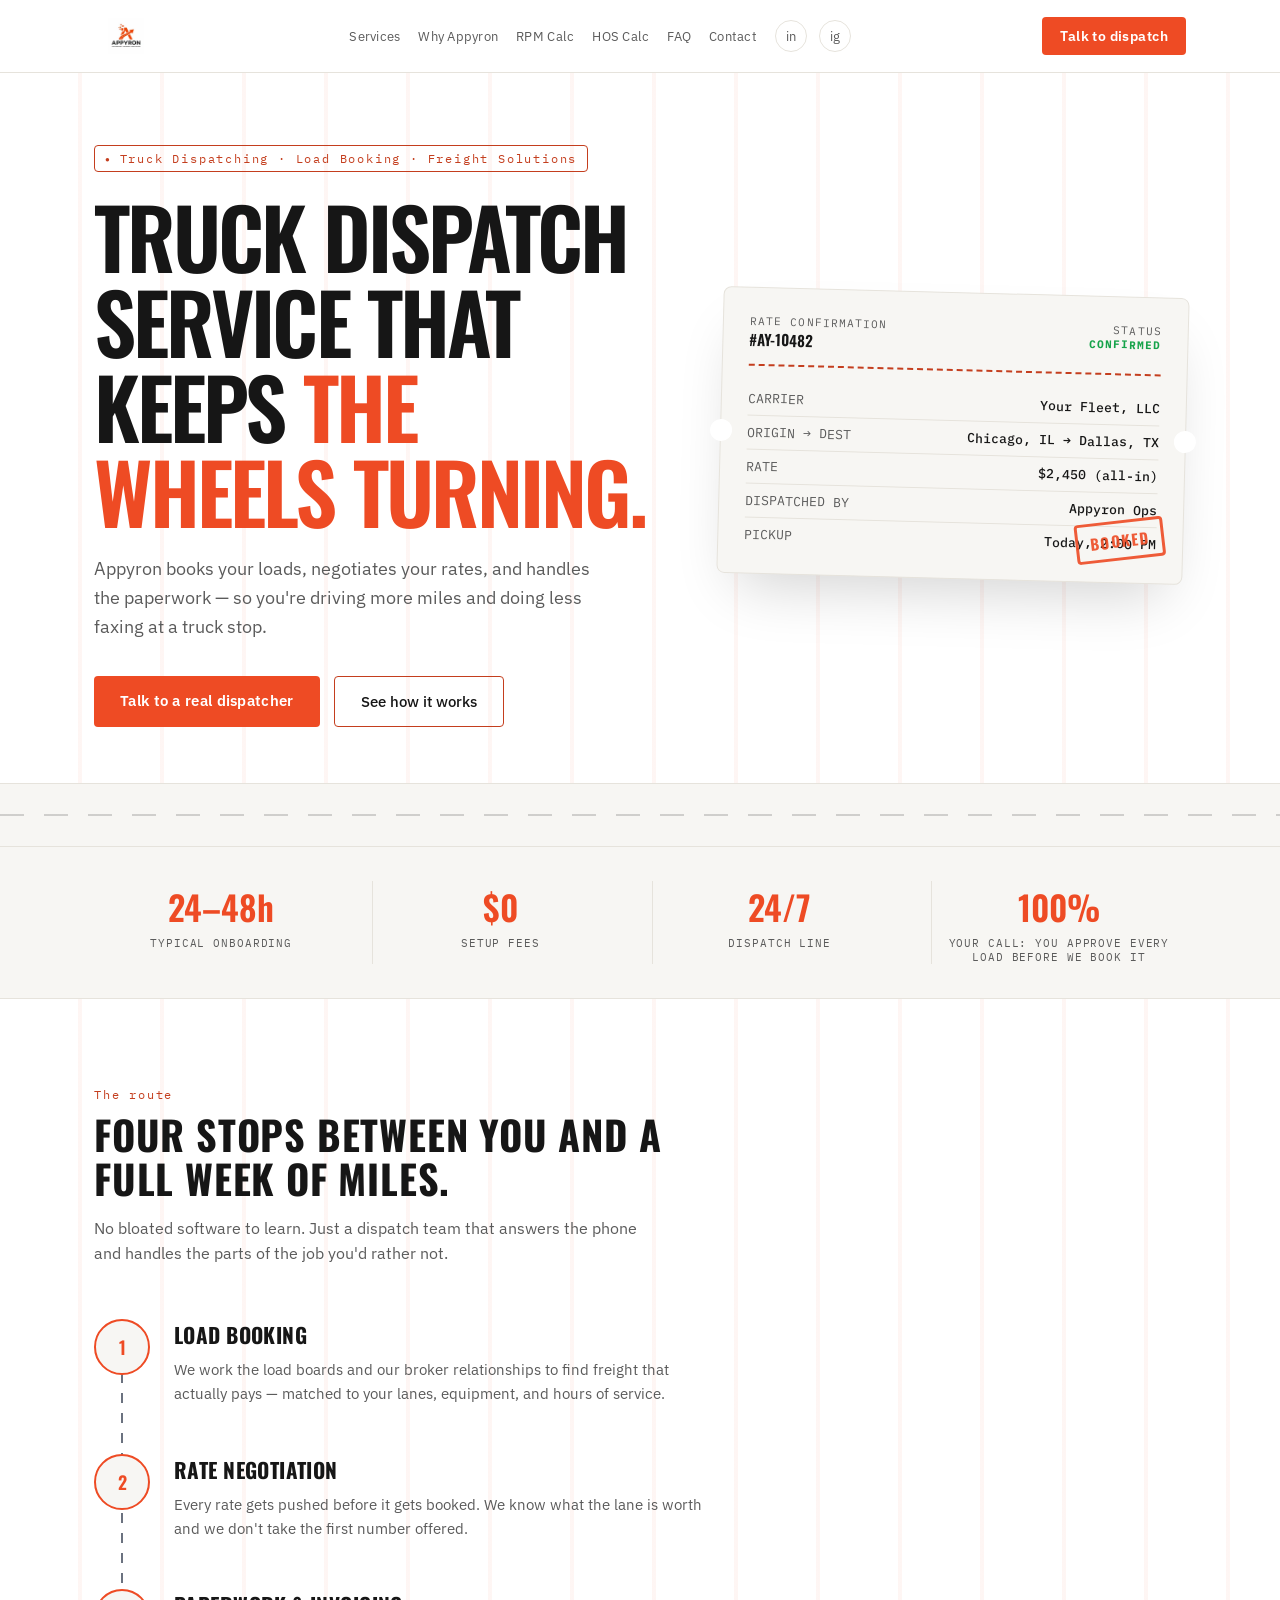
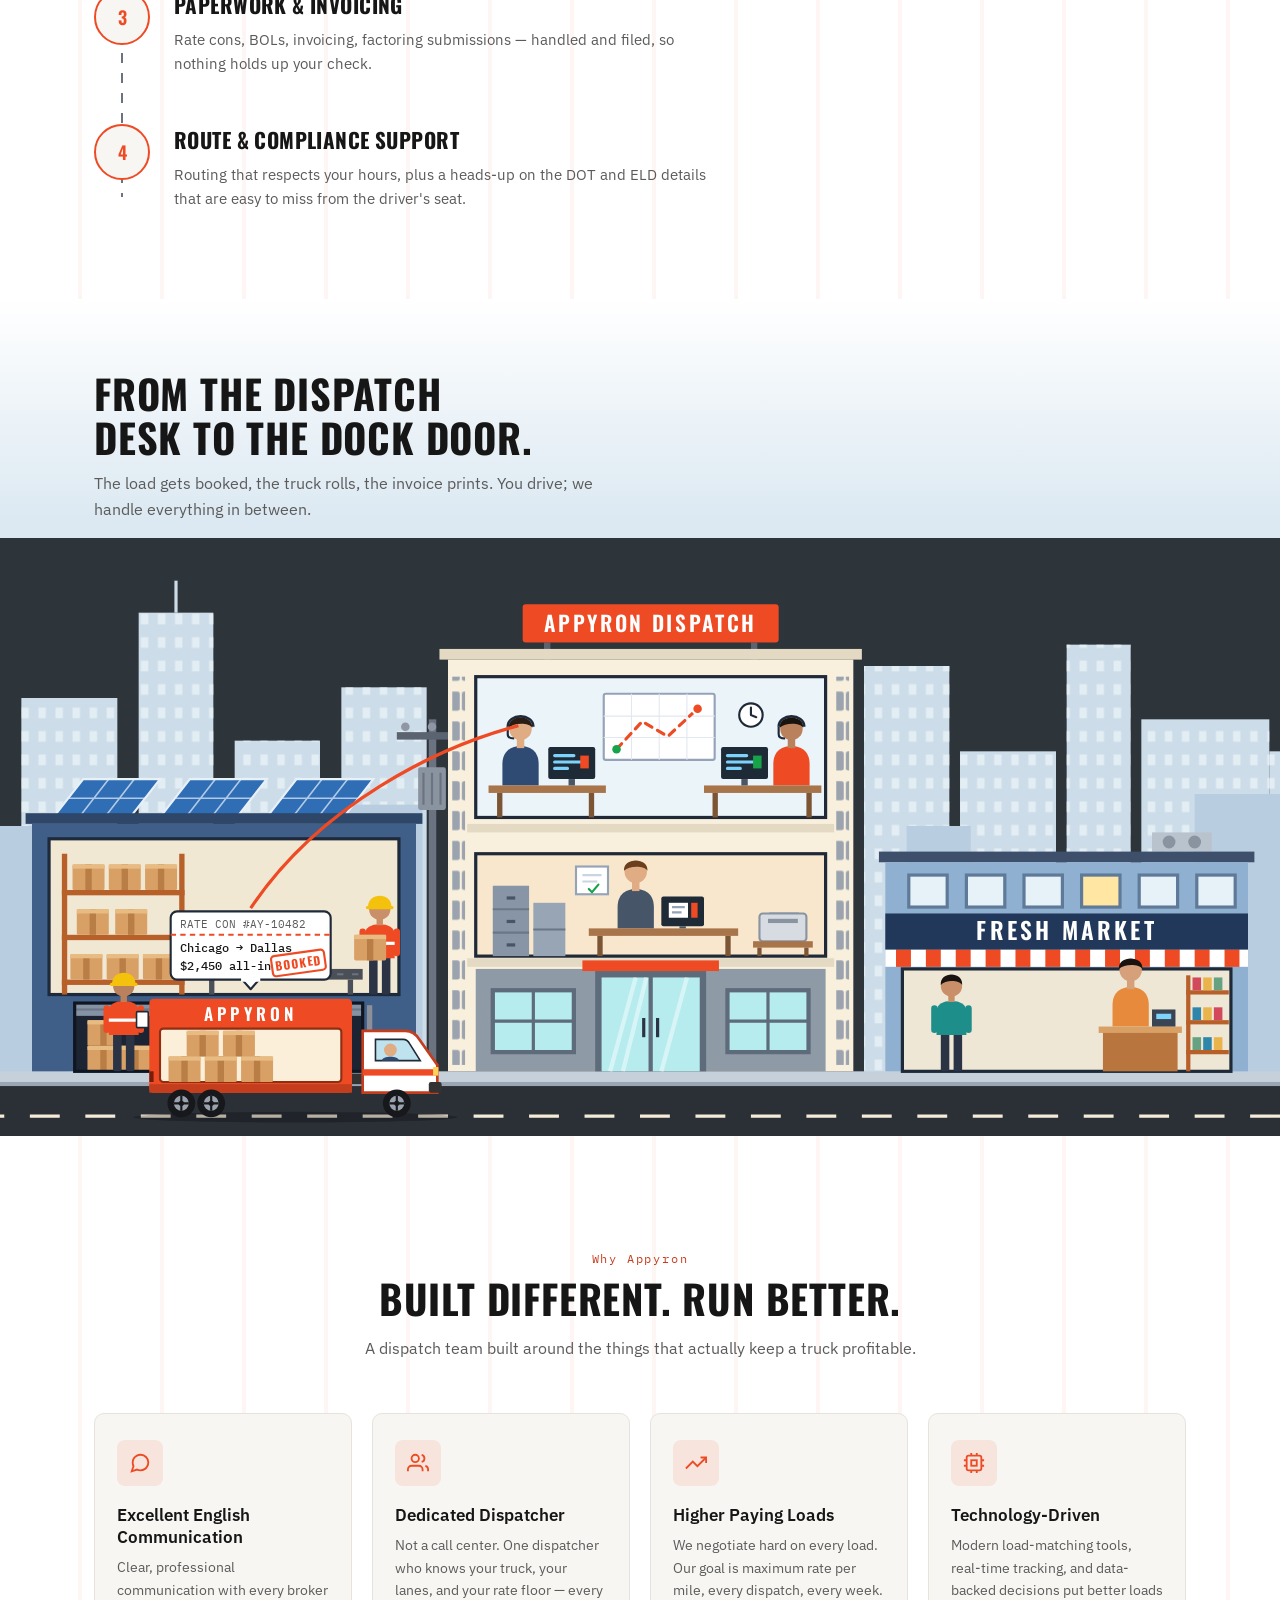
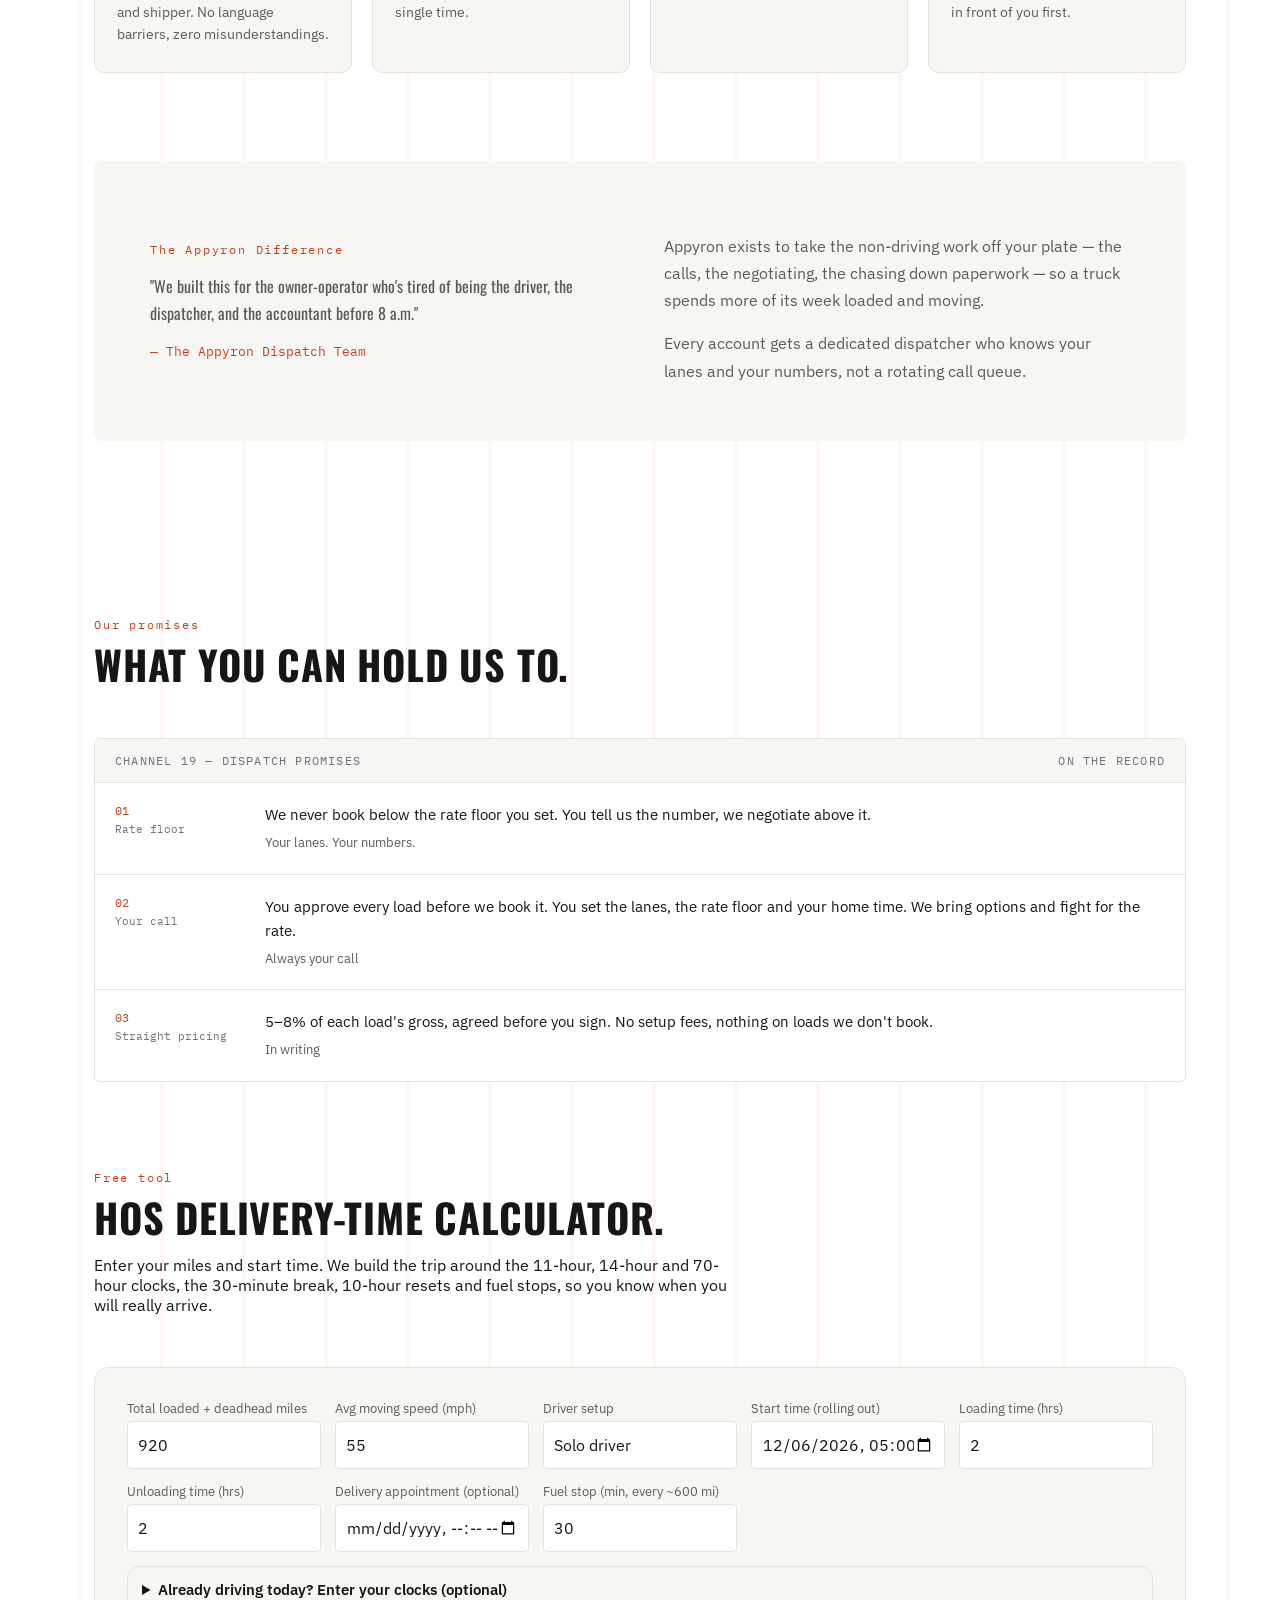
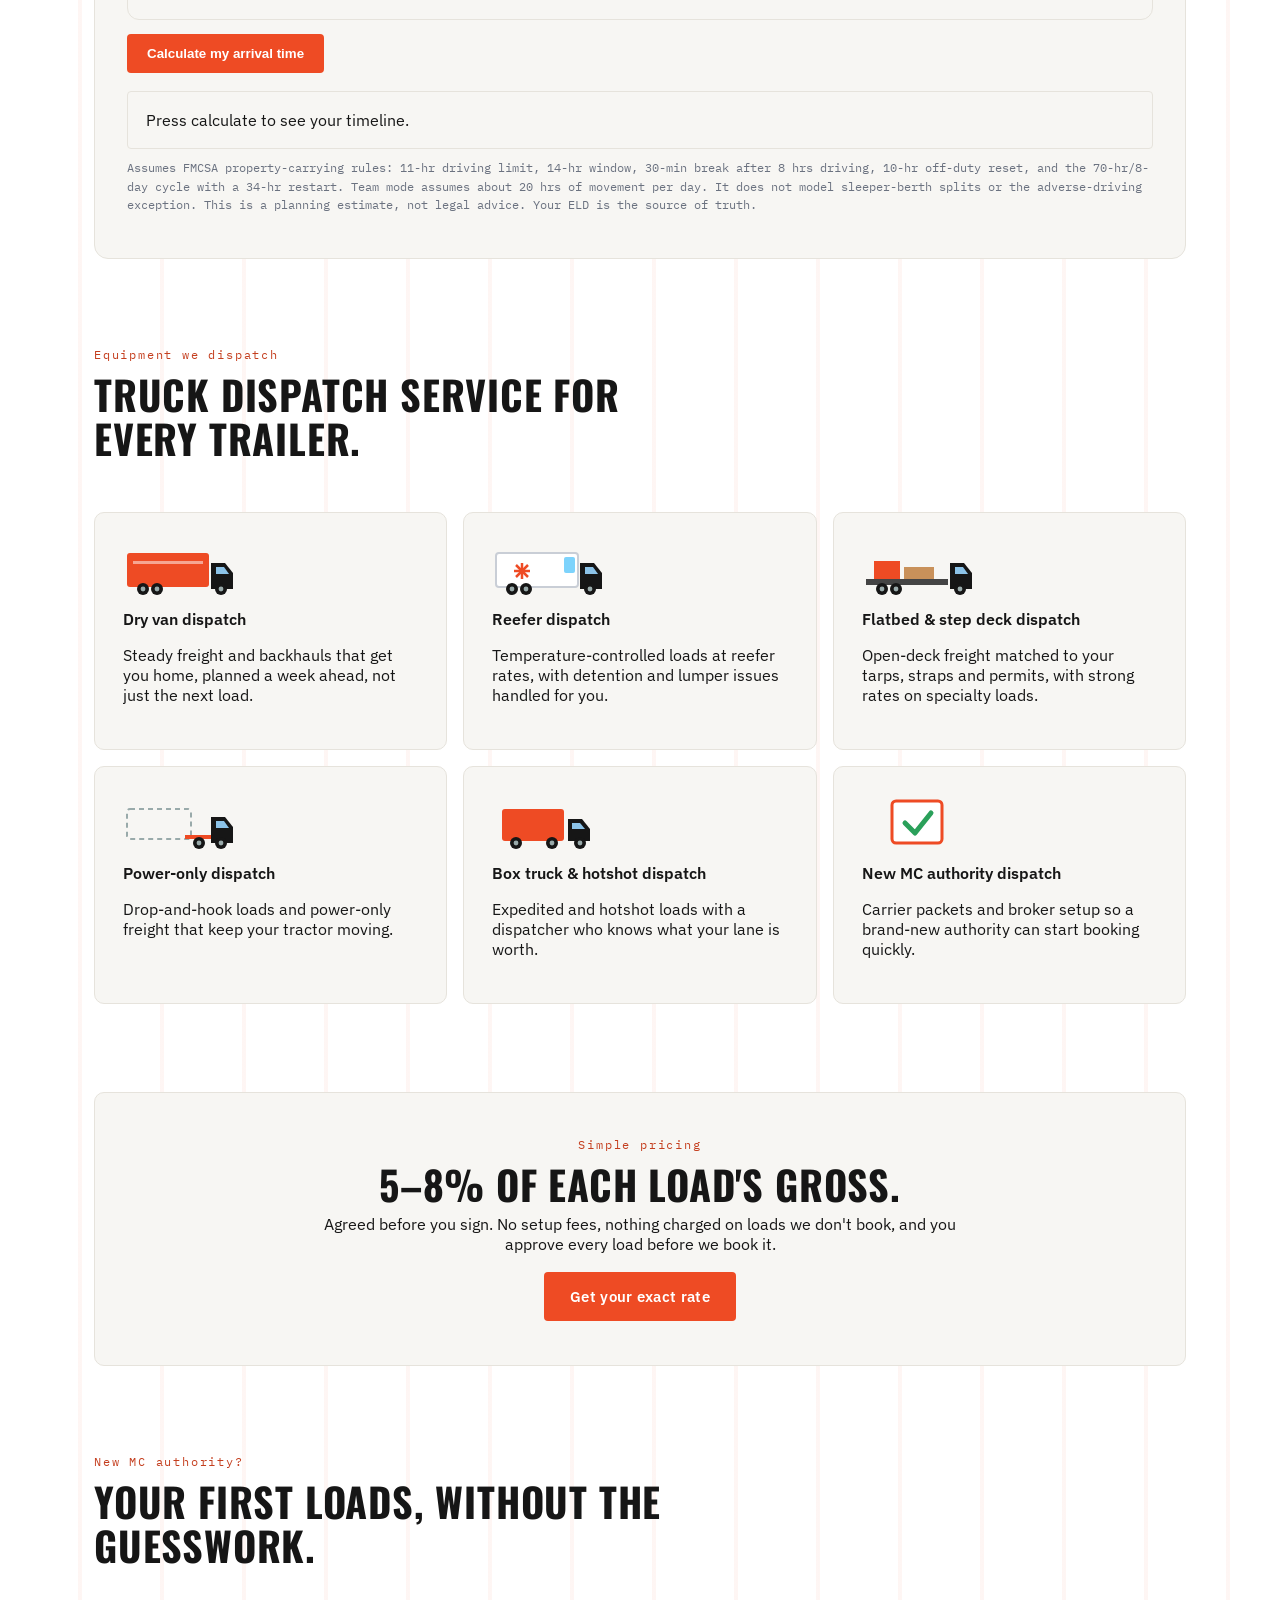
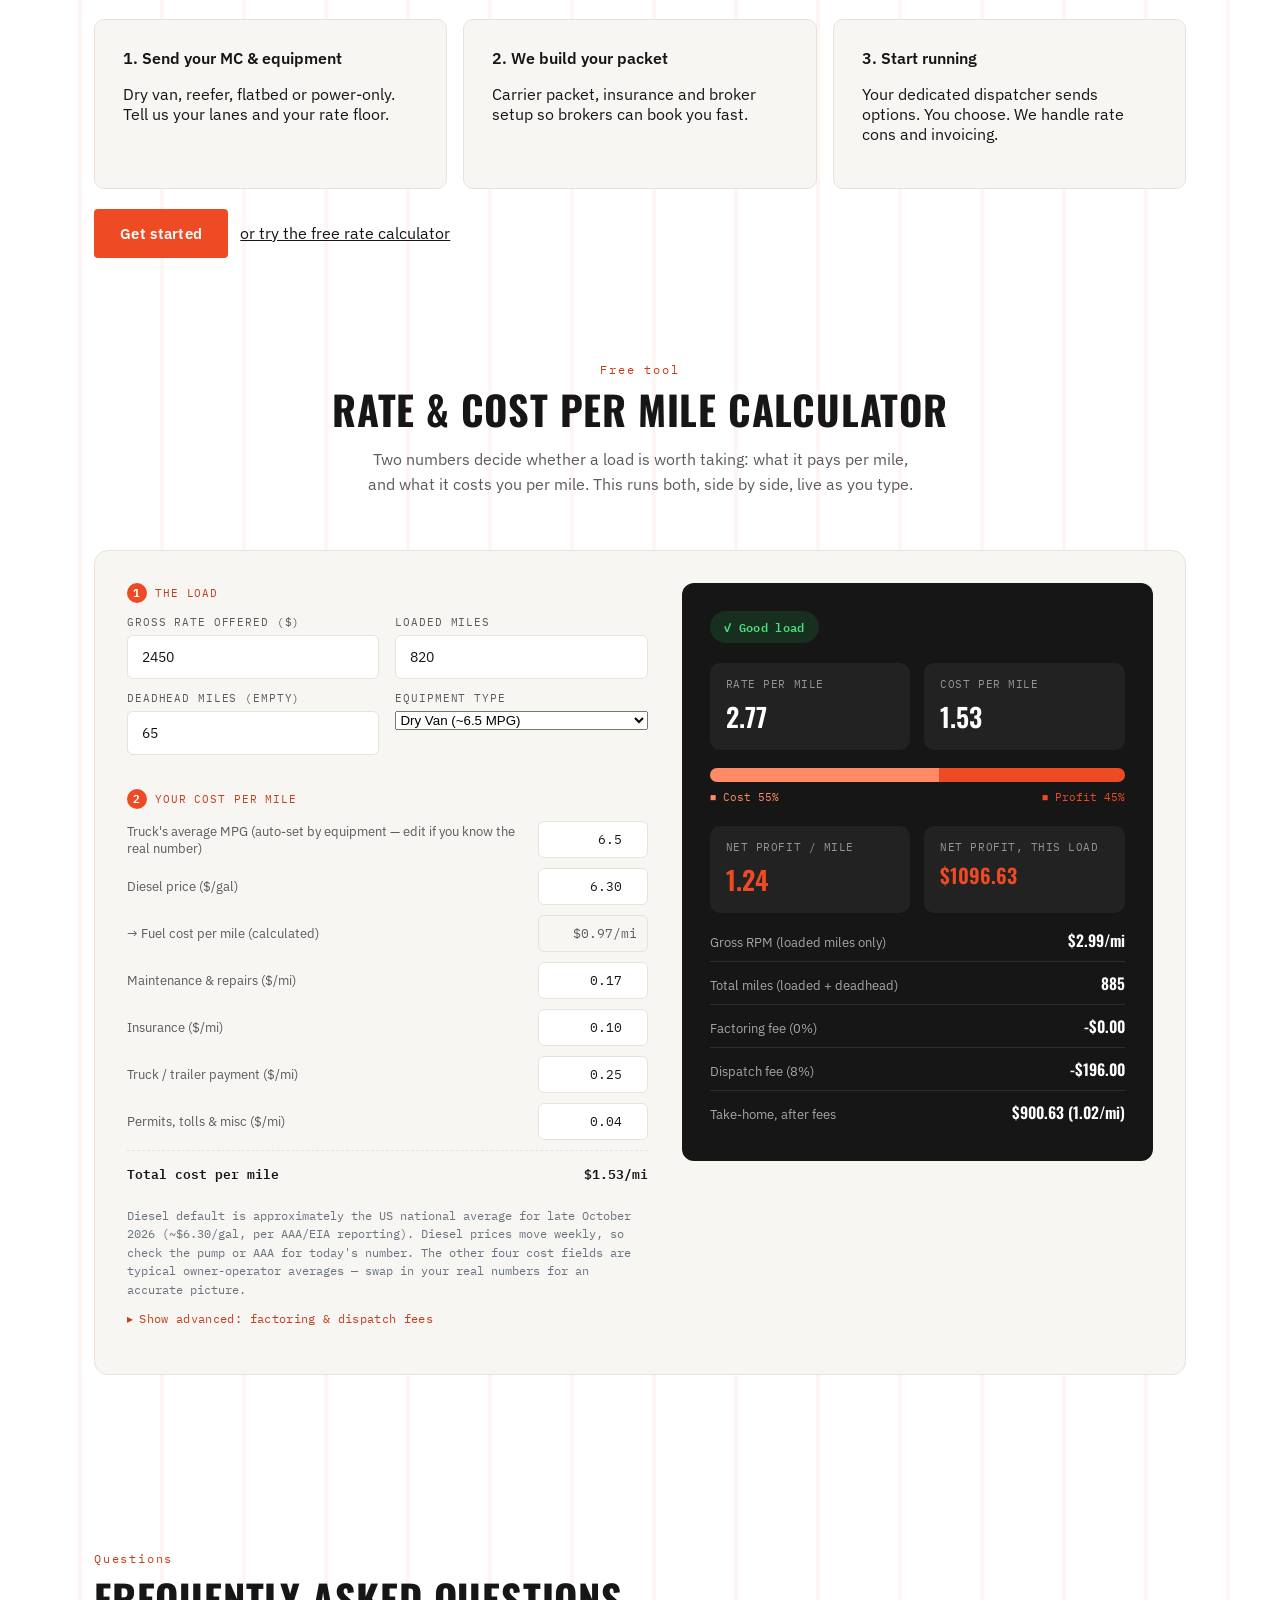
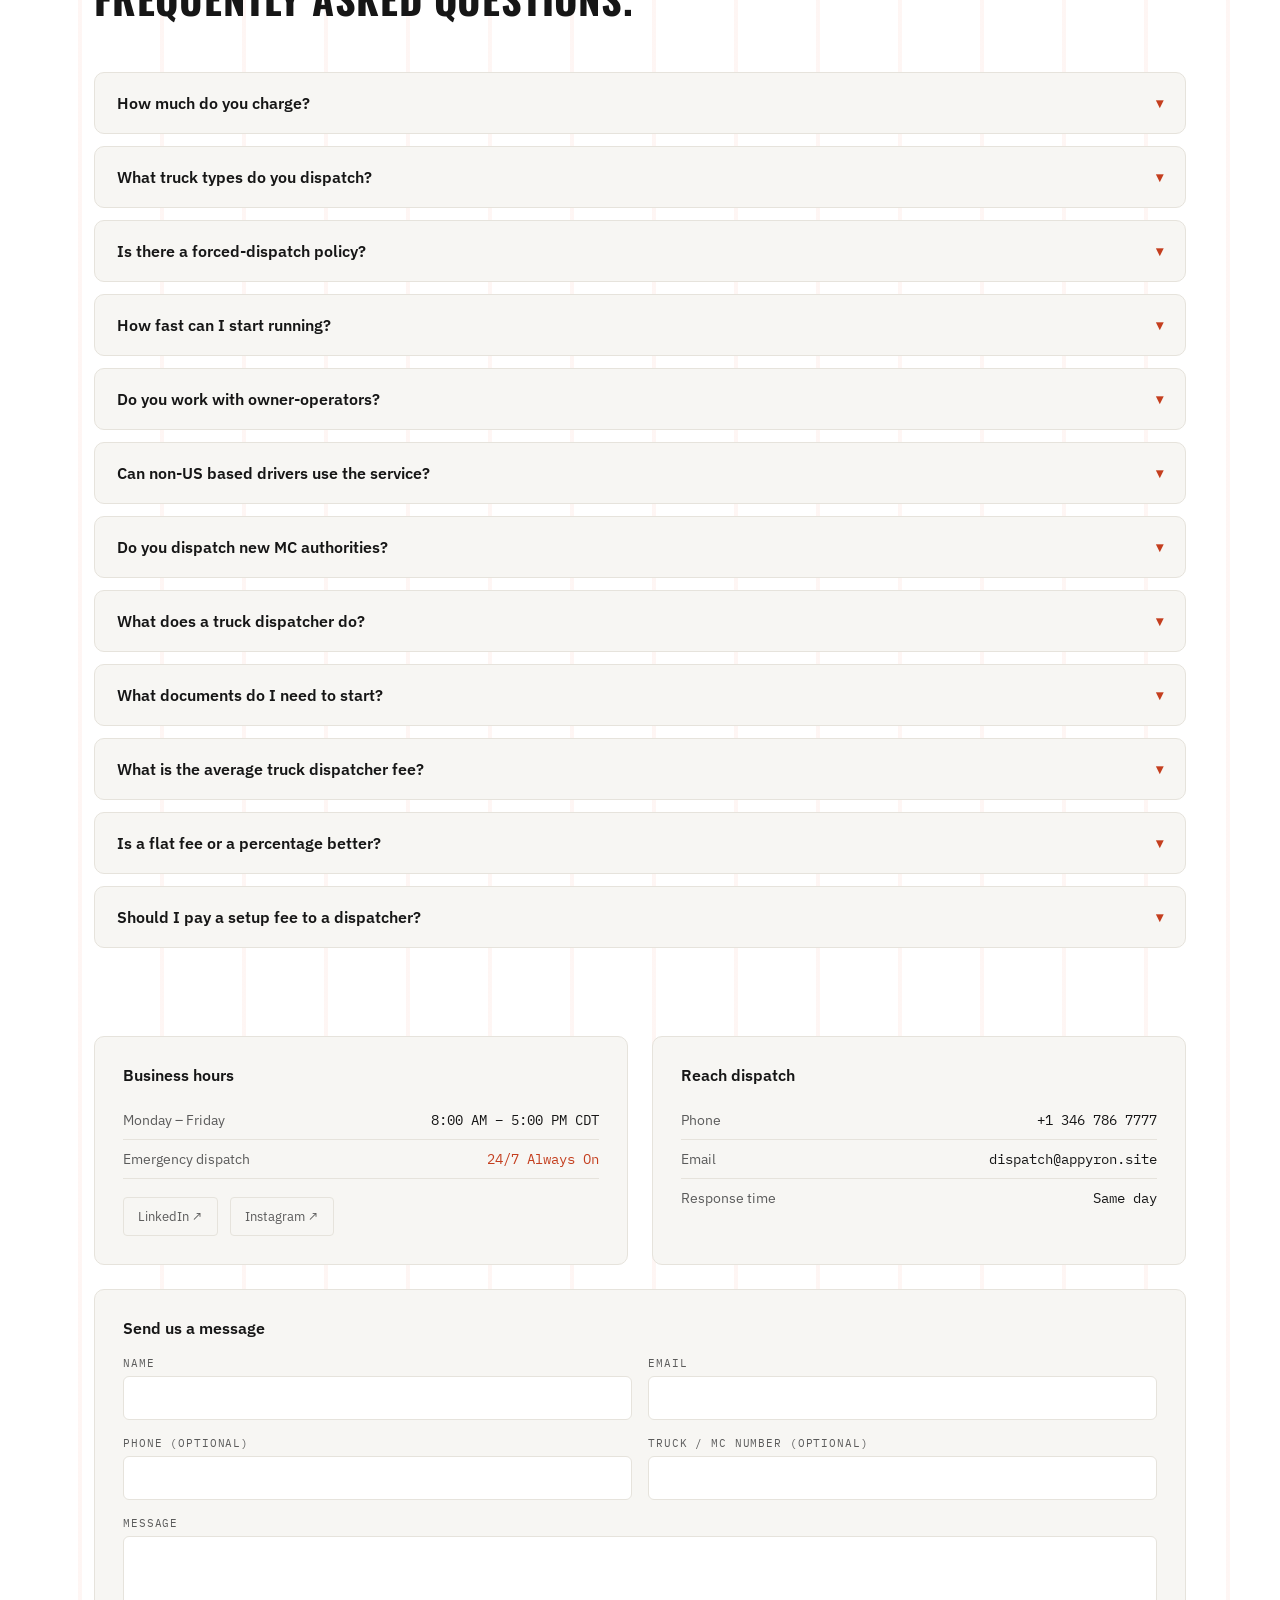
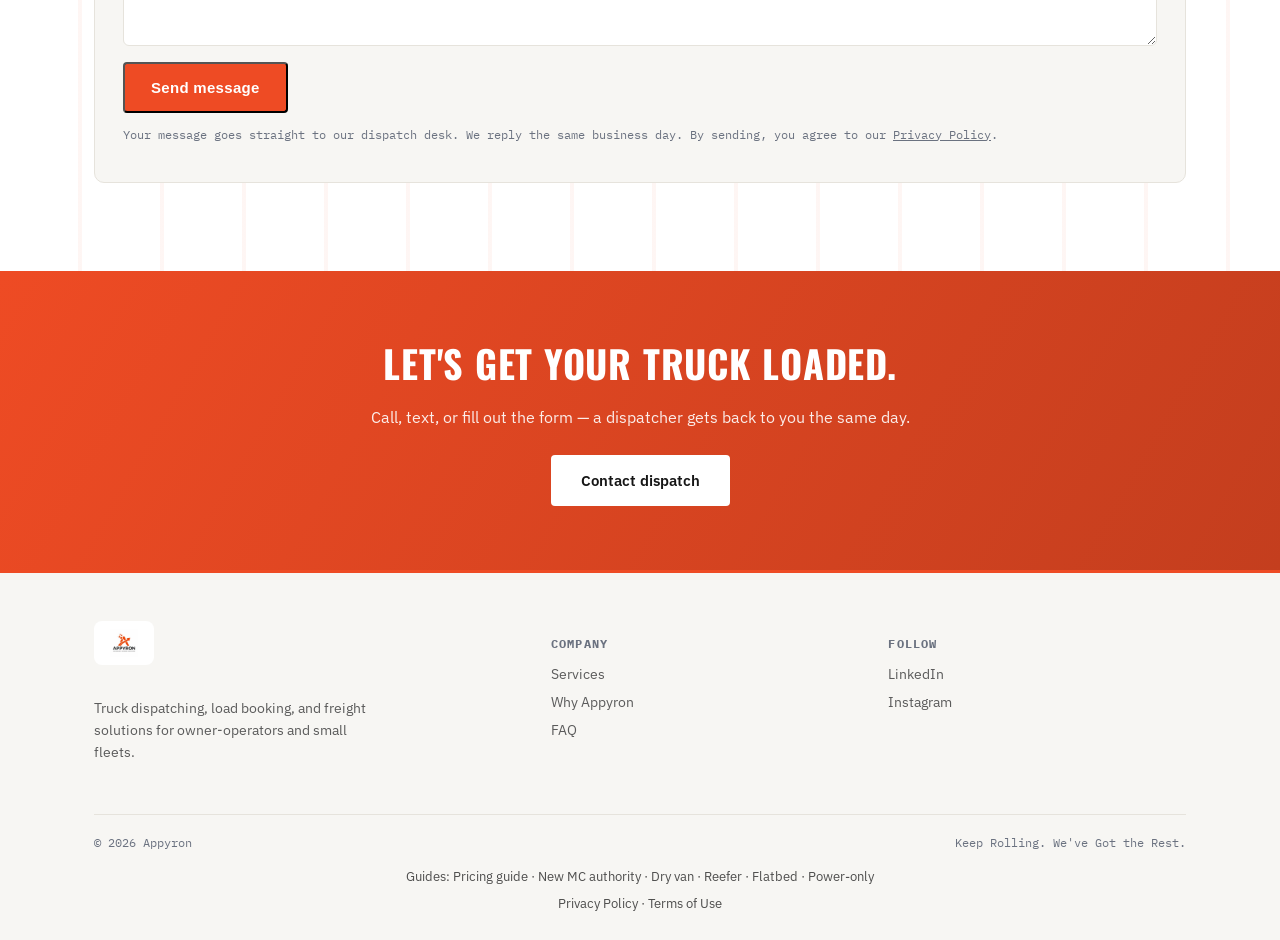
==== commit c20f9b7f: "Add files via upload" ====
--- a/index.html
+++ b/index.html
@@ -5,10 +5,10 @@
 <meta charset="UTF-8">
 <meta name="viewport" content="width=device-width, initial-scale=1.0">
 <title>Truck Dispatch Service for Owner-Operators &amp; New MC Authorities | Appyron</title>
-<meta name="description" content="Truck dispatch service for owner-operators and small fleets. Load booking, rate negotiation, paperwork and a dedicated dispatcher. No setup fees.">
+<meta name="description" content="Truck dispatch service for owner-operators and small fleets. 5–8% fee, no setup fees. Load booking, rate negotiation and paperwork.">
 <link rel="canonical" href="https://appyron.site/">
 <meta property="og:title" content="Truck Dispatch Service for Owner-Operators &amp; New MC Authorities | Appyron">
-<meta property="og:description" content="Truck dispatch service for owner-operators and small fleets. Load booking, rate negotiation, paperwork and a dedicated dispatcher. No setup fees.">
+<meta property="og:description" content="Truck dispatch service for owner-operators and small fleets. 5–8% fee, no setup fees. Load booking, rate negotiation and paperwork.">
 <meta property="og:type" content="website">
 <meta property="og:image" content="https://appyron.site/og-image.png">
 <meta property="og:image:width" content="1200"><meta property="og:image:height" content="630">
@@ -400,7 +400,7 @@
 
   :focus-visible{outline:2px solid var(--orange);outline-offset:2px;}
 </style>
-<script type="application/ld+json">[{"@context": "https://schema.org", "@type": "Organization", "name": "Appyron", "url": "https://appyron.site/", "email": "dispatch@appyron.site", "telephone": "+1-346-786-7777", "areaServed": "US", "sameAs": ["https://www.linkedin.com/company/appyron/", "https://www.instagram.com/appyron/"], "description": "Truck dispatching, load booking and freight solutions for owner-operators and small fleets.", "contactPoint": {"@type": "ContactPoint", "telephone": "+1-346-786-7777", "email": "dispatch@appyron.site", "contactType": "sales", "availableLanguage": "English"}, "logo": "https://appyron.site/favicon-192.png"}, {"@context": "https://schema.org", "@type": "FAQPage", "mainEntity": [{"@type": "Question", "name": "How much do you charge?", "acceptedAnswer": {"@type": "Answer", "text": "Our dispatch fee is a flat percentage of each load's gross, agreed before you sign on — no setup fees and no charges on loads we don't book for you."}}, {"@type": "Question", "name": "What truck types do you dispatch?", "acceptedAnswer": {"@type": "Answer", "text": "Dry van, reefer, flatbed, and power-only. Let us know your equipment and preferred lanes and we'll match freight accordingly."}}, {"@type": "Question", "name": "Is there a forced-dispatch policy?", "acceptedAnswer": {"@type": "Answer", "text": "No. You approve every load before we book it. It's your truck, so you set the lanes, the rate floor and your home time. We bring strong options and negotiate hard."}}, {"@type": "Question", "name": "How fast can I start running?", "acceptedAnswer": {"@type": "Answer", "text": "Most carriers are onboarded and booking their first load within 24–48 hours of signing up, once paperwork and carrier packets are in."}}, {"@type": "Question", "name": "Do you work with owner-operators?", "acceptedAnswer": {"@type": "Answer", "text": "Yes — owner-operators are most of who we work with, alongside small fleets running a handful of trucks."}}, {"@type": "Question", "name": "Can non-US based drivers use the service?", "acceptedAnswer": {"@type": "Answer", "text": "We dispatch carriers authorized to operate in the US, regardless of where you're based, as long as your authority and insurance are current."}}, {"@type": "Question", "name": "Do you dispatch new MC authorities?", "acceptedAnswer": {"@type": "Answer", "text": "Yes. New authorities are welcome. We help with carrier packets and broker setup so you can start booking loads."}}, {"@type": "Question", "name": "What does a truck dispatcher do?", "acceptedAnswer": {"@type": "Answer", "text": "A dispatcher finds and books freight, negotiates rates with brokers, handles rate confirmations and paperwork, and plans routes around your hours of service so you can focus on driving."}}, {"@type": "Question", "name": "What documents do I need to start?", "acceptedAnswer": {"@type": "Answer", "text": "Your MC/DOT authority, certificate of insurance, W-9 and a voided check or factoring details. We'll walk you through the rest."}}, {"@type": "Question", "name": "What is the average truck dispatcher fee?", "acceptedAnswer": {"@type": "Answer", "text": "Many services charge between 5% and 10% of each load's gross revenue. Flat weekly or monthly fees are also common."}}, {"@type": "Question", "name": "Is a flat fee or a percentage better?", "acceptedAnswer": {"@type": "Answer", "text": "A percentage scales with your revenue and aligns the dispatcher's income with yours. A flat fee can be cheaper for high-grossing trucks. Compare what each includes."}}, {"@type": "Question", "name": "Should I pay a setup fee to a dispatcher?", "acceptedAnswer": {"@type": "Answer", "text": "Be cautious. Many reputable services charge no setup fee and only get paid when you get paid."}}]}]</script>
+<script type="application/ld+json">[{"@context": "https://schema.org", "@type": "Organization", "name": "Appyron", "url": "https://appyron.site/", "email": "dispatch@appyron.site", "telephone": "+1-346-786-7777", "areaServed": "US", "sameAs": ["https://www.linkedin.com/company/appyron/", "https://www.instagram.com/appyron/"], "description": "Truck dispatching, load booking and freight solutions for owner-operators and small fleets.", "contactPoint": {"@type": "ContactPoint", "telephone": "+1-346-786-7777", "email": "dispatch@appyron.site", "contactType": "sales", "availableLanguage": "English"}, "logo": "https://appyron.site/favicon-192.png"}, {"@context": "https://schema.org", "@type": "FAQPage", "mainEntity": [{"@type": "Question", "name": "How much do you charge?", "acceptedAnswer": {"@type": "Answer", "text": "Our dispatch fee is between 5% and 8% of each load's gross, agreed before you sign on — no setup fees and no charges on loads we don't book for you."}}, {"@type": "Question", "name": "What truck types do you dispatch?", "acceptedAnswer": {"@type": "Answer", "text": "Dry van, reefer, flatbed, and power-only. Let us know your equipment and preferred lanes and we'll match freight accordingly."}}, {"@type": "Question", "name": "Is there a forced-dispatch policy?", "acceptedAnswer": {"@type": "Answer", "text": "No. You approve every load before we book it. It's your truck, so you set the lanes, the rate floor and your home time. We bring strong options and negotiate hard."}}, {"@type": "Question", "name": "How fast can I start running?", "acceptedAnswer": {"@type": "Answer", "text": "Most carriers are onboarded and booking their first load within 24–48 hours of signing up, once paperwork and carrier packets are in."}}, {"@type": "Question", "name": "Do you work with owner-operators?", "acceptedAnswer": {"@type": "Answer", "text": "Yes — owner-operators are most of who we work with, alongside small fleets running a handful of trucks."}}, {"@type": "Question", "name": "Can non-US based drivers use the service?", "acceptedAnswer": {"@type": "Answer", "text": "We dispatch carriers authorized to operate in the US, regardless of where you're based, as long as your authority and insurance are current."}}, {"@type": "Question", "name": "Do you dispatch new MC authorities?", "acceptedAnswer": {"@type": "Answer", "text": "Yes. New authorities are welcome. We help with carrier packets and broker setup so you can start booking loads."}}, {"@type": "Question", "name": "What does a truck dispatcher do?", "acceptedAnswer": {"@type": "Answer", "text": "A dispatcher finds and books freight, negotiates rates with brokers, handles rate confirmations and paperwork, and plans routes around your hours of service so you can focus on driving."}}, {"@type": "Question", "name": "What documents do I need to start?", "acceptedAnswer": {"@type": "Answer", "text": "Your MC/DOT authority, certificate of insurance, W-9 and a voided check or factoring details. We'll walk you through the rest."}}, {"@type": "Question", "name": "What is the average truck dispatcher fee?", "acceptedAnswer": {"@type": "Answer", "text": "Many services charge between 5% and 10% of each load's gross revenue. Flat weekly or monthly fees are also common."}}, {"@type": "Question", "name": "Is a flat fee or a percentage better?", "acceptedAnswer": {"@type": "Answer", "text": "A percentage scales with your revenue and aligns the dispatcher's income with yours. A flat fee can be cheaper for high-grossing trucks. Compare what each includes."}}, {"@type": "Question", "name": "Should I pay a setup fee to a dispatcher?", "acceptedAnswer": {"@type": "Answer", "text": "Be cautious. Many reputable services charge no setup fee and only get paid when you get paid."}}]}]</script>
 <style>
 .hos-out{margin-top:18px;border:1px solid var(--steel-light);background:var(--steel);border-radius:var(--radius);padding:18px}
 .hos-out .big{font-size:1.5rem;font-weight:800;color:var(--orange)}
@@ -556,6 +556,7 @@
  .tlleg{gap:8px 12px}
 }
 </style>
+<style>:focus-visible{outline:3px solid var(--orange);outline-offset:3px;border-radius:4px}</style>
 </head>
 <body class="road-texture">
 
@@ -942,7 +943,7 @@
       </div>
       <div class="log-entry">
         <div><div class="log-time">03</div><div class="log-handle">Straight pricing</div></div>
-        <div class="log-msg">One flat percentage, agreed before you sign. No setup fees, nothing on loads we don't book.
+        <div class="log-msg">5–8% of each load's gross, agreed before you sign. No setup fees, nothing on loads we don't book.
           <span class="role">In writing</span>
         </div>
       </div>
@@ -998,6 +999,18 @@
     </div>
   </div>
 </section>
+
+<section class="section" id="pricing-band" style="padding-top:0;">
+  <div class="wrap">
+    <div class="info-card" style="text-align:center;padding:clamp(24px,5vw,44px);">
+      <span class="section-eyebrow">Simple pricing</span>
+      <h2 style="margin:.2em 0;">5–8% of each load's gross.</h2>
+      <p style="max-width:640px;margin:0 auto 18px;">Agreed before you sign. No setup fees, nothing charged on loads we don't book, and you approve every load before we book it.</p>
+      <a href="#contact" class="btn-primary">Get your exact rate</a>
+    </div>
+  </div>
+</section>
+
 
 <section class="section" id="new-mc" style="padding-top:0;">
   <div class="wrap">
@@ -1109,7 +1122,7 @@
     <div class="faq-list">
       <details class="faq-item">
         <summary>How much do you charge? <span class="chev">▾</span></summary>
-        <div class="faq-a">Our dispatch fee is a flat percentage of each load's gross, agreed before you sign on — no setup fees and no charges on loads we don't book for you.</div>
+        <div class="faq-a">Our dispatch fee is between 5% and 8% of each load's gross, agreed before you sign on — no setup fees and no charges on loads we don't book for you.</div>
       </details>
       <details class="faq-item">
         <summary>What truck types do you dispatch? <span class="chev">▾</span></summary>
@@ -1209,7 +1222,7 @@
         <input type="text" name="company_website" class="form-honeypot" tabindex="-1" autocomplete="off" aria-hidden="true">
         <button type="submit" class="btn-primary" id="cfSubmit">Send message</button>
         <div class="form-status" id="cfStatus" role="status"></div>
-        <p class="form-note">Your message goes straight to our dispatch desk. We reply the same business day.</p>
+        <p class="form-note">Your message goes straight to our dispatch desk. We reply the same business day. By sending, you agree to our <a href="/privacy.html">Privacy Policy</a>.</p>
       </form>
     </div>
   </div>
@@ -1253,6 +1266,7 @@
     </div>
   </div>
 <p style="text-align:center;font-size:13px;opacity:.75;margin:18px 12px 0;">Guides: <a href="/how-much-do-truck-dispatchers-charge.html" style="color:inherit">Pricing guide</a> · <a href="/dispatch-service-for-new-mc-authority.html" style="color:inherit">New MC authority</a> · <a href="/dry-van-dispatch.html" style="color:inherit">Dry van</a> · <a href="/reefer-dispatch.html" style="color:inherit">Reefer</a> · <a href="/flatbed-dispatch.html" style="color:inherit">Flatbed</a> · <a href="/power-only-dispatch.html" style="color:inherit">Power-only</a></p>
+<p style="text-align:center;font-size:13px;opacity:.75;margin:10px 12px 0;"><a href="/privacy.html" style="color:inherit">Privacy Policy</a> · <a href="/terms.html" style="color:inherit">Terms of Use</a></p>
 </footer>
 
 <script>
